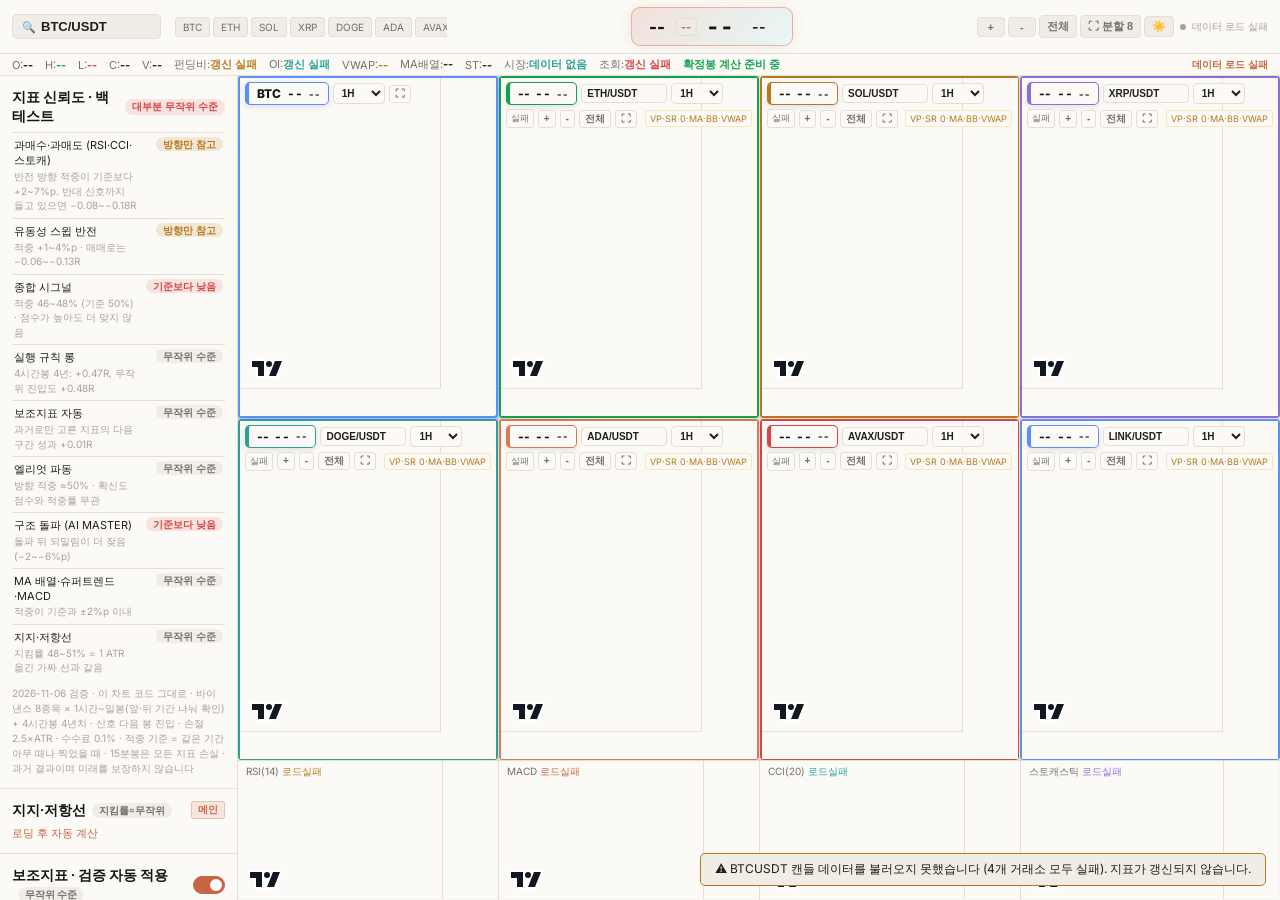
==== index.html @ baa27642 "feat: 메인·분할 차트에 매수·매도·롱·숏 진입/청산 마커 표시 trading-chart 자체 지표 1위(추세 합의)를 같은 규칙(봉 마감 신호 → 다음 봉 시가, 2.5×AT" ====
<!DOCTYPE html>
<html lang="ko">
<head>
<meta charset="UTF-8">
<meta name="viewport" content="width=device-width,initial-scale=1.0">
<link rel="icon" href="data:image/svg+xml,<svg xmlns=%22http://www.w3.org/2000/svg%22 viewBox=%220 0 64 64%22><text y=%2252%22 font-size=%2252%22>📈</text></svg>">
<title>제미나이 차트</title>
<script src="./vendor/lightweight-charts.js"></script>
<script src="./analysis-engine.js?v=20260905"></script>
<script src="./backtest/results/summary.js?v=20260905"></script>
<script src="./v3-analysis.js"></script>
<script src="./v41-analysis.js"></script>
<script src="./indicator_engine.js?v=1"></script>
<script src="./custom.js?v=1"></script>
<link rel="preconnect" href="https://fonts.googleapis.com">
<link href="https://fonts.googleapis.com/css2?family=Inter:wght@400;500;600;700&family=Source+Serif+4:opsz,wght@8..60,500;8..60,600&display=swap" rel="stylesheet">
<style>
*{box-sizing:border-box;margin:0;padding:0;}
:root{--bg:#1f1e1d;--bg2:#262624;--bg3:#30302e;--bd:#3e3d39;--tx:#ece9e1;--tx2:#a29d92;--tx3:#6b675f;--tx-strong:#faf9f5;--g:#3fb87a;--r:#e5675e;--b:#d97757;--y:#d4a24c;--p:#a48be0;--c:#4fb3a9;
  --font-h:'Source Serif 4','Iowan Old Style',Georgia,'Malgun Gothic',serif;--font-b:'Inter','Pretendard','Malgun Gothic',-apple-system,sans-serif;}
body.light-mode{--bg:#f5f4ee;--bg2:#fbfaf6;--bg3:#efede5;--bd:#e3dfd3;--tx:#1f1e1b;--tx2:#74706a;--tx3:#a8a296;--tx-strong:#141413;--g:#12a150;--r:#d64545;--b:#c96442;--y:#b7791f;--p:#8b6fd6;--c:#2aa198;}
html,body{height:100%;background:var(--bg);color:var(--tx);font-family:var(--font-b);font-size:13px;overflow:hidden;transition:background-color .15s,color .15s;}
/* ── 레이아웃 ── */
.app{display:flex;flex-direction:column;height:100vh;}
.topbar{display:flex;align-items:center;gap:6px;padding:7px 12px;background:var(--bg2);border-bottom:1px solid var(--bd);flex-shrink:0;flex-wrap:wrap;box-shadow:0 1px 2px rgba(31,30,27,.06);}
body.light-mode .topbar{box-shadow:0 2px 8px rgba(30,40,90,.08);}
.logo{font-family:var(--font-h);font-size:17px;font-weight:600;color:var(--b);white-space:nowrap;}
.main{display:flex;flex:1;overflow:hidden;}
.main.split-mode{flex-direction:row;overflow:hidden;}
.main.split-mode .sidebar{width:238px;display:flex;flex-direction:column;max-height:none;border-right:1px solid var(--bd);border-bottom:none;}
.main.split-mode .chart-area{min-width:0;}
.sidebar{width:238px;background:var(--bg2);border-right:1px solid var(--bd);display:flex;flex-direction:column;flex-shrink:0;overflow:hidden;}
.sb-scroll{flex:1;overflow-y:auto;display:flex;flex-direction:column;min-height:0;}
.chart-area{flex:1;display:flex;flex-direction:column;overflow:hidden;position:relative;}
.chart-main{flex:1;position:relative;display:grid;gap:1px;background:var(--bd);overflow:hidden;}
.chart-main.split-1{display:block;background:transparent;}
.chart-main.split-2{grid-template-columns:repeat(2,minmax(0,1fr));grid-template-rows:minmax(0,1fr);}
.chart-main.split-3,.chart-main.split-4{grid-template-columns:repeat(2,minmax(0,1fr));grid-template-rows:repeat(2,minmax(0,1fr));}
.chart-main.split-5,.chart-main.split-6{grid-template-columns:repeat(3,minmax(0,1fr));grid-template-rows:repeat(2,minmax(0,1fr));}
.chart-main.split-7,.chart-main.split-8{grid-template-columns:repeat(4,minmax(0,1fr));grid-template-rows:repeat(2,minmax(0,1fr));}
.chart-panel{position:relative;min-width:0;min-height:0;background:var(--bg);border:2px solid var(--accent,transparent);border-radius:4px;}
.chart-main.split-1 .chart-panel{border:none;border-radius:0;}
.chart-main.split-1 .main-panel{width:100%;height:100%;}
.panel-tag{pointer-events:none;display:inline-flex;align-items:center;gap:5px;background:var(--bg2);border:1px solid var(--accent,var(--bd));border-left:4px solid var(--accent,var(--b));border-radius:5px;padding:3px 8px;box-shadow:0 2px 6px rgba(0,0,0,.25);}
body.light-mode .panel-tag{box-shadow:0 2px 6px rgba(30,40,90,.12);}
.pt-sym{font-size:12px;font-weight:800;color:var(--tx-strong);letter-spacing:.02em;}
.pt-price{font-size:12px;font-weight:800;font-variant-numeric:tabular-nums;color:var(--tx-strong);}
.pt-chg{font-size:10px;font-weight:700;font-variant-numeric:tabular-nums;}
.pt-chg.up{color:var(--g);} .pt-chg.dn{color:var(--r);}
#mainChart{width:100%;height:100%;}
.split-chart{width:100%;height:100%;}
.split-head{position:absolute;top:4px;left:5px;right:5px;z-index:8;display:flex;flex-wrap:wrap;align-items:center;gap:4px;pointer-events:none;}
.split-head input{pointer-events:auto;width:86px;background:var(--bg2);border:1px solid var(--bd);border-radius:4px;color:var(--tx);font-size:10px;font-weight:700;padding:3px 5px;outline:none;}
.split-head input:focus{border-color:var(--b);}
.split-badge{font-size:9px;color:var(--tx2);background:var(--bg2);border:1px solid var(--bd);border-radius:3px;padding:2px 4px;}
.split-note{font-size:9px;color:var(--y);background:var(--bg2);border:1px solid rgba(240,165,0,.22);border-radius:3px;padding:2px 4px;margin-left:auto;}
.split-mini{pointer-events:auto;background:var(--bg2);border:1px solid var(--bd);border-radius:3px;color:var(--tx2);font-size:10px;font-weight:800;line-height:1;padding:3px 5px;cursor:pointer;}
.split-mini:hover{background:var(--b);border-color:var(--b);color:#fff;}
.split-mini.max-btn.on{background:var(--y);border-color:var(--y);color:#1a1400;}
.chart-main.split-1 .max-btn{display:none;}
.chart-panel{cursor:pointer;}
.chart-panel.selected{outline:2px solid var(--accent,var(--b));outline-offset:-2px;box-shadow:inset 0 0 0 2px var(--accent,var(--b)),0 0 16px var(--accent,rgba(201,100,66,.4));}
.chart-main.split-1 .chart-panel.selected{outline:none;box-shadow:none;}
@keyframes panelFlash{
  0%{box-shadow:inset 0 0 0 2px var(--b),0 0 0 0 rgba(201,100,66,.75);}
  40%{box-shadow:inset 0 0 0 2px var(--b),0 0 0 10px rgba(201,100,66,.25);}
  100%{box-shadow:inset 0 0 0 2px var(--b),0 0 14px rgba(201,100,66,.35);}
}
.chart-panel.panel-flash{animation:panelFlash .5s ease-out;}
.topbar-price{display:inline-flex;align-items:center;gap:9px;padding:6px 17px;border-radius:9px;background:linear-gradient(135deg,rgba(201,100,66,.16),rgba(0,212,255,.08));border:1px solid rgba(201,100,66,.4);box-shadow:0 0 12px rgba(201,100,66,.15);}
.topbar-price .tp-sym{font-size:17px;font-weight:800;color:var(--tx-strong);letter-spacing:.01em;}
.topbar-price .tp-exch{font-size:11px;font-weight:700;color:var(--b);border:1px solid var(--bd);border-radius:3px;padding:1px 5px;}
.topbar-price .tp-val{font-size:21px;font-weight:800;font-variant-numeric:tabular-nums;color:var(--tx-strong);}
.topbar-price .tp-chg{font-size:14px;font-weight:700;padding:2px 9px;border-radius:9px;}
.tool-btn-lg{font-size:13px;padding:6px 12px;min-width:38px;}
.topbar-price .tp-chg.up{color:#12a150;background:rgba(18,161,80,.15);}
.topbar-price .tp-chg.dn{color:#d64545;background:rgba(214,69,69,.15);}
@keyframes badgePop{
  0%{transform:scale(.88);opacity:.35;}
  55%{transform:scale(1.08);opacity:1;}
  100%{transform:scale(1);opacity:1;}
}
.topbar-price.pop{animation:badgePop .45s ease-out;}
.sb-ttl-row{display:flex;align-items:center;justify-content:space-between;margin-bottom:6px;}
.sb-sel-sym{font-size:10px;font-weight:700;color:var(--b);background:rgba(201,100,66,.12);border:1px solid rgba(201,100,66,.3);border-radius:3px;padding:1px 6px;}
.trust{font-size:10px;font-weight:600;border-radius:999px;padding:1px 7px;white-space:nowrap;cursor:help;margin-left:6px;vertical-align:1px;}
.trust.ok{color:var(--y);background:color-mix(in srgb,var(--y) 15%,transparent);}
.trust.rnd{color:var(--tx2);background:var(--bg3);}
.trust.bad{color:var(--r);background:color-mix(in srgb,var(--r) 13%,transparent);}
.trust-box summary{cursor:pointer;list-style:none;display:flex;align-items:center;justify-content:space-between;gap:6px;}
.trust-box summary::-webkit-details-marker{display:none;}
.trust-tbl{width:100%;border-collapse:collapse;font-size:11px;margin-top:6px;}
.trust-tbl td{padding:5px 2px;border-top:1px solid var(--bd);vertical-align:top;color:var(--tx);}
.trust-tbl td:last-child{text-align:right;white-space:nowrap;}
.trust-tbl small{display:block;color:var(--tx3);font-size:10px;line-height:1.45;margin-top:1px;}
.trust-note{font-size:10px;line-height:1.5;color:var(--tx3);margin-top:6px;}
.chart-main.maximized-active{display:block !important;background:transparent;}
.chart-main.maximized-active .chart-panel{display:none;}
.chart-main.maximized-active .chart-panel.maximized{display:block;width:100%;height:100%;}
.sub-row{display:flex;height:140px;border-top:1px solid var(--bd);flex-shrink:0;}
.sub-pane{flex:1;position:relative;border-right:1px solid var(--bd);}
.sub-pane:last-child{border-right:none;}
.sub-lbl{position:absolute;top:4px;left:8px;font-size:10px;color:var(--tx2);z-index:5;pointer-events:none;}

/* ── 코인 검색 ── */
.search-box{display:flex;align-items:center;gap:5px;background:var(--bg3);border:1px solid var(--bd);border-radius:5px;padding:4px 9px;cursor:pointer;position:relative;}
.search-box input{background:none;border:none;outline:none;color:var(--tx);font-size:13px;font-weight:600;width:110px;cursor:pointer;}
.coin-dropdown{position:absolute;top:100%;left:0;width:320px;background:var(--bg2);border:1px solid var(--bd);border-radius:8px;z-index:999;display:none;flex-direction:column;box-shadow:0 8px 32px rgba(0,0,0,.6);max-height:450px;}
.coin-dropdown.open{display:flex;}
.coin-search-inp{margin:8px;background:var(--bg3);border:1px solid var(--bd);border-radius:5px;padding:7px 10px;color:var(--tx);font-size:12px;outline:none;}
.coin-search-inp:focus{border-color:var(--b);}
.coin-list{overflow-y:auto;flex:1;}
.coin-item{display:flex;align-items:center;justify-content:space-between;padding:8px 12px;cursor:pointer;transition:background .12s;}
.coin-item:hover{background:var(--bg3);}
.ci-name{font-size:12px;font-weight:600;}
.ci-base{font-size:10px;color:var(--tx3);margin-left:4px;}
.ci-right{text-align:right;}
.ci-price{font-size:12px;font-weight:500;}
.ci-chg{font-size:10px;padding:1px 5px;border-radius:3px;margin-top:2px;display:inline-block;}
.ci-chg.up{color:var(--g);background:rgba(18,161,80,.12);}
.ci-chg.dn{color:var(--r);background:rgba(214,69,69,.12);}
.fav-row{display:flex;align-items:center;gap:3px;padding:6px 8px;max-width:280px;overflow-x:auto;flex-shrink:1;}
.fav-row::-webkit-scrollbar{height:3px;}
.fav-btn{font-size:10px;padding:3px 7px;border-radius:3px;background:var(--bg3);border:1px solid var(--bd);color:var(--tx2);cursor:pointer;white-space:nowrap;}
.fav-btn:hover{border-color:var(--b);color:var(--b);}
.star-btn{background:none;border:none;cursor:pointer;font-size:13px;color:var(--tx3);padding:0 4px;flex-shrink:0;}
.star-btn.on{color:var(--y);}
.tab-row{display:flex;border-bottom:1px solid var(--bd);}
.tab{flex:1;padding:5px;text-align:center;font-size:11px;color:var(--tx2);cursor:pointer;border-bottom:2px solid transparent;}
.tab.on{color:var(--b);border-bottom-color:var(--b);}

/* ── 타임프레임 ── */
.tf-row{display:flex;gap:2px;}
.tf{background:var(--bg3);border:1px solid var(--bd);border-radius:4px;color:var(--tx2);padding:3px 7px;cursor:pointer;font-size:11px;}
.tf:hover,.tf.on{background:var(--b);border-color:var(--b);color:#fff;}
.tool-row{display:flex;align-items:center;gap:3px;}
.tool-btn{background:var(--bg3);border:1px solid var(--bd);border-radius:4px;color:var(--tx2);padding:3px 7px;cursor:pointer;font-size:11px;font-weight:700;min-width:28px;text-align:center;}
.tool-btn:hover,.tool-btn.on{background:var(--b);border-color:var(--b);color:#fff;}
.tool-label{font-size:10px;color:var(--tx3);margin-left:2px;}
.split-picker{position:relative;}
.split-toggle{white-space:nowrap;}
.split-pop{position:absolute;top:calc(100% + 6px);right:0;background:var(--bg2);border:1px solid var(--bd);border-radius:8px;padding:8px;display:none;grid-template-columns:repeat(4,36px);gap:6px;z-index:60;box-shadow:0 6px 18px rgba(0,0,0,.4);}
.split-pop.open{display:grid;}
.split-opt{background:var(--bg3);border:1px solid var(--bd);border-radius:5px;color:var(--tx2);padding:8px 0;cursor:pointer;font-size:14px;font-weight:800;text-align:center;}
.split-opt:hover,.split-opt.on{background:var(--b);border-color:var(--b);color:#fff;}
.tf-select{pointer-events:auto;background:var(--bg2);border:1px solid var(--bd);border-radius:4px;color:var(--tx);font-size:10px;font-weight:700;padding:3px 4px;outline:none;cursor:pointer;}
.tf-select:focus{border-color:var(--b);}

/* ── 상단 가격 ── */
.price-el{font-size:18px;font-weight:700;margin-left:4px;}
.chg-el{font-size:11px;font-weight:600;padding:2px 6px;border-radius:3px;}
.chg-el.up{background:rgba(18,161,80,.15);color:var(--g);}
.chg-el.dn{background:rgba(214,69,69,.15);color:var(--r);}
.spacer{flex:1;}
.conn-dot{width:6px;height:6px;border-radius:50%;background:var(--tx3);}
.conn-dot.on{background:var(--g);box-shadow:0 0 5px var(--g);}

/* ── 사이드바 (보조지표 세로 확장) ── */
.sb-sec{padding:12px 12px;border-bottom:1px solid var(--bd);flex-shrink:0;}
.sb-ttl{font-family:var(--font-h);font-size:13.5px;font-weight:600;color:var(--tx-strong);margin-bottom:8px;}
.irow{display:flex;align-items:center;justify-content:space-between;margin-bottom:10px;padding:5px 2px;min-height:26px;}
.irow:last-child{margin-bottom:0;}
.iname{font-size:13px;color:var(--tx-strong);}
.ival{font-size:14px;font-weight:700;color:var(--tx-strong);}
.tog{width:32px;height:18px;border-radius:9px;background:var(--bg3);border:1px solid var(--bd);cursor:pointer;position:relative;flex-shrink:0;}
.tog.on{background:var(--b);border-color:var(--b);}
.tog::after{content:'';position:absolute;width:12px;height:12px;border-radius:50%;background:var(--tx3);top:2px;left:2px;transition:left .15s;}
.tog.on::after{left:16px;background:#fff;}
.stat-grid{display:grid;grid-template-columns:1fr 1fr;gap:8px;}
.stat-box{background:var(--bg3);border-radius:5px;padding:10px 9px;min-height:52px;display:flex;flex-direction:column;justify-content:center;}
.sl{font-size:10px;color:var(--y);margin-bottom:5px;font-weight:600;}
.sv{font-size:15px;font-weight:700;color:var(--tx-strong);}
.sr-list{display:flex;flex-direction:column;gap:6px;}
.sr-item{display:flex;justify-content:space-between;align-items:center;padding:8px 9px;border-radius:5px;background:var(--bg3);border-left:3px solid transparent;margin-bottom:1px;min-height:20px;}

/* ── 매크로 브리핑 ── */
.macro-item{display:flex;align-items:flex-start;gap:6px;padding:6px 2px;border-bottom:1px solid rgba(37,40,64,.5);}
.macro-item:last-child{border-bottom:none;}
.mi-dot{width:7px;height:7px;border-radius:50%;margin-top:4px;flex-shrink:0;}
.mi-date{font-size:10px;color:var(--b);font-weight:700;white-space:nowrap;min-width:62px;}
.mi-title{font-size:11px;color:var(--tx-strong);line-height:1.4;}
.fomc-next{background:rgba(240,165,0,.1);border:1px solid rgba(240,165,0,.3);border-radius:5px;padding:8px 9px;margin-bottom:6px;}
.fomc-next .fn-ttl{font-size:9px;color:var(--y);font-weight:700;margin-bottom:3px;}
.fomc-next .fn-date{font-size:13px;font-weight:800;color:var(--tx);}
.fomc-next .fn-sub{font-size:10px;color:var(--tx-strong);margin-top:2px;}
.fomc-list{font-size:10px;color:var(--b);line-height:1.7;margin-top:4px;font-weight:600;}
.quick-links{display:flex;flex-direction:column;gap:6px;}
.qlink{display:block;font-size:11px;color:var(--tx-strong);background:var(--bg3);border:1px solid var(--bd);border-radius:5px;padding:8px 9px;text-decoration:none;transition:border-color .12s,color .12s;}
.qlink:hover{border-color:var(--y);color:var(--y);}
.sr-item.res1{border-left-color:rgba(214,69,69,1);background:rgba(214,69,69,.08);}
.sr-item.res2{border-left-color:#d97757;background:rgba(217,119,87,.07);}
.sr-item.res3{border-left-color:#b7791f;background:rgba(183,121,31,.06);}
.sr-item.sup1{border-left-color:rgba(18,161,80,1);background:rgba(18,161,80,.08);}
.sr-item.sup2{border-left-color:#2aa198;background:rgba(42,161,152,.07);}
.sr-item.sup3{border-left-color:#8b6fd6;background:rgba(139,111,214,.06);}
.sr-item.poc{border-left-color:#c96442;background:rgba(243,186,47,.08);}
.sr-lbl{font-size:10px;font-weight:600;}
.sr-lbl.res1{color:#d64545;}.sr-lbl.res2{color:#ff8a3d;}.sr-lbl.res3{color:#ffc857;}
.sr-lbl.sup1{color:#12a150;}.sr-lbl.sup2{color:#23a6ff;}.sr-lbl.sup3{color:#7c5cff;}
.sr-lbl.poc{color:#c96442;}
.sr-price{font-size:11px;font-weight:600;}
.sr-pct{font-size:9px;color:var(--y);margin-left:2px;font-weight:600;}
.sr-badge{font-size:9px;padding:1px 4px;border-radius:3px;margin-left:3px;font-weight:700;}
.sr-conf{font-size:8px;padding:0 3px;border-radius:2px;margin-left:4px;font-weight:700;background:rgba(243,186,47,.22);color:#c96442;}
.sr-conf.mid{background:rgba(120,140,170,.2);color:#8fa3bf;}
.sr-badge.r1{background:rgba(214,69,69,.2);color:#d64545;}
.sr-badge.r2{background:rgba(255,138,61,.16);color:#ff8a3d;}
.sr-badge.r3{background:rgba(255,200,87,.14);color:#ffc857;}
.sr-badge.s1{background:rgba(18,161,80,.2);color:#12a150;}
.sr-badge.s2{background:rgba(35,166,255,.16);color:#23a6ff;}
.sr-badge.s3{background:rgba(124,92,255,.15);color:#7c5cff;}
.sr-badge.poc{background:rgba(243,186,47,.2);color:#c96442;}
.sig-row{display:flex;gap:3px;flex-wrap:wrap;margin-top:4px;}
.sig{font-size:10px;padding:2px 5px;border-radius:3px;font-weight:700;}
.sig.long{background:rgba(18,161,80,.18);color:var(--g);}
.sig.short{background:rgba(214,69,69,.18);color:var(--r);}
.sig.neutral{background:rgba(240,165,0,.18);color:var(--y);}
.v31-copy{background:rgba(201,100,66,.14);border:1px solid rgba(201,100,66,.35);border-radius:4px;color:var(--b);font-size:9px;font-weight:800;padding:3px 6px;cursor:pointer;}
.v31-copy:hover{background:var(--b);color:#fff;}
.v31-meta{font-size:9px;line-height:1.5;color:var(--tx3);margin-bottom:7px;word-break:break-word;}
.v31-part{background:var(--bg3);border:1px solid var(--bd);border-radius:6px;padding:7px 8px;margin-bottom:6px;}
.v31-part:last-child{margin-bottom:0;}
.v31-part-title{font-size:10px;font-weight:800;color:var(--c);margin-bottom:4px;}
.v31-line{font-size:10px;line-height:1.55;color:var(--tx2);word-break:break-word;}
.v31-line b{color:var(--tx-strong);}
.v31-long{border-left:3px solid var(--g);}
.v31-short{border-left:3px solid var(--r);}
.v31-wait{border-left:3px solid var(--y);}
.v31-missing{color:var(--b);}
.strategy-card{display:flex;flex-direction:column;gap:7px;background:linear-gradient(180deg,rgba(201,100,66,.12),rgba(26,29,40,.96));border:1px solid rgba(201,100,66,.28);border-radius:8px;padding:9px;}
.strategy-head{display:flex;align-items:center;justify-content:space-between;gap:8px;}
.strategy-score{font-size:22px;font-weight:800;line-height:1;color:var(--tx);}
.strategy-bias{font-size:11px;font-weight:800;padding:3px 7px;border-radius:999px;white-space:nowrap;}
.strategy-bias.long{background:rgba(18,161,80,.18);color:var(--g);}
.strategy-bias.short{background:rgba(214,69,69,.18);color:var(--r);}
.strategy-bias.neutral{background:rgba(240,165,0,.18);color:var(--y);}
.strategy-grid{display:grid;grid-template-columns:1fr 1fr;gap:5px;}
.strategy-mini{background:rgba(13,14,20,.72);border:1px solid rgba(255,255,255,.04);border-radius:6px;padding:6px;}
.strategy-label{font-size:9px;color:var(--tx3);margin-bottom:3px;}
.strategy-value{font-size:11px;font-weight:700;color:var(--tx);}
.strategy-plan{font-size:11px;line-height:1.45;color:var(--tx2);background:rgba(13,14,20,.72);border:1px solid rgba(255,255,255,.04);border-radius:6px;padding:7px;}
.info-bar{display:flex;gap:12px;align-items:center;padding:3px 12px;background:var(--bg2);border-bottom:1px solid var(--bd);font-size:11px;color:var(--tx2);flex-shrink:0;flex-wrap:wrap;}
.info-bar span b{color:var(--tx);}
#vpvrCanvas{position:absolute;top:0;right:0;width:70px;height:100%;pointer-events:none;z-index:3;opacity:.75;}
.toast{position:fixed;bottom:14px;right:14px;background:var(--bg3);border:1px solid var(--y);color:var(--tx);padding:7px 14px;border-radius:5px;font-size:12px;z-index:9999;opacity:0;transition:opacity .3s;pointer-events:none;}
.toast.show{opacity:1;}
@media (max-width:1100px){
  html,body{overflow:auto;}
  .app{min-height:100vh;height:auto;}
  .main{flex-direction:column;overflow:visible;}
  .main.split-mode{flex-direction:row;overflow:hidden;min-height:620px;}
  .main.split-mode .sidebar{width:190px;min-width:190px;}
  .sidebar{width:100%;max-height:none;border-right:none;border-bottom:1px solid var(--bd);display:grid;grid-template-columns:repeat(2,minmax(0,1fr));}
  .chart-area{min-height:620px;}
  .chart-main{min-height:430px;}
  .sub-row{height:170px;display:grid;grid-template-columns:repeat(2,minmax(0,1fr));}
  .sub-pane{border-bottom:1px solid var(--bd);}
}
@media (max-width:640px){
  .topbar{gap:5px;padding:7px;}
  .logo{width:100%;}
  .search-box{flex:1;min-width:160px;}
  .tf-row{width:100%;overflow-x:auto;padding-bottom:2px;}
  .tf{min-width:42px;text-align:center;}
  .price-el{font-size:16px;}
  .coin-dropdown{position:fixed;left:8px;right:8px;top:78px;width:auto;max-height:70vh;}
  .info-bar{gap:8px;padding:6px 8px;}
  .sidebar{grid-template-columns:1fr;}
  .main.split-mode{flex-direction:column;overflow:visible;}
  .main.split-mode .sidebar{width:100%;display:grid;grid-template-columns:1fr;border-right:none;border-bottom:1px solid var(--bd);}
  .chart-area{min-height:560px;}
  .chart-main{min-height:360px;}
  .sub-row{height:320px;grid-template-columns:1fr;}
}
::-webkit-scrollbar{width:4px;}::-webkit-scrollbar-thumb{background:var(--bd);border-radius:2px;}
/* ── 보조지표 카드 ── */
.ind-sel{width:100%;margin:8px 0;background:var(--bg3);border:1px solid var(--bd);border-radius:6px;color:var(--tx);font:inherit;font-size:12px;padding:6px 8px;outline:none;}
.ind-sel:focus{border-color:var(--b);}
.ind-card{display:flex;flex-direction:column;gap:9px;font-size:12px;line-height:1.45;}
.ind-row{display:flex;flex-direction:column;gap:2px;padding-bottom:8px;border-bottom:1px solid var(--bd);}
.ind-row:last-child{border-bottom:0;padding-bottom:0;}
.ind-k{font-size:10.5px;color:var(--tx2);}
.ind-dim{color:var(--tx2);font-size:11px;}
.ind-card .up{color:var(--g);} .ind-card .dn{color:var(--r);} .ind-card .acc{color:var(--b);}
.conf{display:inline-block;font-size:10.5px;font-weight:600;padding:2px 8px;border-radius:999px;border:1px solid var(--bd);}
.conf.c3{color:var(--g);border-color:var(--g);} .conf.c2{color:var(--b);border-color:var(--b);} .conf.c1{color:var(--r);border-color:var(--r);} .conf.c0{color:var(--tx2);}
</style>
</head>
<body>
<div class="app">

<!-- 상단바 -->
<div class="topbar">
  <!-- 코인 검색 (왼쪽 맨앞) -->
  <div class="search-box" id="searchBox">
    <span style="color:var(--tx3);font-size:11px">🔍</span>
    <input id="symDisplay" value="BTC/USDT" readonly onclick="openSearch()" />
    <div class="coin-dropdown" id="coinDrop">
      <input class="coin-search-inp" id="coinSearchInp" placeholder="코인 검색... (예: BTC, ETH, SOL)" oninput="filterCoins()" autocomplete="off"/>
      <div class="tab-row">
        <div class="tab on" id="tabAll" onclick="switchTab('all')">전체</div>
        <div class="tab" id="tabFav" onclick="switchTab('fav')">⭐ 즐겨찾기</div>
      </div>
      <div class="coin-list" id="coinList"><div style="padding:16px;text-align:center;color:var(--tx3)">로딩 중...</div></div>
    </div>
  </div>

  <!-- 즐겨찾기 빠른 전환 -->
  <div class="fav-row" id="favChips"></div>

  <div class="spacer"></div>

  <!-- 코인 가격 (가운데) -->
  <span class="topbar-price" id="topbarPrice">
    <span class="tp-sym" id="tpSym">--</span>
    <span class="tp-exch" id="tpExch">--</span>
    <span class="tp-val" id="tpPrice">--</span>
    <span class="tp-chg" id="tpChg">--</span>
  </span>

  <div class="spacer"></div>

  <div class="tool-row">
    <button class="tool-btn" onclick="zoomChart(0.72)" title="차트 확대">+</button>
    <button class="tool-btn" onclick="zoomChart(1.35)" title="차트 축소">-</button>
    <button class="tool-btn" onclick="resetChartZoom()" title="전체 캔들 보기">전체</button>
    <div class="split-picker" id="splitPicker">
      <button class="tool-btn tool-btn-lg split-toggle" onclick="event.stopPropagation();toggleSplitPicker()" title="화면 분할 개수 선택">⛶ 분할 <b id="splitCountLbl">8</b></button>
      <div class="split-pop" id="splitPop">
        <button class="split-opt on" onclick="setSplitCount(1,this)">1</button>
        <button class="split-opt" onclick="setSplitCount(2,this)">2</button>
        <button class="split-opt" onclick="setSplitCount(3,this)">3</button>
        <button class="split-opt" onclick="setSplitCount(4,this)">4</button>
        <button class="split-opt" onclick="setSplitCount(5,this)">5</button>
        <button class="split-opt" onclick="setSplitCount(6,this)">6</button>
        <button class="split-opt" onclick="setSplitCount(7,this)">7</button>
        <button class="split-opt" onclick="setSplitCount(8,this)">8</button>
      </div>
    </div>
    <button class="tool-btn tool-btn-lg" id="themeToggleBtn" onclick="toggleTheme()" title="라이트/다크 모드 전환">🌙</button>
  </div>

  <div class="price-el" id="priceEl" style="display:none">--</div>
  <div class="chg-el" id="chgEl" style="display:none">--</div>
  <div class="conn-dot" id="connDot"></div>
  <span style="font-size:10px;color:var(--tx3)" id="connLbl">연결 중...</span>
</div>

<!-- OHLCV 바 -->
<div class="info-bar">
  <span>O:<b id="iO">--</b></span>
  <span>H:<b id="iH" style="color:var(--g)">--</b></span>
  <span>L:<b id="iL" style="color:var(--r)">--</b></span>
  <span>C:<b id="iC">--</b></span>
  <span>V:<b id="iV">--</b></span>
  <span>펀딩비:<b id="iFR" style="color:var(--y)">--</b></span>
  <span>OI:<b id="iOI" style="color:var(--c)">--</b></span>
  <span>VWAP:<b id="iVWAP" style="color:var(--y)">--</b></span>
  <span>MA배열:<b id="iMA">--</b></span>
  <span>ST:<b id="iST">--</b></span>
  <span>시장:<b id="marketContext" style="color:var(--c)">--</b></span>
  <span>조회:<b id="dataUpdated" style="color:var(--tx2)">--</b></span>
  <span id="signalBasis" style="color:var(--g);font-weight:700">확정봉 계산 준비 중</span>
  <span style="margin-left:auto;font-size:10px;color:#c96442;font-weight:600" id="apiLbl">연결 중...</span>
</div>

<div class="main" id="mainLayout">

<!-- 사이드바 -->
<div class="sidebar">
<div class="sb-scroll">
  <details class="sb-sec trust-box" open>
    <summary><div class="sb-ttl" style="margin-bottom:0">지표 신뢰도 · 백테스트</div><span class="trust bad" title="이 화면의 지표·신호를 차트 코드 그대로 과거 데이터에 돌린 결과">대부분 무작위 수준</span></summary>
    <table class="trust-tbl"><tr><td>과매수·과매도 (RSI·CCI·스토캐)<small>반전 방향 적중이 기준보다 +2~7%p. 반대 신호까지 들고 있으면 −0.08~−0.18R</small></td><td><span class="trust ok">방향만 참고</span></td></tr><tr><td>유동성 스윕 반전<small>적중 +1~4%p · 매매로는 −0.06~−0.13R</small></td><td><span class="trust ok">방향만 참고</span></td></tr><tr><td>종합 시그널<small>적중 46~48% (기준 50%) · 점수가 높아도 더 맞지 않음</small></td><td><span class="trust bad">기준보다 낮음</span></td></tr><tr><td>실행 규칙 롱<small>4시간봉 4년: +0.47R, 무작위 진입도 +0.48R</small></td><td><span class="trust rnd">무작위 수준</span></td></tr><tr><td>보조지표 자동<small>과거로만 고른 지표의 다음 구간 성과 +0.01R</small></td><td><span class="trust rnd">무작위 수준</span></td></tr><tr><td>엘리엇 파동<small>방향 적중 ≈50% · 확신도 점수와 적중률 무관</small></td><td><span class="trust rnd">무작위 수준</span></td></tr><tr><td>구조 돌파 (AI MASTER)<small>돌파 뒤 되밀림이 더 잦음 (−2~−6%p)</small></td><td><span class="trust bad">기준보다 낮음</span></td></tr><tr><td>MA 배열·슈퍼트렌드·MACD<small>적중이 기준과 ±2%p 이내</small></td><td><span class="trust rnd">무작위 수준</span></td></tr><tr><td>지지·저항선<small>지킴률 48~51% = 1 ATR 옮긴 가짜 선과 같음</small></td><td><span class="trust rnd">무작위 수준</span></td></tr></table>
    <div class="trust-note">2026-11-06 검증 · 이 차트 코드 그대로 · 바이낸스 8종목 × 1시간~일봉(앞·뒤 기간 나눠 확인) + 4시간봉 4년치 · 신호 다음 봉 진입 · 손절 2.5×ATR · 수수료 0.1% · 적중 기준 = 같은 기간 아무 때나 찍었을 때 · 15분봉은 모든 지표 손실 · 과거 결과이며 미래를 보장하지 않습니다</div>
  </details>
  <div class="sb-sec">
    <div class="sb-ttl-row"><div class="sb-ttl" style="margin-bottom:0">지지·저항선<span class="trust rnd" title="1차 지지·저항에 닿은 뒤 지켜진 비율 48~51% — 0.5~1.5 ATR 옮긴 가짜 선(46~52%)과 같음">지킴률≈무작위</span></div><span class="sb-sel-sym" id="sbSelSym">메인</span></div>
    <div class="sr-list" id="srList"><div style="color:var(--b);font-size:11px">로딩 후 자동 계산</div></div>
  </div>
  <div class="sb-sec">
    <div class="sb-ttl-row"><div class="sb-ttl" style="margin-bottom:0">보조지표 · 검증 자동 적용<span class="trust rnd" title="8종목 워크포워드 재검증 +0.01R — 무작위 진입과 차이 없음">무작위 수준</span></div><div class="tog on" id="tADAPT" onclick="togInd('ADAPT')"></div></div>
    <select id="indSel" class="ind-sel" onchange="indView=this.value;adaptiveKey='';renderAll()"><option value="auto">자동 (국면별 최적)</option></select>
    <div id="indCard" class="ind-card"><span class="ind-dim">로딩 후 자동 계산</span></div>
  </div>
  <div class="sb-sec">
    <div class="sb-ttl">이동평균선<span class="trust rnd" title="MA 정배열/역배열·슈퍼트렌드 전환 뒤 방향 적중이 기준과 ±2%p 이내">배열·추세 무작위 수준</span></div>
    <div class="irow"><span class="iname">MA20</span><span class="ival" id="vMA20" style="color:#f0a500">--</span><div class="tog on" id="tMA20" onclick="togInd('MA20')"></div></div>
    <div class="irow"><span class="iname">MA60</span><span class="ival" id="vMA60" style="color:#5b8ff9">--</span><div class="tog on" id="tMA60" onclick="togInd('MA60')"></div></div>
    <div class="irow"><span class="iname">MA120</span><span class="ival" id="vMA120" style="color:#12a150">--</span><div class="tog on" id="tMA120" onclick="togInd('MA120')"></div></div>
    <div class="irow"><span class="iname">MA200</span><span class="ival" id="vMA200" style="color:#a259ff">--</span><div class="tog on" id="tMA200" onclick="togInd('MA200')"></div></div>
    <div class="irow"><span class="iname">볼린저밴드</span><span class="ival" id="vBB" style="color:var(--c)">--</span><div class="tog on" id="tBB" onclick="togInd('BB')"></div></div>
    <div class="irow"><span class="iname" id="vVWAPLabel">VWAP</span><span class="ival" id="vVWAP" style="color:#ff8c42">--</span><div class="tog on" id="tVWAP" onclick="togInd('VWAP')"></div></div>
    <div class="irow"><span class="iname">슈퍼트렌드</span><span class="ival" id="vST">--</span><div class="tog on" id="tST" onclick="togInd('ST')"></div></div>
    <div class="irow"><span class="iname">피보나치</span><span class="ival" style="color:var(--y)">자동</span><div class="tog on" id="tFIB" onclick="togInd('FIB')"></div></div>
    <div class="irow"><span class="iname">VPVR</span><button class="tool-btn" id="vVPVRMode" style="color:#c96442" onclick="toggleVpvrMode()" title="클릭하여 VPVR 계산 범위를 변경합니다">표시구간</button><div class="tog on" id="tVPVR" onclick="togInd('VPVR')"></div></div>
    <div class="irow"><span class="iname">엘리엇 파동</span><span class="ival" style="color:#e1306c">자동 카운팅</span><div class="tog on" id="tWAVE" onclick="togInd('WAVE')"></div></div>
  </div>
  <div class="sb-sec">
    <div class="sb-ttl">오실레이터<span class="trust ok" title="RSI 30↓·CCI −100↓·스토캐 20↓(초록)에서 반등, 반대(빨강)에서 하락할 확률이 기준보다 2~7%p 높음. 단 반대 신호까지 들고 있는 매매는 손실(−0.08~−0.18R) · MACD는 무작위 수준">과매수·과매도 방향 참고</span></div>
    <div class="stat-grid">
      <div class="stat-box"><div class="sl">RSI(14)</div><div class="sv" id="vRSI">--</div></div>
      <div class="stat-box"><div class="sl">CCI(20)</div><div class="sv" id="vCCI">--</div></div>
      <div class="stat-box"><div class="sl">MACD</div><div class="sv" id="vMACD">--</div></div>
      <div class="stat-box"><div class="sl">스토캐스틱</div><div class="sv" id="vStoch">--</div></div>
    </div>
  </div>
  <div class="sb-sec">
    <div class="sb-ttl">선물 데이터</div>
    <div class="stat-grid">
      <div class="stat-box"><div class="sl">펀딩비</div><div class="sv" id="sFR">--</div></div>
      <div class="stat-box"><div class="sl">OI 명목가치</div><div class="sv" id="sOI" style="color:var(--c)">--</div></div>
      <div class="stat-box"><div class="sl">OI 변화(1H)</div><div class="sv" id="sOIChg">--</div></div>
      <div class="stat-box"><div class="sl">24H 고가</div><div class="sv" id="s24H" style="color:var(--g)">--</div></div>
      <div class="stat-box"><div class="sl">24H 저가</div><div class="sv" id="s24L" style="color:var(--r)">--</div></div>
    </div>
    <div id="futuresSource" style="margin-top:5px;font-size:10px;line-height:1.4;color:var(--tx3)">출처 확인 중</div>
  </div>
  <div class="sb-sec">
    <div class="sb-ttl">종합 시그널<span class="trust bad" title="상승/하락 우위가 뜬 뒤 6·24봉 방향 적중 46~48% — 아무 때나 찍었을 때(50%)보다 낮음. 점수 크기와 결과도 무관">적중 46~48%</span></div>
    <div class="sig-row" id="sigRow"><span class="sig neutral">분석 중...</span></div>
  </div>
  <div class="sb-sec">
    <div class="sb-ttl">다중 시간봉 방향</div>
    <div id="mtfSummary" style="font-size:11px;line-height:1.55;color:var(--tx2)">1H·4H·12H·일봉·주봉·월봉 로딩 중</div>
  </div>
  <div class="sb-sec">
    <div class="sb-ttl-row">
      <div class="sb-ttl" style="margin-bottom:0">AI MASTER 분석 V4.1<span class="trust bad" title="구조 돌파(BOS) 뒤 6·24봉 방향 적중이 기준보다 2~6%p 낮음(되밀림이 더 잦음). 유동성 스윕 반전은 +1~4%p">돌파 적중 기준↓</span></div>
      <button class="v31-copy" id="v31Copy" onclick="copyV31Briefing()" disabled>브리핑 복사</button>
    </div>
    <div id="v31Box" data-symbol="" data-timeframe="" data-state="대기">
      <div class="v31-meta">선택 종목의 확정봉과 검증된 원자료를 불러오는 중입니다.</div>
    </div>
  </div>
  <div class="sb-sec">
    <div class="sb-ttl-row">
      <div class="sb-ttl" style="margin-bottom:0">테더 도미넌스 (USDT.D)</div>
      <span class="sb-sel-sym" id="usdtDominanceUpdated">--</span>
    </div>
    <div id="usdtDominanceBox" class="v31-part" data-state="대기">
      <div class="v31-meta">USDT 시가총액과 전체 암호화폐 시가총액을 불러오는 중입니다.</div>
    </div>
  </div>
  <div class="sb-sec">
    <div class="sb-ttl-row"><div class="sb-ttl" style="margin-bottom:0">📐 엘리엇 파동 분석<span class="trust rnd" title="파동 방향 뒤 24봉 적중 ≈50%, 확신도 점수(1~10)와 적중률 사이에 관계 없음">무작위 수준</span></div><span class="sb-sel-sym" id="waveConf">--</span></div>
    <div id="waveBox" style="font-size:11px;line-height:1.6;color:var(--tx2)">캔들 로딩 후 자동 카운팅</div>
  </div>
  <div class="sb-sec">
    <div class="sb-ttl-row"><div class="sb-ttl" style="margin-bottom:0">매크로 브리핑</div><span class="sb-sel-sym" id="macroUpdated" title="마지막 갱신 시각">--</span></div>
    <div class="stat-grid" style="margin-bottom:8px">
      <div class="stat-box"><div class="sl">공포·탐욕지수</div><div class="sv" id="vFG">--</div></div>
      <div class="stat-box"><div class="sl">DXY (달러인덱스)</div><div class="sv" id="vDXY">--</div></div>
      <div class="stat-box" style="grid-column:1/3"><div class="sl">美 국채 10년물 금리</div><div class="sv" id="vUS10Y">--</div></div>
    </div>
    <div id="fomcBox"></div>
    <div id="macroCalBox" style="margin-top:8px"></div>
  </div>
  <div class="sb-sec">
    <div class="sb-ttl">온체인·뉴스·청산맵 바로가기</div>
    <div style="font-size:10px;color:#c3cbe8;margin-bottom:6px;line-height:1.5">MVRV·SOPR·거래소 유출입·청산 히트맵·코인니스 뉴스·ETF 자금흐름은 무료 CORS API가 없어 앱 내 실시간 연동이 불가합니다. 아래 원본 소스에서 바로 확인하세요.</div>
    <div class="quick-links">
      <a class="qlink" href="https://www.coinglass.com/LiquidationData" target="_blank" rel="noopener">📊 청산맵 · Coinglass</a>
      <a class="qlink" href="https://cryptoquant.com/asset/btc/summary" target="_blank" rel="noopener">🔗 온체인(MVRV·SOPR) · CryptoQuant</a>
      <a class="qlink" href="https://coinness.com" target="_blank" rel="noopener">📰 코인니스 뉴스·상장</a>
      <a class="qlink" href="https://farside.co.uk/btc/" target="_blank" rel="noopener">💰 BTC 현물 ETF 자금흐름</a>
      <a class="qlink" href="https://www.sec.gov/newsroom/whats-new" target="_blank" rel="noopener">⚖️ SEC 규제 뉴스</a>
    </div>
  </div>
</div>
</div>

<!-- 차트 영역 -->
<div class="chart-area">
  <div class="chart-main split-1" id="chartMain">
    <div class="chart-panel main-panel selected" id="mainPanel" onclick="selectSplitPanel(1)">
      <div class="split-head">
        <span class="panel-tag"><span class="pt-sym" id="ptSym1">BTC</span><span class="pt-price" id="ptPrice1">--</span><span class="pt-chg" id="ptChg1">--</span></span>
        <select class="tf-select" id="tfSelect1" onchange="event.stopPropagation();changeSplitTf(1,this.value)" onclick="event.stopPropagation()">
          <option value="1m">1분</option>
          <option value="5m">5분</option>
          <option value="15m">15분</option>
          <option value="30m">30분</option>
          <option value="1h" selected>1H</option>
          <option value="4h">4H</option>
          <option value="12h">12H</option>
          <option value="1d">1D</option>
          <option value="1w">주봉</option>
          <option value="1M">월봉</option>
        </select>
        <button class="split-mini max-btn" id="maxBtn1" onclick="event.stopPropagation();toggleMaximizeSplit(1)" title="이 차트 확대/원래대로">⛶</button>
      </div>
      <div id="mainChart"></div>
      <div id="srChartLegend" style="position:absolute;right:8px;top:34px;z-index:5;display:flex;flex-direction:column;gap:3px;align-items:flex-end;pointer-events:none;font-size:10px;font-weight:700;text-shadow:0 1px 2px rgba(0,0,0,.8)"></div>
    </div>
    <canvas id="vpvrCanvas"></canvas>
  </div>
  <div id="usdtdChartView" style="display:none;flex:1;min-height:560px;flex-direction:column;overflow:auto;background:var(--bg);padding:12px">
    <div style="display:flex;align-items:center;gap:8px;margin-bottom:10px;flex-wrap:wrap">
      <b style="font-size:16px">테더 도미넌스 (USDT.D) 차트</b>
      <span class="sb-sel-sym">TradingView · CRYPTOCAP:USDT.D · 일봉</span>
    </div>
    <div style="background:#fff;border-radius:6px;overflow:hidden;min-height:520px;flex:1">
      <iframe title="테더 도미넌스 차트" src="https://www.tradingview.com/widgetembed/?frameElementId=tradingview_usdtd_coinchart&symbol=CRYPTOCAP%3AUSDT.D&interval=D&hidesidetoolbar=0&symboledit=0&saveimage=1&toolbarbg=f1f3f6&studies=%5B%5D&theme=light&style=1&timezone=Asia%2FSeoul&withdateranges=1&hideideas=1&hidelegend=0&hidevolume=1&allow_symbol_change=0" style="width:100%;height:520px;border:0" loading="eager" allowfullscreen></iframe>
    </div>
    <div id="usdtdChartMeta" class="v31-part" style="margin-top:10px">현재 USDT.D 자료를 확인하는 중입니다.</div>
    <div style="font-size:11px;line-height:1.55;color:var(--tx2);margin-top:8px">USDT.D 상승은 위험회피 가능성, 하락은 위험선호 가능성을 시사할 수 있습니다. BTC 가격·BTC 도미넌스·전체 시가총액과 함께 확인하며 이 지표 하나만으로 매매 방향을 확정하지 않습니다.</div>
  </div>
  <div class="sub-row">
    <div class="sub-pane" id="rsiPane"><div class="sub-lbl">RSI(14) <span id="lRSI" style="color:var(--y)"></span></div></div>
    <div class="sub-pane" id="macdPane"><div class="sub-lbl">MACD <span id="lMACD" style="color:var(--b)"></span></div></div>
    <div class="sub-pane" id="cciPane"><div class="sub-lbl">CCI(20) <span id="lCCI" style="color:var(--c)"></span></div></div>
    <div class="sub-pane" id="stochPane"><div class="sub-lbl">스토캐스틱 <span id="lStoch" style="color:var(--p)"></span></div></div>
  </div>
</div>

</div>
</div>
<div class="toast" id="toast"></div>

<script>
// ══════════════════════════════════════════════════════════
//  전역 상태
// ══════════════════════════════════════════════════════════
let sym = 'BTCUSDT', tf = '1h', ws = null, candles = [];
let activeExchange = 'Bybit', mainFetchedAt = null, livePollTimer = null, splitCount = 8, splitCharts = [];
let allCoins = [], filteredCoins = [], favTab = 'all', searchOpen = false;
let favs = loadFavs();
let frVal = 0;
let inds = {MA20:1,MA60:1,MA120:1,MA200:1,BB:1,VWAP:1,ST:1,FIB:1,VPVR:1,WAVE:1,ADAPT:1};
let loadSeq = 0, futuresSeq = 0, mtfSeq = 0, wsReconnectTimer = null, wsManualClose = false, renderTimer = null;
let v31State = null;
let v31FuturesCache = new Map();
let usdtKrwCache = null;
let usdtDominanceState = null;
let vpvrRenderTimer = null;
let vpvrMode = 'visible';
try { if(localStorage.getItem('vpvrMode')==='fixed') vpvrMode='fixed'; } catch(e) {}
const VPVR_FIXED_BARS = 180;
const VPVR_MIN_VISIBLE_BARS = 60;

// 차트 인스턴스
let MC, CS, ma20S, ma60S, ma120S, ma200S, bbUS, bbMS, bbLS, vwapS, stUpS, stDnS;
let RC, rsiS, rsiOB, rsiOS;
let MACC, macdS, sigS, histS;
let CCIC, cciS, cciOB, cciOS;
let SC, skS, sdS, sOB, sOS;
let srLines = [], fibLines = [];
let waveLineS = null, waveFibLines = [];

// ── API ──────────────────────────────────────────────────
const BY  = 'https://api.bybit.com/v5';
const BNF = 'https://fapi.binance.com/fapi/v1';
const OKX = 'https://www.okx.com/api/v5';
const MXC = 'https://api.mexc.com/api/v1'; // ※ 구 도메인 contract.mexc.com은 2026-01-19 UTC부로 MEXC가 공식 폐지, api.mexc.com으로 이전됨

const TF_BY = {
  '1m':'1','5m':'5','15m':'15','30m':'30',
  '1h':'60','4h':'240','12h':'720','1d':'D','1w':'W','1M':'M'
};
const TF_BN = {
  '1m':'1m','5m':'5m','15m':'15m','30m':'30m',
  '1h':'1h','4h':'4h','12h':'12h','1d':'1d','1w':'1w','1M':'1M'
};
const TF_MX = {
  '1m':'Min1','5m':'Min5','15m':'Min15','30m':'Min30',
  '1h':'Min60','4h':'Hour4','12h':'Hour12','1d':'Day1','1w':'Week1','1M':'Month1'
};

// 차트에는 실시간 진행 봉을 보여주되, 판단용 지표에는 종료된 봉만 사용합니다.
function getSignalRows(rows=candles, tfArg=tf) {
  if (!window.CoinAnalysis) return Array.isArray(rows) ? rows.slice(0, -1) : [];
  return CoinAnalysis.closedCandles(rows || [], tfArg);
}

function updateSignalBasis(rows, tfArg=tf, exchange=activeExchange) {
  const el = document.getElementById('signalBasis');
  if (!el) return;
  const last = rows?.at(-1);
  const closeTime = last ? CoinAnalysis.candleCloseTimeSeconds(last, tfArg) : null;
  if (!closeTime) {
    el.textContent = '확정봉 데이터 부족';
    el.style.color = 'var(--y)';
    return;
  }
  const stamp = new Date(closeTime * 1000).toLocaleString('ko-KR', {
    timeZone:'Asia/Seoul', month:'2-digit', day:'2-digit', hour:'2-digit', minute:'2-digit', hour12:false
  });
  el.textContent = `확정봉 · ${exchange || '거래소 확인 중'} USDT 무기한 · ${stamp} KST`;
  el.title = '진행 중인 마지막 봉은 차트에만 표시하고 매매 판단에서는 제외합니다.';
  el.style.color = 'var(--g)';
}

function kstTime(timestampMs=Date.now(), withSeconds=true) {
  return new Date(timestampMs).toLocaleTimeString('ko-KR', {
    timeZone:'Asia/Seoul', hour:'2-digit', minute:'2-digit',
    second:withSeconds?'2-digit':undefined, hour12:false
  });
}

function updateDataContext(symbol, exchange, tfArg, fetchedAt, status='정상') {
  const market=document.getElementById('marketContext');
  const updated=document.getElementById('dataUpdated');
  if(market) market.textContent = exchange ? `${String(symbol||'--').replace('USDT','/USDT')}·${exchange}·USDT무기한·${tfArg}` : '데이터 없음';
  if(updated){
    updated.textContent = status==='정상' ? `${kstTime(fetchedAt)} KST` : status;
    updated.style.color = status==='정상' ? 'var(--tx2)' : 'var(--r)';
    updated.title = `${symbol || '--'} · ${exchange || '거래소 없음'} · ${fetchedAt?new Date(fetchedAt).toISOString():'시각 없음'}`;
  }
}

function clearFuturesDisplay(message='데이터 없음') {
  frVal=0;
  ['iFR','iOI','sFR','sOI','sOIChg','s24H','s24L'].forEach(id=>{
    const el=document.getElementById(id); if(el){el.textContent=message;el.title='';}
  });
  const source=document.getElementById('futuresSource');
  if(source) source.textContent=message;
}

function getVisibleVpvrRows(rows=getSignalRows()) {
  const source = Array.isArray(rows) ? rows : [];
  if (MC) {
    const range = MC.timeScale().getVisibleRange();
    if (range && Number.isFinite(range.from) && Number.isFinite(range.to)) {
      return source.filter(candle => candle.time >= range.from && candle.time <= range.to);
    }
  }
  return [];
}

function getVpvrRows(rows=getSignalRows(), mode=vpvrMode) {
  const source = Array.isArray(rows) ? rows : [];
  if (mode === 'visible') {
    const visible = getVisibleVpvrRows(source);
    if (visible.length >= VPVR_MIN_VISIBLE_BARS) return visible;
  }
  return source.slice(-VPVR_FIXED_BARS);
}

function vpvrModeLabel(rows=getSignalRows()) {
  const used = getVpvrRows(rows);
  if(vpvrMode==='fixed') return `최근 ${used.length}봉`;
  const visibleCount=getVisibleVpvrRows(rows).length;
  return visibleCount>=VPVR_MIN_VISIBLE_BARS
    ? `표시구간 ${used.length}봉`
    : `표시부족→최근 ${used.length}봉`;
}

function updateVpvrModeLabel(rows=getSignalRows()) {
  const el = document.getElementById('vVPVRMode');
  if (el) el.textContent = vpvrModeLabel(rows);
}

function toggleVpvrMode() {
  vpvrMode = vpvrMode === 'visible' ? 'fixed' : 'visible';
  try { localStorage.setItem('vpvrMode',vpvrMode); } catch(e) {}
  const rows = getSignalRows(candles,tf);
  updateVpvrModeLabel(rows);
  drawVPVR();
  doSR(rows,tf);
}

function scheduleVpvrRecalc() {
  clearTimeout(vpvrRenderTimer);
  vpvrRenderTimer = setTimeout(() => {
    const rows = getSignalRows(candles,tf);
    updateVpvrModeLabel(rows);
    drawVPVR();
    doSR(rows,tf);
  },120);
}

// localStorage 값이 깨졌을 때도 앱이 멈추지 않도록 기본 즐겨찾기로 복구합니다.
function loadFavs() {
  const fixedFavs = ['BTCUSDT','ETHUSDT','SOLUSDT','XRPUSDT','DOGEUSDT','ADAUSDT','AVAXUSDT','LINKUSDT'];
  try {
    let saved = JSON.parse(localStorage.getItem('favs') || '[]');
    if (!Array.isArray(saved) || saved.length === 0) {
      saved = fixedFavs;
      localStorage.setItem('favs', JSON.stringify(saved));
    }
    const validFavs = saved.filter(v => typeof v === 'string');
    if (validFavs.length > 0) return validFavs;
  } catch(e) {}
  return fixedFavs;
}

// 화면에 HTML 문자열을 만들 때 코인 심볼 등이 태그로 해석되지 않게 막습니다.
function esc(v) {
  return String(v ?? '').replace(/[&<>"']/g, ch => ({
    '&':'&amp;', '<':'&lt;', '>':'&gt;', '"':'&quot;', "'":'&#39;'
  }[ch]));
}

function fmtVol(v) {
  return v>1e9?(v/1e9).toFixed(1)+'B':v>1e6?(v/1e6).toFixed(1)+'M':v.toFixed(0);
}

function fmtBig(v) {
  return v>1e9?(v/1e9).toFixed(2)+'B':v>1e6?(v/1e6).toFixed(2)+'M':v>1e3?(v/1e3).toFixed(1)+'K':v.toFixed(0);
}

function toMexcSymbol(s) {
  return String(s || '').replace(/USDT$/, '_USDT');
}

function normalizeSymbol(s) {
  return String(s || '').toUpperCase().replace(/[^A-Z0-9]/g, '');
}

function isUsdtDominanceQuery(value) {
  const q=String(value || '').trim().toLowerCase();
  return q==='__USDT_DOMINANCE__' || q==='usdt.d' || q==='usdt dominance'
    || q==='tether dominance' || q==='테더 도미넌스' || q==='테더도미넌스';
}

function mergeCoin(map, coin) {
  if (!coin || !/^[A-Z0-9]+USDT$/.test(coin.symbol)) return;
  const prev = map.get(coin.symbol) || {
    symbol: coin.symbol,
    base: coin.symbol.replace('USDT',''),
    price: 0,
    chg: 0,
    vol: 0,
    markets: []
  };
  prev.price = coin.price || prev.price;
  prev.chg = Number.isFinite(coin.chg) ? coin.chg : prev.chg;
  prev.vol = Math.max(prev.vol || 0, coin.vol || 0);
  coin.markets.forEach(m => { if (!prev.markets.includes(m)) prev.markets.push(m); });
  map.set(prev.symbol, prev);
}

function parseMexcKlines(d) {
  const data = d?.data || {};
  const times = data.time || [];
  return times.map((time, i) => ({
    time:+time,
    open:+data.open[i],
    high:+data.high[i],
    low:+data.low[i],
    close:+data.close[i],
    volume:+(data.vol?.[i] ?? data.volume?.[i] ?? 0)
  })).filter(c => Number.isFinite(c.time) && Number.isFinite(c.close));
}

async function fetchJson(url, timeout=9000) {
  const ctrl = new AbortController();
  const id = setTimeout(() => ctrl.abort(), timeout);
  try {
    const r = await fetch(url, { signal: ctrl.signal, cache: 'no-store' });
    if (!r.ok) throw new Error(`HTTP ${r.status}`);
    return await r.json();
  } finally {
    clearTimeout(id);
  }
}

async function fetchText(url, timeout=9000) {
  const ctrl = new AbortController();
  const id = setTimeout(() => ctrl.abort(), timeout);
  try {
    const r = await fetch(url, { signal: ctrl.signal, cache: 'no-store' });
    if (!r.ok) throw new Error(`HTTP ${r.status}`);
    return await r.text();
  } finally {
    clearTimeout(id);
  }
}

function safeRun(name, fn) {
  try { fn(); }
  catch(e) {
    console.warn(name + ' 계산 실패:', e.message);
  }
}

function scheduleRender(delay=700) {
  clearTimeout(renderTimer);
  renderTimer = setTimeout(renderAll, delay);
}

function dp() {
  return dpFor(candles.at(-1)?.close || 1);
}

// ── 라이트/다크 테마 ──────────────────────────────────────
let currentTheme = (() => { try { return localStorage.getItem('theme') || 'light'; } catch(e) { return 'dark'; } })();

function chartColors() {
  return currentTheme === 'light'
    ? { bg:'#fbfaf6', text:'#74706a', grid:'#eeebe2', border:'#e3dfd3' }
    : { bg:'#262624', text:'#a29d92', grid:'#30302e', border:'#3e3d39' };
}

function applyThemeClass() {
  document.body.classList.toggle('light-mode', currentTheme === 'light');
  const btn = document.getElementById('themeToggleBtn');
  if (btn) btn.textContent = currentTheme === 'light' ? '☀️' : '🌙';
}
applyThemeClass();

function applyChartTheme() {
  const cc = chartColors();
  const opts = {
    layout: { background:{color:cc.bg}, textColor:cc.text },
    grid: { vertLines:{color:cc.grid}, horzLines:{color:cc.grid} },
    rightPriceScale: { borderColor:cc.border },
    timeScale: { borderColor:cc.border }
  };
  [MC, RC, MACC, CCIC, SC, ...splitCharts.map(x => x.chart)].forEach(c => {
    if (c) { try { c.applyOptions(opts); } catch(e) {} }
  });
}

function toggleTheme() {
  currentTheme = currentTheme === 'light' ? 'dark' : 'light';
  try { localStorage.setItem('theme', currentTheme); } catch(e) {}
  applyThemeClass();
  applyChartTheme();
}

// ── 차트 초기화 ──────────────────────────────────────────
function initCharts() {
  const cc = chartColors();
  const base = {
    layout: { background:{color:cc.bg}, textColor:cc.text },
    grid: { vertLines:{color:cc.grid}, horzLines:{color:cc.grid} },
    crosshair: { mode: LightweightCharts.CrosshairMode.Normal },
    rightPriceScale: { borderColor:cc.border },
    timeScale: { borderColor:cc.border, timeVisible:true, secondsVisible:false }
  };
  const mEl = document.getElementById('mainChart');
  MC = LightweightCharts.createChart(mEl, { ...base, width: mEl.clientWidth, height: mEl.clientHeight });
  CS       = MC.addCandlestickSeries({ upColor:'#12a150', downColor:'#d64545', borderUpColor:'#12a150', borderDownColor:'#d64545', wickUpColor:'#12a150', wickDownColor:'#d64545' });
  ma20S    = MC.addLineSeries({ color:'#f0a500', lineWidth:1, priceLineVisible:false, lastValueVisible:false });
  ma60S    = MC.addLineSeries({ color:'#5b8ff9', lineWidth:1, priceLineVisible:false, lastValueVisible:false });
  ma120S   = MC.addLineSeries({ color:'#12a150', lineWidth:1, priceLineVisible:false, lastValueVisible:false });
  ma200S   = MC.addLineSeries({ color:'#a259ff', lineWidth:2, priceLineVisible:false, lastValueVisible:true, title:'MA200' });
  bbUS     = MC.addLineSeries({ color:'rgba(0,212,255,.35)', lineWidth:1, priceLineVisible:false, lastValueVisible:false });
  bbMS     = MC.addLineSeries({ color:'rgba(0,212,255,.18)', lineWidth:1, lineStyle:2, priceLineVisible:false, lastValueVisible:false });
  bbLS     = MC.addLineSeries({ color:'rgba(0,212,255,.35)', lineWidth:1, priceLineVisible:false, lastValueVisible:false });
  vwapS    = MC.addLineSeries({ color:'#ff8c42', lineWidth:1.5, priceLineVisible:false, lastValueVisible:true, title:'VWAP' });
  stUpS    = MC.addLineSeries({ color:'#12a150', lineWidth:2, priceLineVisible:false, lastValueVisible:false });
  stDnS    = MC.addLineSeries({ color:'#d64545', lineWidth:2, priceLineVisible:false, lastValueVisible:false });
  waveLineS= MC.addLineSeries({ color:'#e1306c', lineWidth:2, lineStyle:0, priceLineVisible:false, lastValueVisible:false, crosshairMarkerVisible:false });

  const sub = { ...base, timeScale:{ ...base.timeScale, visible:false } };
  const rEl = document.getElementById('rsiPane');
  RC    = LightweightCharts.createChart(rEl, { ...sub, width:rEl.clientWidth, height:rEl.clientHeight });
  rsiS  = RC.addLineSeries({ color:'#f0a500', lineWidth:1.5, priceLineVisible:false, lastValueVisible:true });
  rsiOB = RC.addLineSeries({ color:'rgba(214,69,69,.3)', lineWidth:1, lineStyle:2, priceLineVisible:false, lastValueVisible:false });
  rsiOS = RC.addLineSeries({ color:'rgba(18,161,80,.3)', lineWidth:1, lineStyle:2, priceLineVisible:false, lastValueVisible:false });

  const mEl2 = document.getElementById('macdPane');
  MACC  = LightweightCharts.createChart(mEl2, { ...sub, width:mEl2.clientWidth, height:mEl2.clientHeight });
  macdS = MACC.addLineSeries({ color:'#5b8ff9', lineWidth:1.5, priceLineVisible:false, lastValueVisible:true });
  sigS  = MACC.addLineSeries({ color:'#f0a500', lineWidth:1.5, priceLineVisible:false, lastValueVisible:true });
  histS = MACC.addHistogramSeries({ priceLineVisible:false, lastValueVisible:false });

  const cEl = document.getElementById('cciPane');
  CCIC  = LightweightCharts.createChart(cEl, { ...sub, width:cEl.clientWidth, height:cEl.clientHeight });
  cciS  = CCIC.addLineSeries({ color:'#00d4ff', lineWidth:1.5, priceLineVisible:false, lastValueVisible:true });
  cciOB = CCIC.addLineSeries({ color:'rgba(214,69,69,.3)', lineWidth:1, lineStyle:2, priceLineVisible:false, lastValueVisible:false });
  cciOS = CCIC.addLineSeries({ color:'rgba(18,161,80,.3)', lineWidth:1, lineStyle:2, priceLineVisible:false, lastValueVisible:false });

  const sEl = document.getElementById('stochPane');
  SC   = LightweightCharts.createChart(sEl, { ...sub, width:sEl.clientWidth, height:sEl.clientHeight });
  skS  = SC.addLineSeries({ color:'#a259ff', lineWidth:1.5, priceLineVisible:false, lastValueVisible:true });
  sdS  = SC.addLineSeries({ color:'#f0a500', lineWidth:1.5, priceLineVisible:false, lastValueVisible:true });
  sOB  = SC.addLineSeries({ color:'rgba(214,69,69,.3)', lineWidth:1, lineStyle:2, priceLineVisible:false, lastValueVisible:false });
  sOS  = SC.addLineSeries({ color:'rgba(18,161,80,.3)', lineWidth:1, lineStyle:2, priceLineVisible:false, lastValueVisible:false });

  MC.subscribeCrosshairMove(p => {
    if (!p.time) return;
    [{ c:RC, s:rsiS },{ c:MACC, s:macdS },{ c:CCIC, s:cciS },{ c:SC, s:skS }]
      .forEach(({ c, s }) => c.setCrosshairPosition(0, p.time, s));
    const i = candles.findIndex(c => c.time === p.time);
    if (i >= 0) updOHLC(candles[i]);
  });
  MC.timeScale().subscribeVisibleTimeRangeChange(() => {
    if (vpvrMode === 'visible') scheduleVpvrRecalc();
  });

  window.addEventListener('resize', resizeCharts);
  resizeCharts();
}

// ══════════════════════════════════════════════════════════
//  지표 계산
// ══════════════════════════════════════════════════════════
function ma(arr, p) {
  return CoinAnalysis.sma(arr, p);
}
function ema(arr, p) {
  return CoinAnalysis.ema(arr, p);
}
function toD(vals, times) {
  return vals.map((v,i) => Number.isFinite(v) ? {time:times[i], value:v} : null).filter(Boolean);
}

function renderAll() {
  if (!candles.length) return;
  const rows = getSignalRows(candles, tf);
  CS.setData(candles.map(c => ({ time:c.time, open:c.open, high:c.high, low:c.low, close:c.close })));
  trendMarks = tradeMarkers(candles);
  if (indView === 'auto') CS.setMarkers(trendMarks);
  updateSignalBasis(rows, tf, activeExchange);
  safeRun('이동평균선', () => doMAs(rows));
  safeRun('볼린저밴드', () => doBB(20, 2, rows));
  safeRun('VWAP', () => doVWAP(rows, tf));
  safeRun('슈퍼트렌드', () => doST(10, 3, rows));
  safeRun('피보나치', () => doFib(rows));
  safeRun('RSI', () => doRSI(14, rows));
  safeRun('MACD', () => doMACD(12, 26, 9, rows));
  safeRun('CCI', () => doCCI(20, rows));
  safeRun('스토캐스틱', () => doStoch(14, 3, 3, rows));
  safeRun('지지/저항선', () => doSR(rows,tf));
  safeRun('사이드바', () => doSidebar(rows));
  safeRun('종합 신호', () => doSignal(rows));
  safeRun('보조지표 검증', () => doAdaptive(candles));
  safeRun('VPVR', drawVPVR);
  safeRun('엘리엇 파동', () => doWave(rows, sym, tf, true));
  if (selectedPanelIdx === 1) safeRun('현재가박스', refreshMainPriceBox);
}

function doMAs(rows=getSignalRows()) {
  const c = rows.map(x=>x.close), t = rows.map(x=>x.time);
  const sh = (s,a,on) => s.setData(on ? toD(a,t) : []);
  sh(ma20S, ma(c,20), inds.MA20); sh(ma60S, ma(c,60), inds.MA60);
  sh(ma120S, ma(c,120), inds.MA120); sh(ma200S, ma(c,200), inds.MA200);
}
function doBB(p=20,k=2,rows=getSignalRows()) {
  const c=rows.map(x=>x.close), t=rows.map(x=>x.time);
  const up=[],mi=[],lo=[];
  for(let i=0;i<c.length;i++){
    if(i<p-1){up.push(null);mi.push(null);lo.push(null);continue;}
    const sl=c.slice(i-p+1,i+1), avg=sl.reduce((s,v)=>s+v,0)/p, std=Math.sqrt(sl.reduce((s,v)=>s+(v-avg)**2,0)/p);
    up.push(avg+k*std); mi.push(avg); lo.push(avg-k*std);
  }
  if(inds.BB){bbUS.setData(toD(up,t));bbMS.setData(toD(mi,t));bbLS.setData(toD(lo,t));}
  else{bbUS.setData([]);bbMS.setData([]);bbLS.setData([]);}
  const l=up.filter(Boolean).at(-1);
  if (selectedPanelIdx === 1) document.getElementById('vBB').textContent = l ? l.toFixed(dp()) : '--';
}
function doVWAP(rows=getSignalRows(), tfArg=tf) {
  const t=rows.map(x=>x.time);
  const v=CoinAnalysis.anchoredVwap(rows, tfArg);
  if(inds.VWAP) vwapS.setData(toD(v,t)); else vwapS.setData([]);
  const l=v.filter(x=>x!=null).at(-1), d2=dp();
  if (selectedPanelIdx === 1) document.getElementById('vVWAP').textContent = l ? l.toFixed(d2) : '--';
  document.getElementById('iVWAP').textContent = l ? l.toFixed(d2) : '--';
  const label = `VWAP(${CoinAnalysis.vwapAnchorLabel(tfArg)})`;
  const sideLabel = document.getElementById('vVWAPLabel');
  if (sideLabel) sideLabel.textContent = label;
  document.getElementById('iVWAP').title = `${label} · 확정봉 기준`;
}
function doST(per=10,mult=3,rows=getSignalRows()) {
  const t=rows.map(x=>x.time);
  const result=CoinAnalysis.supertrend(rows,per,mult);
  const st=result.value.map((v,i)=>Number.isFinite(v)?{v,dir:result.direction[i]}:null);
  if(inds.ST){
    const up=[],dn=[];
    st.forEach((s,i)=>{ if(!s)return; if(s.dir===1)up.push({time:t[i],value:s.v}); else dn.push({time:t[i],value:s.v}); });
    stUpS.setData(up); stDnS.setData(dn);
  } else { stUpS.setData([]); stDnS.setData([]); }
  const ls=st.filter(Boolean).at(-1);
  if(ls){
    const dir=ls.dir===1?'🟢 매수':'🔴 매도', col=ls.dir===1?'#12a150':'#d64545';
    if (selectedPanelIdx === 1) { document.getElementById('vST').textContent=dir; document.getElementById('vST').style.color=col; }
    document.getElementById('iST').textContent=dir; document.getElementById('iST').style.color=col;
  }
}
function doFib(rows=getSignalRows()) {
  fibLines.forEach(l=>{try{CS.removePriceLine(l);}catch(e){}});fibLines=[];
  if(!inds.FIB||rows.length<20||!window.CoinV31)return;
  const pivots=CoinV31.confirmedPivots(rows,5);
  const fib=CoinV31.fibonacci(pivots);
  if(!fib)return;
  const levels=[
    [fib.from.price,'스윙 시작'],
    [fib.levels['0.382'],'38.2%'],
    [fib.levels['0.5'],'50%'],
    [fib.levels['0.618'],'61.8%'],
    [fib.levels['0.786'],'78.6%'],
    [fib.to.price,'스윙 끝']
  ];
  levels.forEach(([price,label])=>{
    if(Number.isFinite(price)) fibLines.push(CS.createPriceLine({price,color:'rgba(240,165,0,.45)',lineWidth:1,lineStyle:2,axisLabelVisible:true,title:`Fib ${label}`}));
  });
}
function doRSI(p=14, rows=getSignalRows()) {
  const c=rows.map(x=>x.close), t=rows.map(x=>x.time);
  const v=CoinAnalysis.rsi(c,p);
  const data=toD(v,t); rsiS.setData(data);
  if(data.length){const ts=data.map(d=>d.time);rsiOB.setData(ts.map(t=>({time:t,value:70})));rsiOS.setData(ts.map(t=>({time:t,value:30})));}
  const lv=v.filter(x=>x!=null).at(-1);
  if (selectedPanelIdx === 1) {
    const el=document.getElementById('vRSI');
    el.textContent=Number.isFinite(lv)?lv.toFixed(1):'--';
    el.style.color=lv>70?'#d64545':lv<30?'#12a150':'var(--tx-strong)';
  }
  document.getElementById('lRSI').textContent = (lv!=null && !isNaN(lv)) ? lv.toFixed(1) : '--';
}
function doMACD(f=12,s=26,sg=9, rows=getSignalRows()) {
  const c=rows.map(x=>x.close), t=rows.map(x=>x.time);
  const result=CoinAnalysis.macd(c,f,s,sg), ml=result.line, sp=result.signal, hist=result.histogram;
  macdS.setData(toD(ml,t)); sigS.setData(toD(sp,t));
  histS.setData(hist.map((v,i)=>v!=null?{time:t[i],value:v,color:v>=0?'rgba(18,161,80,.6)':'rgba(214,69,69,.6)'}:null).filter(Boolean));
  const lm=ml.at(-1);
  if (selectedPanelIdx === 1) {
    const me=document.getElementById('vMACD');
    me.textContent=Number.isFinite(lm)?fmtOsc(lm):'--';
    // 색은 MACD선 위치가 아니라 히스토그램(모멘텀 방향) 기준. 값은 그대로 둔다.
    const lh=hist.filter(v=>v!=null).at(-1), ph=hist.filter(v=>v!=null).at(-2);
    me.style.color=lh!=null?(lh>0?'#12a150':'#d64545'):(lm>0?'#12a150':'#d64545');
    me.dataset.hist=lh!=null?lh:'';
    me.title=lh!=null?('MACD 히스토그램 '+(lh>=0?'+':'')+fmtOsc(lh)+(ph!=null?(lh>=ph?' · 확장 중':' · 축소 중'):'')):'';
  }
  document.getElementById('lMACD').textContent = (lm!=null && !isNaN(lm)) ? fmtOsc(lm) : '--';
}
function doCCI(p=20, rows=getSignalRows()) {
  const t=rows.map(x=>x.time);
  const v=rows.map((_,i)=>{
    if(i<p-1)return null;
    const sl=rows.slice(i-p+1,i+1), tp=sl.map(c=>(c.high+c.low+c.close)/3);
    const avg=tp.reduce((s,x)=>s+x,0)/p, md=tp.reduce((s,x)=>s+Math.abs(x-avg),0)/p;
    return md===0?0:(tp.at(-1)-avg)/(0.015*md);
  });
  const data=toD(v,t); cciS.setData(data);
  if(data.length){const ts=data.map(d=>d.time);cciOB.setData(ts.map(t=>({time:t,value:100})));cciOS.setData(ts.map(t=>({time:t,value:-100})));}
  const lv=v.filter(x=>x!=null).at(-1);
  if (selectedPanelIdx === 1) {
    const el=document.getElementById('vCCI');
    el.textContent=Number.isFinite(lv)?lv.toFixed(1):'--'; el.style.color=lv>100?'#d64545':lv<-100?'#12a150':'var(--tx-strong)';
  }
  document.getElementById('lCCI').textContent = (lv!=null && !isNaN(lv)) ? lv.toFixed(1) : '--';
}
function doStoch(k=14,dv=3,sm=3, rows=getSignalRows()) {
  const t=rows.map(x=>x.time);
  const rK=rows.map((_,i)=>{
    if(i<k-1)return null;
    const sl=rows.slice(i-k+1,i+1), h=Math.max(...sl.map(c=>c.high)), l=Math.min(...sl.map(c=>c.low));
    return h===l?50:(rows[i].close-l)/(h-l)*100;
  });
  const sK=rK.map((_,i)=>{const sl=rK.slice(Math.max(0,i-sm+1),i+1).filter(v=>v!=null);return sl.length?sl.reduce((s,v)=>s+v,0)/sl.length:null;});
  const sD=sK.map((_,i)=>{const sl=sK.slice(Math.max(0,i-dv+1),i+1).filter(v=>v!=null);return sl.length?sl.reduce((s,v)=>s+v,0)/sl.length:null;});
  skS.setData(toD(sK,t)); sdS.setData(toD(sD,t));
  if(sK.filter(v=>v!=null).length){const ts=toD(sK,t).map(d=>d.time);sOB.setData(ts.map(t=>({time:t,value:80})));sOS.setData(ts.map(t=>({time:t,value:20})));}
  const lk=sK.filter(v=>v!=null).at(-1);
  if (selectedPanelIdx === 1) {
    const el=document.getElementById('vStoch');
    el.textContent=Number.isFinite(lk)?lk.toFixed(1):'--'; el.style.color=lk>80?'#d64545':lk<20?'#12a150':'var(--tx-strong)';
  }
  document.getElementById('lStoch').textContent = (lk!=null && !isNaN(lk)) ? lk.toFixed(1) : '--';
}

// ── 지지/저항 ─────────────────────────────────────────────
function doSR(rows=getSignalRows(), tfArg=tf) {
  if(rows.length<20){
    if (selectedPanelIdx === 1) document.getElementById('srList').innerHTML='<div style="color:var(--b);font-size:11px">캔들 데이터가 더 필요합니다</div>';
    return;
  }
  const last=rows.at(-1).close, d2=dp();
  const rec=rows.slice(-150), hs=rec.map(c=>c.high), ls=rec.map(c=>c.low);

  // ── 기준선 계산 ───────────────────────────────────────
  const pivotPeriod=CoinAnalysis.previousPeriodOhlc(rows,tfArg);
  const pivots=CoinAnalysis.classicPivots(pivotPeriod);
  const swH30=Math.max(...hs.slice(-30)), swL30=Math.min(...ls.slice(-30));
  const swH100=Math.max(...hs.slice(-100)), swL100=Math.min(...ls.slice(-100));

  // VPVR은 현재 모드의 표시구간 또는 최근 180개 확정봉을 사용합니다.
  const profileRows=getVpvrRows(rows);
  const vp=calcVPVR(60,profileRows);
  const sorted_vp=[...vp].sort((a,b)=>b.vol-a.vol);
  const poc=sorted_vp[0];
  if(!poc){
    if (selectedPanelIdx === 1) document.getElementById('srList').innerHTML='<div style="color:var(--b);font-size:11px">매물대 계산 대기 중</div>';
    return;
  }
  // Value Area / HVN — 매물대 경계가 POC 다음으로 강한 벽
  const zones=calcVpvrZones(60,profileRows);
  // 마지노선: 현재 조회구간 최저·최고. 이탈하면 다음 구조까지 공백이 생길 수 있습니다.
  const allH=rows.map(c=>c.high), allL=rows.map(c=>c.low);
  const periodHigh=Math.max(...allH), periodLow=Math.min(...allL);

  // 스윙 포인트 (3봉, 5봉)
  const sw3=detectSwings(3,rows), sw5=detectSwings(5,rows);

  // MA 레벨
  const closes=rows.map(x=>x.close);
  const [ma20v,ma60v,ma120v,ma200v]=[20,60,120,200].map(p=>ma(closes,p).at(-1));

  // 볼린저밴드
  const bbSlice=closes.slice(-20), bbAvg=bbSlice.reduce((s,v)=>s+v,0)/20;
  const bbStd=Math.sqrt(bbSlice.reduce((s,v)=>s+(v-bbAvg)**2,0)/20);
  const bbUp=bbAvg+2*bbStd, bbDn=bbAvg-2*bbStd;

  // ── 레벨 수집 및 중복 제거 ────────────────────────────
  const rawLevels=[];
  const atrValue=calcATR(rows,14);
  const mergeTolerance=Math.min(0.008,Math.max(0.0025,(atrValue/last)*0.35));
  const add=(price,lbl,type,score=1)=>{
    if(!price||price<=0||isNaN(price))return;
    if(type==='res'&&price<=last)return;
    if(type==='sup'&&price>last)return;
    const ex=rawLevels.find(l=>l.type===type&&Math.abs(l.price-price)/price<mergeTolerance);
    if(ex){
      const previousScore=ex.score;
      ex.price=(ex.price*previousScore+price*score)/(previousScore+score);
      ex.score+=score;
      ex.hits+=1;
      if(!ex.reasons.includes(lbl))ex.reasons.push(lbl);
      if(score>ex.primaryScore){ex.lbl=lbl;ex.primaryScore=score;}
      return;
    }
    rawLevels.push({price,lbl,type,score,hits:1,reasons:[lbl],primaryScore:score});
  };

  // 저항선 후보
  add(swH100, '최근 100봉 고점', 'res', 5);
  add(swH30,  '최근 30봉 고점', 'res', 4);
  if(pivots){
    add(pivots.r1,`${pivots.label} R1`,'res',4);
    add(pivots.r2,`${pivots.label} R2`,'res',3);
    add(pivots.r3,`${pivots.label} R3`,'res',2);
  }
  add(bbUp,   'BB 상단',   'res', 2);
  sw3.highs.slice(-5).forEach(h=>add(h.price,'스윙H','res',2));
  sw5.highs.slice(-3).forEach(h=>add(h.price,'주요 고점','res',3));
  if(ma20v&&ma20v>last) add(ma20v,'MA20','res',3);
  if(ma60v&&ma60v>last) add(ma60v,'MA60','res',3);
  if(ma120v&&ma120v>last)add(ma120v,'MA120','res',4);
  if(ma200v&&ma200v>last)add(ma200v,'MA200','res',5);
  // VPVR 매물대 경계 — POC 다음으로 두꺼운 벽
  if(zones){
    if(zones.vah>last) add(zones.vah,'VA상단','res',5);
    if(zones.val>last) add(zones.val,'VA하단','res',5);  // 이탈한 지지는 저항으로 전환
    if(zones.poc>last) add(zones.poc,'POC','res',6);
    zones.hvn.filter(p=>p>last).forEach(p=>add(p,'HVN 매물대','res',4));
  }
  if(periodHigh>last) add(periodHigh,'조회구간 최고','res',6);

  // 지지선 후보
  add(swL100,'최근 100봉 저점','sup',5);
  add(swL30, '최근 30봉 저점','sup',4);
  if(pivots){
    add(pivots.s1,`${pivots.label} S1`,'sup',4);
    add(pivots.s2,`${pivots.label} S2`,'sup',3);
    add(pivots.s3,`${pivots.label} S3`,'sup',2);
  }
  add(bbDn,  'BB 하단',  'sup',2);
  sw3.lows.slice(-5).forEach(l=>add(l.price,'스윙L','sup',2));
  sw5.lows.slice(-3).forEach(l=>add(l.price,'주요 저점','sup',3));
  if(ma20v&&ma20v<=last) add(ma20v,'MA20','sup',3);
  if(ma60v&&ma60v<=last) add(ma60v,'MA60','sup',3);
  if(ma120v&&ma120v<=last)add(ma120v,'MA120','sup',4);
  if(ma200v&&ma200v<=last)add(ma200v,'MA200','sup',5);
  // VPVR 매물대 경계
  if(zones){
    if(zones.val<=last) add(zones.val,'VA하단','sup',5);
    if(zones.vah<=last) add(zones.vah,'VA상단','sup',5);  // 돌파한 저항은 지지로 전환
    if(zones.poc<=last) add(zones.poc,'POC','sup',6);
    zones.hvn.filter(p=>p<=last).forEach(p=>add(p,'HVN 매물대','sup',4));
  }
  if(periodLow<=last) add(periodLow,'마지노선(조회구간 최저)','sup',6);

  // ── 1차/2차/3차 분류 ─────────────────────────────────
  const above = rawLevels
    .filter(l=>l.type==='res'&&l.price>last&&Math.abs(l.price-poc.price)/poc.price>=mergeTolerance)
    .sort((a,b)=>a.price-b.price);       // 가까운 순
  const below = rawLevels
    .filter(l=>l.type==='sup'&&l.price<=last&&Math.abs(l.price-poc.price)/poc.price>=mergeTolerance)
    .sort((a,b)=>b.price-a.price);       // 가까운 순

  // 1차/2차/3차 태그 부여
  const resRank=['1차 저항선','2차 저항선','3차 저항선'];
  const supRank=['1차 지지선','2차 지지선','3차 지지선'];
  const res3 = above.slice(0,3).map((l,i)=>({...l, rank:resRank[i], cls:'res'+(i+1)}));
  const sup3 = below.slice(0,3).map((l,i)=>({...l, rank:supRank[i], cls:'sup'+(i+1)}));
  const pocItem = {price:poc.price, lbl:`VPVR POC · ${vpvrModeLabel(rows)}`, type:'poc', rank:'매물대', cls:'poc', score:9, hits:1, reasons:['거래량 최대 구간']};

  // ── 사이드바 렌더 ────────────────────────────────────
  const allItems=[...res3, pocItem, ...sup3];
  if(!res3.length && !sup3.length){
    if (selectedPanelIdx === 1) document.getElementById('srList').innerHTML='<div style="color:var(--b);font-size:11px">근처 지지/저항선을 계산 중입니다</div>';
    return;
  }
  if (selectedPanelIdx === 1) document.getElementById('srList').innerHTML = allItems.map(l=>{
    const dist=((l.price-last)/last*100).toFixed(2);
    const pct=(l.price>last?'+':'')+dist+'%';
    const badge_cls = l.cls==='poc'?'poc':
                      l.cls==='res1'?'r1':l.cls==='res2'?'r2':l.cls==='res3'?'r3':
                      l.cls==='sup1'?'s1':l.cls==='sup2'?'s2':'s3';
    // 점수만으로 강도를 부풀리지 않고 실제로 겹친 독립 근거 수를 표시합니다.
    const strong = (l.hits||1)>=3 ? `<span class="sr-conf">근거 ${l.hits}</span>`
                 : (l.hits||1)>=2 ? `<span class="sr-conf mid">근거 ${l.hits}</span>` : '';
    const reasons=esc((l.reasons||[l.lbl]).join(' · '));
    return`<div class="sr-item ${l.cls}">
      <span class="sr-lbl ${l.cls}" title="${reasons}">
        <span class="sr-badge ${badge_cls}">${l.rank}</span> ${l.lbl}${strong}
      </span>
      <span>
        <span class="sr-price">${l.price.toFixed(d2)}</span>
        <span class="sr-pct">${pct}</span>
      </span>
    </div>`;
  }).join('');

  // ── 차트 수평선 ──────────────────────────────────────
  srLines.forEach(l=>{try{CS.removePriceLine(l);}catch(e){}});
  srLines=[];

  // 저항선 1차/2차/3차
  const resColors=['#d64545','#ff8a3d','#ffc857'];
  const resWidths=[3,2,2];
  const resStyles=[0,0,2]; // 실선, 실선, 점선
  res3.forEach((l,i)=>{
    srLines.push(CS.createPriceLine({
      price:l.price,
      color:resColors[i],
      lineWidth:resWidths[i],
      lineStyle:resStyles[i],
      axisLabelVisible:true,
      lineVisible:true,
      title:`${l.rank} · ${l.lbl}`
    }));
  });

  // 지지선 1차/2차/3차
  const supColors=['#12a150','#23a6ff','#7c5cff'];
  const supWidths=[3,2,2];
  const supStyles=[0,0,2];
  sup3.forEach((l,i)=>{
    srLines.push(CS.createPriceLine({
      price:l.price,
      color:supColors[i],
      lineWidth:supWidths[i],
      lineStyle:supStyles[i],
      axisLabelVisible:true,
      lineVisible:true,
      title:`${l.rank} · ${l.lbl}`
    }));
  });

  // VPVR POC (금색 굵은 점선)
  srLines.push(CS.createPriceLine({
    price:poc.price,
    color:'rgba(243,186,47,0.9)',
    lineWidth:2,
    lineStyle:1,
    axisLabelVisible:true,
    lineVisible:true,
    title:`VPVR POC · ${vpvrModeLabel(rows)}`
  }));

  // 차트 안에서도 어떤 색이 지지·저항인지 바로 확인할 수 있도록 범례를 갱신합니다.
  const legend=document.getElementById('srChartLegend');
  if(legend){
    const chips=[];
    res3.forEach((l,i)=>chips.push(`<span style="color:${resColors[i]};background:rgba(10,15,28,.78);padding:2px 5px;border-radius:3px">━ ${l.rank} ${l.price.toFixed(d2)}</span>`));
    sup3.forEach((l,i)=>chips.push(`<span style="color:${supColors[i]};background:rgba(10,15,28,.78);padding:2px 5px;border-radius:3px">━ ${l.rank} ${l.price.toFixed(d2)}</span>`));
    chips.push(`<span style="color:#c96442;background:rgba(10,15,28,.78);padding:2px 5px;border-radius:3px">┅ POC ${poc.price.toFixed(d2)}</span>`);
    legend.innerHTML=chips.join('');
  }
}

function detectSwings(n=3,rows=getSignalRows()){
  const highs=[],lows=[];
  for(let i=n;i<rows.length-n;i++){
    if(rows.slice(i-n,i+n+1).every((_,j)=>j===n||rows[i].high>=rows[i-n+j].high))
      highs.push({price:rows[i].high,idx:i});
    if(rows.slice(i-n,i+n+1).every((_,j)=>j===n||rows[i].low<=rows[i-n+j].low))
      lows.push({price:rows[i].low,idx:i});
  }
  return{highs:highs.slice(-8),lows:lows.slice(-8)};
}

function calcVPVR(bins=40, rows=null){
  const source=rows||getVpvrRows(getSignalRows(candles,tf));
  return CoinAnalysis.volumeProfile(source,bins);
}

// VPVR 프로파일 → POC / Value Area(거래량 70%) / HVN 노드
// 지지·저항의 1차 근거. 매물이 두꺼운 가격대일수록 벽이 강하다.
function calcVpvrZones(bins=40, rows=null){
  const vp=calcVPVR(bins, rows);
  return CoinAnalysis.volumeProfileZones(vp,0.7);
}

function drawVPVR(){
  const cv=document.getElementById('vpvrCanvas'), ctx=cv.getContext('2d'), el=document.getElementById('mainChart');
  cv.width=70; cv.height=el.clientHeight; ctx.clearRect(0,0,cv.width,cv.height);
  const rows=getVpvrRows(getSignalRows(candles,tf));
  updateVpvrModeLabel(getSignalRows(candles,tf));
  if(!inds.VPVR||rows.length<10)return;
  const vp=calcVPVR(40,rows), maxV=Math.max(...vp.map(b=>b.vol));
  if(!vp.length||!(maxV>0))return;
  const zones=CoinAnalysis.volumeProfileZones(vp,0.7);
  if(!zones)return;
  const poc=vp[zones.pocIndex];
  vp.forEach(b=>{
    const yTop=CS.priceToCoordinate(b.high), yBottom=CS.priceToCoordinate(b.low);
    if(!Number.isFinite(yTop)||!Number.isFinite(yBottom))return;
    const y=Math.min(yTop,yBottom), h=Math.max(2,Math.abs(yBottom-yTop));
    const bW=(b.vol/maxV)*62;
    const inValueArea=b.price>=zones.val&&b.price<=zones.vah;
    ctx.fillStyle=b===poc?'rgba(243,186,47,.85)':inValueArea?'rgba(201,100,66,.42)':'rgba(201,100,66,.20)';
    ctx.fillRect(cv.width-bW,y,bW,h);
  });
  const pocY=CS.priceToCoordinate(poc.price);
  if(!Number.isFinite(pocY))return;
  ctx.strokeStyle='rgba(243,186,47,.85)';ctx.lineWidth=1.5;ctx.setLineDash([4,4]);
  ctx.beginPath();ctx.moveTo(0,pocY);ctx.lineTo(cv.width,pocY);ctx.stroke();ctx.setLineDash([]);
}

// ══════════════════════════════════════════════════════════
//  엘리엇 파동 + 피보나치 정밀 분석 (coin-wave-analysis 스킬 이식)
//  절대법칙: ①2파는 1파 시작점 이탈 불가 ②3파는 최단 파동 불가 ③4파는 1파 고점 침범 불가
// ══════════════════════════════════════════════════════════
function zigzagPivots(rows){
  rows=rows||candles; if(rows.length<40) return [];
  const rngs=rows.slice(-150).map(c=>(c.high-c.low)/c.close);
  // 하한 0.012(1.2%)는 저타임프레임에서 과대했다. 1분봉 평균 변동폭이 0.055%라
  // 임계가 실제 변동의 20배로 잡혀 피봇이 2개까지 무너졌고(카운팅 최소 6개) 파동이 뜨지 않았다.
  // 실측 피봇 수 (BTCUSDT 300봉) 1m/5m/15m/1h/4h/1d:
  //   하한 1.2%  -> 2 / 2 / 4 / 16 / 29 / 34   (1m~15m 카운팅 불가)
  //   하한 0.2%  -> 10 / 15 / 34 / 16 / 29 / 34 (1h 이상은 하한 미적용이라 값 불변)
  const th=Math.max(.002, Math.min(.09, rngs.reduce((s,v)=>s+v,0)/rngs.length*3.5));
  const piv=[]; let dir=0;
  let hi={p:rows[0].high,i:0}, lo={p:rows[0].low,i:0};
  for(let i=1;i<rows.length;i++){
    const h=rows[i].high, l=rows[i].low;
    if(h>hi.p) hi={p:h,i};
    if(l<lo.p) lo={p:l,i};
    if(dir>=0 && (hi.p-l)/hi.p>=th){           // 고점 확정 -> 하락 전환
      if(dir!==0||hi.i>0) piv.push({price:hi.p, idx:hi.i, t:'H'});
      dir=-1; lo={p:l,i};
    } else if(dir<=0 && (h-lo.p)/lo.p>=th){    // 저점 확정 -> 상승 전환
      piv.push({price:lo.p, idx:lo.i, t:'L'});
      dir=1; hi={p:h,i};
    }
  }
  piv.push(dir>=0?{price:hi.p,idx:hi.i,t:'H',live:1}:{price:lo.p,idx:lo.i,t:'L',live:1});
  return piv.filter((p,i,a)=>i===0||p.t!==a[i-1].t); // 교대 보장
}

function tryImpulse(piv, bull, barCount){
  // bull: L0-H1-L2-H3-L4-H5 / bear: 미러. 최근에서 과거로 시작점 이동하며 규칙 만족 최장 카운팅 탐색
  const want = bull ? ['L','H','L','H','L','H'] : ['H','L','H','L','H','L'];
  // 탐색 범위를 피봇 9개로 자르면 피봇이 30개 넘는 구간에서 유효 파동을 통째로 놓쳤다
  // (실측 15m/1d - depth9에선 검출 실패, 전체 탐색 시 검출). 전체를 훑되
  // "최근성"으로 거른다: 파동 끝이 한참 과거면 현재가와 무관한 옛 파동이라 매매 가이드로 쓸 수 없다.
  // (무제한 탐색만 하면 15m에서 256캔들 전, 1d에서 170캔들 전 파동을 집어온다)
  const maxStale = barCount ? Math.max(20, Math.round(barCount * 0.25)) : Infinity;
  for(let s=Math.max(0,piv.length-6); s>=0; s--){
    const seg=piv.slice(s, s+6);
    if(seg.length<3) continue;
    if(!seg.every((p,i)=>p.t===want[i])) continue;
    if(barCount){
      const endIdx = seg.at(-1).idx;
      if((barCount - 1 - endIdx) > maxStale) continue;  // 너무 오래된 파동은 채택하지 않음
    }
    const P=seg.map(p=>p.price);
    const sgn = bull?1:-1;
    // 규칙1: 2파(P[2])가 시작점(P[0]) 이탈 불가
    if(seg.length>=3 && sgn*(P[2]-P[0])<=0) continue;
    // 규칙3: 4파(P[4])가 1파 고점(P[1]) 침범 불가
    if(seg.length>=5 && sgn*(P[4]-P[1])<=0) continue;
    // 규칙2: 3파 최단 불가 (완성된 파동만 비교)
    const w1=Math.abs(P[1]-P[0]);
    const w3=seg.length>=4?Math.abs(P[3]-P[2]):null;
    const w5=seg.length>=6?Math.abs(P[5]-P[4]):null;
    if(w3!=null && w5!=null && w3<w1 && w3<w5) continue;
    if(w3!=null && w5==null && seg.length>=4 && !seg[3].live && w3<w1*0.618) continue;
    return {seg, bull, waves:seg.length-1};
  }
  return null;
}

function waveAnalyze(rows){
  rows=rows||candles;
  const piv=zigzagPivots(rows);
  if(piv.length<3) return null;
  const imp = tryImpulse(piv,true,rows.length) || tryImpulse(piv,false,rows.length);
  const last=rows.at(-1).close;
  if(imp){
    const P=imp.seg.map(p=>p.price), b=imp.bull, sgn=b?1:-1, n=imp.waves;
    const w1=Math.abs(P[1]-P[0]);
    const r={type:'impulse', bull:b, seg:imp.seg, n, last};
    r.fib={};
    if(n>=1){ r.fib.w2_050=P[1]-sgn*w1*.5; r.fib.w2_618=P[1]-sgn*w1*.618; }
    if(n>=2){ r.fib.w3_1618=P[2]+sgn*w1*1.618; r.fib.w3_2618=P[2]+sgn*w1*2.618; }
    if(n>=3){ const w3=Math.abs(P[3]-P[2]); r.fib.w4_382=P[3]-sgn*w3*.382; r.fib.w4_236=P[3]-sgn*w3*.236; }
    if(n>=4){ r.fib.w5_100=P[4]+sgn*w1; r.fib.w5_618=P[4]+sgn*Math.abs(P[3]-P[0])*.618; }
    r.invalid = n>=4 ? P[1] : P[0];  // 4파 진행 중엔 1파 고점, 그 전엔 시작점
    return r;
  }
  // 임펄스 실패 -> 조정 A-B-C 관점 (최근 4피벗)
  const seg=piv.slice(-4);
  if(seg.length<3) return null;
  const P=seg.map(p=>p.price);
  const down = seg.at(-1).t==='L' || P.at(-1)<P[0];
  const wA=Math.abs(P[1]-P[0]), sgn=down?-1:1;
  return {type:'abc', bull:!down, seg, last,
    fib:{ c_100:P[2]+sgn*wA, c_1618:P[2]+sgn*wA*1.618 },
    invalid:P[0]};
}

// RSI 다이버전스 실검출: 마지막 두 고점(저점)의 가격 vs 그 시점 RSI를 직접 비교한다.
// v31 패널의 다이버전스와 같은 규칙(가격 극값 + RSI 역행)이며, 파동 박스용 축약 표기다.
// 경고 문구만 남기고 점수는 건드리지 않는다 (RSI 고점 추종이 실측에 유리했으므로 역행 매매 근거로 쓰지 않음).
function detectWaveRsiDivergence(rows, piv){
  try{
    if(!Array.isArray(rows) || rows.length<15 || !Array.isArray(piv)) return [];
    const CA=(typeof globalThis!=='undefined' && globalThis.CoinAnalysis) || null;
    if(!CA) return [];
    const rs=CA.rsi(rows.map(c=>c.close),14);
    const H=piv.filter(p=>p.t==='H').slice(-2), L=piv.filter(p=>p.t==='L').slice(-2);
    const out=[];
    if(H.length===2 && H[1].price>H[0].price){
      const r0=rs[H[0].idx], r1=rs[H[1].idx];
      if(r0!=null&&r1!=null&&r1<r0) out.push('약세 다이버전스: 고점은 높이고 RSI는 낮아짐 — 추격 매수 주의');
    }
    if(L.length===2 && L[1].price<L[0].price){
      const r0=rs[L[0].idx], r1=rs[L[1].idx];
      if(r0!=null&&r1!=null&&r1>r0) out.push('강세 다이버전스: 저점은 낮추고 RSI는 올라옴 — 반등 여지');
    }
    return out;
  }catch(e){ return []; }
}
function waveConfidence(r, rows){
  rows=rows||candles;
  let sc=5, why=[];
  const P=r.seg.map(p=>p.price), b=r.bull, sgn=b?1:-1;
  if(r.type==='impulse'){
    if(r.n>=2){
      const ret=Math.abs(P[1]-P[2])/Math.abs(P[1]-P[0]);
      if(ret>=.382&&ret<=.786){sc++; why.push('2파 되돌림 '+(ret*100).toFixed(0)+'% 정상 범위');}
      else {sc--; why.push('2파 되돌림 '+(ret*100).toFixed(0)+'% 비정형');}
    }
    if(r.n>=3){
      const w1=Math.abs(P[1]-P[0]), w3=Math.abs(P[3]-P[2]);
      if(w3>=w1*1.4){sc++; why.push('3파 연장('+(w3/w1).toFixed(2)+'배) 전형적');}
    }
    // RSI 다이버전스는 실검출로 표시한다. 없으면 5파에서만 RSI 값을 참고로 적는다.
    try{
      detectWaveRsiDivergence(rows, zigzagPivots(rows)).forEach(t=>why.push(t));
      if(r.n>=5 && !why.some(w=>w.indexOf('다이버전스')>=0)){
        const rv=calcRSILast(rows.map(c=>c.close));
        if(rv!=null) why.push('5파 구간 — RSI '+rv.toFixed(1)+', 다이버전스 없음');
      }
    }catch(e){}
    try{ // VPVR POC와 파동 매듭 겹침
      const vp=calcVPVR(40, rows); if(vp.length){
        const poc=vp.reduce((a,x)=>x.vol>a.vol?x:a);
        if(r.seg.some(p=>Math.abs(p.price-poc.price)/poc.price<.01)){sc++; why.push('파동 매듭이 VPVR POC 매물대와 일치');}
      }
    }catch(e){}
  } else { why.push('임펄스 규칙 위반으로 조정(A-B-C) 관점 적용'); }
  return {score:Math.max(1,Math.min(10,sc)), why};
}

// ══════════════════════════════════════════════════════════
//  비활성 레거시 v4 기대값 표 (coin-wave-analysis-v3 스킬에서 가져온 기록)
//
//  현재 사이트의 파동 탐지기는 해당 스킬의 백테스트 엔진과 구현이 다르므로,
//  같은 성능이 재현되었다고 볼 수 없습니다. 3단계부터 매매 신호에는 사용하지 않고
//  코드 대조와 향후 별도 재검증을 위한 기록으로만 남깁니다.
//
//  기존 waveConfidence()의 1~10점은 구조 설명용으로만 유지합니다.
//  등급은 패턴 x 확증대 x 손절폭 x MA정렬 x RSI 5축 조합의 실측 기대값(R)이며
//  15개 심볼·일봉 8,778건 백테스트에서 나온 값이다.
//
//  아웃샘플 성능: 워크포워드 69.6% / +0.831R, 심볼 홀드아웃 76.5% / +0.917R
//  (무필터 전량은 48.4% / +0.26R)
//
//  실측에서 뒤집힌 통념:
//   - 다중 타임프레임 합의는 판별력이 없었다(일치 48.7% vs 역행 48.4%)
//   - 임펄스 3파는 승률 63%지만 목표가가 가까워 기대값 +0.28R에 그친다
//   - 손절폭이 ATR 1배 미만이면 승률 31.9%, 2배 이상이면 72% — 최강 변수
//   - RSI는 높을수록 유리하다(LONG 58+ 승률 72.7% vs 42미만 31.7%).
//     과매도 저점 잡기가 아니라 강세 유지 중 되돌림 매수가 먹힌다.
// ══════════════════════════════════════════════════════════
const WAVE_EV_REPRODUCIBLE = false;
const WAVE_CELL_EV = {
  'WAVE_2 c6-7 a1-2 m- r中':1.1943,'WAVE_2 c8+ a2+ m+ r高':1.1427,
  'WAVE_2 c8+ a1-2 m+ r高':1.1171,'WAVE_2 c6-7 a1-2 m+ r高':0.9705,
  'WAVE_2 c8+ a<1 m+ r中':0.9240,'WAVE_2 c8+ a2+ m+ r中':0.8776,
  'WAVE_2 c6-7 a<1 m+ r高':0.8607,'WAVE_2 c8+ a1-2 m+ r中':0.8393,
  'WAVE_2 c6-7 a2+ m- r低':0.7041,'WAVE_2 c<6 a1-2 m- r中':0.6370,
  'IMPULSE_3 c6-7 a2+ m- r中':0.5421,'WAVE_2 c6-7 a1-2 m- r低':0.4457,
  'WAVE_2 c<6 a<1 m- r中':0.4079,'WAVE_2 c6-7 a<1 m+ r中':0.4028,
  'IMPULSE_5 c<6 a<1 m- r低':0.3587,'IMPULSE_5 c6-7 a<1 m- r低':0.3338,
  'WAVE_2 c6-7 a1-2 m+ r中':0.3302,'IMPULSE_3 c8+ a1-2 m+ r中':0.2623,
  'IMPULSE_3 c8+ a2+ m+ r高':0.2586,'WAVE_2 c8+ a1-2 m+ r低':0.2462,
  'IMPULSE_5 c8+ a1-2 m+ r低':0.2393,'IMPULSE_5 c<6 a1-2 m- r低':0.2347,
  'IMPULSE_5 c8+ a1-2 m+ r高':0.2139,'IMPULSE_3 c8+ a2+ m+ r中':0.2089,
  'IMPULSE_5 c6-7 a2+ m+ r高':0.2059,'WAVE_2 c8+ a<1 m+ r低':0.2011,
  'WAVE_2 c6-7 a<1 m- r低':0.1905,'IMPULSE_5 c8+ a2+ m+ r高':0.1801,
  'IMPULSE_5 c6-7 a1-2 m- r低':0.1261,'IMPULSE_5 c6-7 a1-2 m+ r低':0.1184,
  'IMPULSE_5 c<6 a2+ m- r高':0.1164,'WAVE_2 c8+ a2+ m+ r低':0.0815,
  'IMPULSE_3 c8+ a1-2 m+ r高':0.0197,'IMPULSE_5 c8+ a<1 m+ r低':-0.1084,
  'IMPULSE_5 c6-7 a<1 m+ r低':-0.1309,'WAVE_2 c<6 a1-2 m- r低':-0.4230,
  'WAVE_2 c6-7 a1-2 m+ r低':-0.5771,'WAVE_2 c6-7 a<1 m+ r低':-0.5961,
  'WAVE_2 c<6 a<1 m- r低':-0.6578
};
const WAVE_TRADE_CUT = 0.5;      // 이 미만은 전부 관망
const WAVE_ATR_MULT = 2;         // 트레일링 폭. 청산 10종 비교에서 채택된 값

/** ATR(14) — 손절폭 정규화용. 앱에 없던 지표라 여기서 계산한다. */
function calcATR(rows, period){
  period = period||14;
  if(!rows || rows.length < period) return 0;
  return CoinAnalysis.lastFinite(CoinAnalysis.atr(rows, period)) || 0;
}

/**
 * 파동 결과를 v4 조합 키로 환원.
 * 주의: 앱의 파동 카운팅(zigzag)은 스킬 엔진과 구현이 다릅니다.
 * 이 함수는 레거시 비교용이며 WAVE_EV_REPRODUCIBLE=false인 동안 화면 신호에 쓰지 않습니다.
 */
function waveGradeV4(r, conf, rows){
  rows = rows||candles;
  const px = rows.at(-1).close;

  // 패턴: 조정이면 파동 번호가 아니라 ABC이므로 임펄스만 번호로 가른다
  let pattern;
  if(r.type==='impulse'){
    pattern = r.n>=4 ? 'IMPULSE_5' : r.n>=3 ? 'IMPULSE_3' : 'WAVE_2';
  } else {
    pattern = 'ZIGZAG_C';
  }

  // 방향: 파동 구조가 상승이면 LONG, 하락이면 SHORT
  const isLong = !!r.bull;

  // 손절폭 = 무효화선까지의 거리. 스킬에서 최강 변수였다.
  const atr = calcATR(rows);
  const slDist = Math.abs(px - r.invalid);
  if(!(atr>0) || !(slDist>0)) return null;
  // 무효화선이 진입가의 반대쪽에 있으면(상승 파동인데 손절이 위) 방향이 모순이다.
  // 이 상태로 R을 계산하면 부호가 뒤집혀 손실이 이익으로 표시된다(실측 버그).
  // 스킬 CLI는 analyze 단계에서 걸러내지만 앱 엔진은 그대로 내보내므로 여기서 막는다.
  if(isLong ? (r.invalid >= px) : (r.invalid <= px)) return null;
  const slMult = slDist/atr;
  const aBand = slMult>=2 ? 'a2+' : slMult>=1 ? 'a1-2' : 'a<1';

  // MA 정렬: EMA20 vs SMA60이 파동 방향과 일치하는가
  // ema()/ma() 둘 다 종가 배열을 받아 숫자 배열을 돌려준다(ma는 워밍업 구간이 null).
  const closes = rows.map(c=>c.close);
  const e20v = ema(closes,20).at(-1);
  const s60v = ma(closes,60).at(-1);
  if(!(e20v>0) || !(s60v>0)) return null;
  const mBand = (isLong === (e20v>s60v)) ? 'm+' : 'm-';

  // RSI 방향 보정: SHORT는 100에서 빼 "내 방향의 추세가 살아있나"로 통일
  const rsiRaw = calcRSILast(closes);
  if(rsiRaw==null || !isFinite(rsiRaw)) return null;
  const rsiAdj = isLong ? rsiRaw : 100-rsiRaw;
  const rBand = rsiAdj>=58 ? 'r高' : rsiAdj>=52 ? 'r中' : 'r低';

  const cBand = conf>=8 ? 'c8+' : conf>=6 ? 'c6-7' : 'c<6';
  const cell = pattern+' '+cBand+' '+aBand+' '+mBand+' '+rBand;

  const known = Object.prototype.hasOwnProperty.call(WAVE_CELL_EV, cell);
  const ev = known ? WAVE_CELL_EV[cell] : 0;
  const grade = ev>=0.9 ? 'A' : ev>=WAVE_TRADE_CUT ? 'B' : ev>=0.2 ? 'C' : 'D';

  const notes=[];
  if(aBand==='a<1') notes.push('손절폭 ATR 1배 미만 — 잡음 피격 위험');
  if(mBand==='m-') notes.push('MA20/60 역행');
  if(cBand==='c<6') notes.push('확증 6점 미만');
  if(rBand==='r低') notes.push('RSI 추세 약화 — 실측 승률 최하 구간');
  if(!known) notes.push('백테스트 표본 부족 조합 — 미검증');

  return {
    cell, ev, grade, known,
    tradable: known && ev>=WAVE_TRADE_CUT,
    isLong, atr, slMult:+slMult.toFixed(2), rsiAdj:+rsiAdj.toFixed(1),
    entry:px, sl:r.invalid,
    trailDistance: atr*WAVE_ATR_MULT,
    breakeven: isLong ? px+atr*WAVE_ATR_MULT : px-atr*WAVE_ATR_MULT,
    // 매도 표: 가격이 각 R 지점에 닿았을 때 손절이 어디로 오는지 미리 계산한다.
    // 트레일링은 "따라 올린다"는 말만으론 운용이 안 되고, 숫자로 봐야 쓸 수 있다.
    // 손절은 유리한 방향으로만 움직이므로 최초 손절보다 불리해지지 않게 막는다.
    ladder: [1,2,3,4].map(function(k){
      const price = isLong ? px + slDist*k : px - slDist*k;
      const raw   = isLong ? price - atr*WAVE_ATR_MULT : price + atr*WAVE_ATR_MULT;
      const stop  = isLong ? Math.max(r.invalid, raw) : Math.min(r.invalid, raw);
      const locked = (isLong ? stop - px : px - stop) / slDist;
      return { atR:k, price:price, stop:stop, lockedR:+locked.toFixed(2) };
    }),
    notes
  };
}

function clearMainWaveOverlay(){
  waveFibLines.forEach(l=>{try{CS.removePriceLine(l);}catch(e){}});
  waveFibLines=[];
  if(waveLineS){ waveLineS.setData([]); try{waveLineS.setMarkers([]);}catch(e){} }
}

function setWavePanelState(symbolArg, tfArg, message, state='대기', clearOverlay=false){
  const symbol=normalizeSymbol(symbolArg||sym);
  const timeframe=tfArg||tf;
  if(clearOverlay) clearMainWaveOverlay();
  const box=document.getElementById('waveBox'), confEl=document.getElementById('waveConf');
  if(box){
    box.textContent=message;
    box.dataset.symbol=symbol;
    box.dataset.timeframe=timeframe;
    box.dataset.state=state;
  }
  if(confEl) confEl.textContent=`${symbol.replace('USDT','')} · ${timeframe} · ${state}`;
}

function doWave(rows, symLabel=sym, tfLabel=tf, isMain=true){
  const analysisSymbol=normalizeSymbol(symLabel||sym);
  const analysisTf=tfLabel||tf;
  rows=rows||(isMain?getSignalRows(candles,analysisTf):[]);

  // 비동기 갱신이 늦게 끝나도 이전 종목 결과가 현재 종목 사이드바를 덮지 못하게 막습니다.
  if(isMain && (analysisSymbol!==sym || analysisTf!==tf)) return;
  if(!isMain){
    const selected=splitCharts.find(x=>x.idx===selectedPanelIdx);
    if(!selected || normalizeSymbol(selected.symbol)!==analysisSymbol || selected.tf!==analysisTf) return;
  }
  // 차트 오버레이 정리 (메인 차트 분석일 때만 그림)
  if(isMain) clearMainWaveOverlay();
  // 메인 차트발 호출인데 다른 분할 패널이 선택돼 있으면 사이드바는 그 패널 것 유지 (라이브 틱 덮어쓰기 방지)
  const canWriteBox = isMain ? selectedPanelIdx===1 : selectedPanelIdx!==1;
  const box=document.getElementById('waveBox'), confEl=document.getElementById('waveConf');
  if(!inds.WAVE||rows.length<40){
    if(canWriteBox) setWavePanelState(analysisSymbol,analysisTf,'캔들 부족 또는 파동 표시 꺼짐','데이터 부족',false);
    return;
  }
  const r=waveAnalyze(rows);
  if(!r){
    if(canWriteBox) setWavePanelState(analysisSymbol,analysisTf,'유효한 파동 구조 미검출 (횡보/데이터 부족)','미검출',false);
    return;
  }
  const conf=waveConfidence(r, rows), d2=isMain?dp():dpFor(rows.at(-1).close), f=v=>v!=null?v.toFixed(d2):'--';
  const t=rows.map(c=>c.time);
  // v2가 쓰던 상위 TF(MTF) 합의 조회는 제거했다. 백테스트 8,778건에서
  // 일치 48.7% vs 역행 48.4%로 판별력이 없었고, v2는 역행에 -30점을 때려
  // 오히려 좋은 신호를 강등시키고 있었다. 비동기 재조회도 함께 사라진다.

  // 1) 차트: 파동 경로 + 라벨
  if(isMain) waveLineS.setData(r.seg.map(p=>({time:t[p.idx], value:p.price})));
  const lbl = r.type==='impulse' ? ['0','1','2','3','4','5'] : ['0','A','B','C'];
  if(isMain) try{
    waveLineS.setMarkers(r.seg.map((p,i)=>({
      time:t[p.idx], position:p.t==='H'?'aboveBar':'belowBar',
      color:'#e1306c', shape:p.t==='H'?'arrowDown':'arrowUp',
      text:lbl[i]||''
    })));
  }catch(e){}

  // 2) 차트: 핵심 피보 타겟/무효화 라인
  const addLine=(price,title,color)=>{ if(!isMain||price==null||!isFinite(price))return;
    waveFibLines.push(CS.createPriceLine({price,color,lineWidth:1,lineStyle:2,axisLabelVisible:true,title})); };
  if(r.type==='impulse'){
    if(r.n<=2){ addLine(r.fib.w2_050,'2파 0.5','#f0a500'); addLine(r.fib.w2_618,'2파 0.618','#f0a500'); }
    if(r.n>=2){ addLine(r.fib.w3_1618,'3파 1.618 목표','#12a150'); }
    if(r.n>=3){ addLine(r.fib.w4_382,'4파 0.382','#f0a500'); }
    if(r.n>=4){ addLine(r.fib.w5_100,'5파 1.0 목표','#12a150'); }
  } else {
    addLine(r.fib.c_100,'C파 1:1 목표','#00d4ff'); addLine(r.fib.c_1618,'C파 1.618','#00d4ff');
  }
  addLine(r.invalid,'무효화선','#d64545');

  // 3) 사이드바 브리핑 (스킬 출력 양식 축약판)
  if(!canWriteBox) return;
  const symTxt=analysisSymbol.replace('USDT','');
  const isVerifiedDailyTf = analysisTf === '1d';
  // v4 실측 등급. 입력(ATR/MA/RSI)이 하나라도 없으면 null이 오고, 그때는
  // 임의값으로 채우지 않고 등급 표시를 생략한다.
  // 조합표는 일봉으로만 검증됐으므로 다른 시간봉에는 기대값을 적용하지 않습니다.
  const gv4 = WAVE_EV_REPRODUCIBLE && isVerifiedDailyTf
    ? (function(){ try{ return waveGradeV4(r, conf.score, rows); }catch(e){ return null; } })()
    : null;
  confEl.textContent = gv4
    ? `${symTxt} · ${analysisTf} · ${gv4.grade}등급 ${gv4.ev>=0?'+':''}${gv4.ev.toFixed(2)}R`
    : `${symTxt} · ${analysisTf} · ${isVerifiedDailyTf?'파동 기대값 재검증 필요':'기대값 미검증'}`;
  const dirTxt=r.bull?'상승':'하락', col=r.bull?'var(--g)':'var(--r)';
  let phase;
  if(r.type==='impulse'){
    const names=['1파 초입','1파 진행','2파 조정','3파 진행','4파 조정','5파 진행/마무리'];
    phase=(r.bull?'상승':'하락')+' 임펄스 — '+names[Math.min(r.n,5)];
  } else phase=(r.bull?'반등':'하락')+' 조정 A-B-C — C파 관점';
  // 결론을 맨 위로. 등급·조합키·R 배수는 내부 언어라 앞에 두면
  // 정작 "지금 뭘 하라는 건지"가 묻힌다.
  let html='';

  if(gv4 && gv4.tradable){
    const buy = gv4.isLong;
    const pctSl = ((gv4.sl - gv4.entry) / gv4.entry * 100).toFixed(1);
    const actCol = buy ? 'var(--g)' : 'var(--r)';
    html += `<div style="padding:8px;border-radius:6px;background:${buy?'rgba(18,161,80,.10)':'rgba(214,69,69,.10)'};border:1px solid ${actCol}55">`
         +  `<div style="font-size:15px;font-weight:800;color:${actCol}">${buy?'매수':'매도(숏)'} ${f(gv4.entry)}</div>`
         +  `<div style="margin-top:3px">손절 <b style="color:var(--r)">${f(gv4.sl)}</b>`
         +  `<span style="color:var(--tx3)"> (${pctSl}%) — 여기 깨지면 무조건 정리</span></div>`;
    if(gv4.ladder){
      html += `<div style="margin-top:7px;font-size:11px;color:var(--tx3)">`
           +  `${buy?'오르면':'내려가면'} 손절을 따라 ${buy?'올린다':'내린다'} (고정 목표가 없음)</div>`
           +  `<table style="width:100%;margin-top:3px;font-size:11px;border-collapse:collapse">`;
      for(const st of gv4.ladder){
        // 추적폭이 1R보다 넓으면 1R 도달로도 아직 손실이다. 그걸 숨기면
        // 1R에서 안심하게 되므로 상태를 그대로 적는다.
        const good = st.lockedR > 0.05;
        const even = !good && st.lockedR >= -0.05;
        const stCol = good ? 'var(--g)' : even ? 'var(--y)' : 'var(--tx3)';
        const label = good ? '이익 확정' : even ? '본전' : '아직 손실';
        html += `<tr><td style="padding:1px 0">${f(st.price)} ${buy?'오면':'가면'}</td>`
             +  `<td style="padding:1px 0">→ 손절 <b>${f(st.stop)}</b></td>`
             +  `<td style="padding:1px 0;text-align:right;color:${stCol}">${label} ${st.lockedR>=0?'+':''}${st.lockedR}R</td></tr>`;
      }
      html += `</table>`;
      const be = gv4.ladder.find(x=>x.lockedR>=0);
      html += `<div style="margin-top:4px;font-size:11px;color:var(--y)">`
           +  (be ? `${f(be.price)} ${buy?'넘기':'밑으로 가기'} 전까진 손실 구간이다.`
                  : `추적폭이 넓어 표 구간에서는 아직 본전에 못 온다.`)
           +  `</div>`;
    }
    html += `<div style="margin-top:5px;font-size:11px;color:var(--tx3)">`
         +  `기대값 +${gv4.ev.toFixed(2)}R · ${gv4.grade}등급 (백테스트 실측)</div></div>`;
  } else {
    // 관망일 때는 진입가·목표가를 적지 않는다. 적는 순간 근거 없는 신호가 되고,
    // 백테스트에서 이 구간 실측 승률은 14~23%였다.
    const why = !WAVE_EV_REPRODUCIBLE ? '현재 파동 엔진과 기존 백테스트 엔진이 달라 기대값·매매안을 표시하지 않음'
      : !isVerifiedDailyTf ? `${analysisTf}은 백테스트 미검증 — 기대값과 매매안은 일봉에서만 제공`
      : !gv4 ? '등급 판정 보류 (ATR·MA·RSI 중 일부 미산출)'
      : `기대값 ${gv4.ev>=0?'+':''}${gv4.ev.toFixed(2)}R — 매매 기준선 +${WAVE_TRADE_CUT}R 미달`;
    html += `<div style="padding:8px;border-radius:6px;background:rgba(240,165,0,.08);border:1px solid rgba(240,165,0,.35)">`
         +  `<div style="font-size:15px;font-weight:800;color:var(--y)">관망</div>`
         +  `<div style="margin-top:3px;font-size:11px">${why}</div>`;
    if(gv4 && gv4.notes.length){
      // 조합키 대신 사람 말로 이유를 적는다.
      const plain = {
        '손절폭 ATR 1배 미만 — 잡음 피격 위험':'손절 자리가 너무 가까워 잡음에 털린다',
        'MA20/60 역행':'이동평균이 파동 방향과 반대다',
        '확증 6점 미만':'보조지표 확증이 약하다',
        'RSI 추세 약화 — 실측 승률 최하 구간':'RSI가 실측 승률 최하 구간이다',
        '백테스트 표본 부족 조합 — 미검증':'백테스트에 없는 조합이라 검증되지 않았다'
      };
      html += `<div style="margin-top:4px;font-size:11px;color:var(--tx3)">`
           +  gv4.notes.map(n=>'· '+(plain[n]||n)).join('<br>') + `</div>`;
    }
    html += `</div>`;
  }

  // --- 파동 상세 (근거) ---
  html += `<div style="margin-top:8px"><b style="color:${col}">📐 ${phase}</b></div>`;
  html += `<div style="color:var(--tx3);margin:3px 0 4px">${conf.why.map(w=>'· '+w).join('<br>')}</div>`;
  if(r.type==='impulse'){
    const P=r.seg.map(p=>p.price);
    html+=`<div>1파: ${f(P[0])} → ${f(P[1])}</div>`;
    if(r.n>=2) html+=`<div>2파 저점: ${f(P[2])}</div>`;
    if(r.fib.w3_1618!=null) html+=`<div>3파 목표(1.618): <b style="color:var(--g)">${f(r.fib.w3_1618)}</b>${r.fib.w3_2618?' / 연장 '+f(r.fib.w3_2618):''}</div>`;
    if(r.n>=3) html+=`<div>4파 눌림 예상: ${f(r.fib.w4_382)} ~ ${f(r.fib.w4_236)}</div>`;
    if(r.n>=4) html+=`<div>5파 목표: ${f(r.fib.w5_100)} / ${f(r.fib.w5_618)}</div>`;
  } else {
    html+=`<div>C파 목표: <b style="color:var(--c)">${f(r.fib.c_100)}</b> (1:1) / ${f(r.fib.c_1618)} (1.618)</div>`;
  }
  html+=`<div style="margin-top:3px">⚠️ 무효화선: <b style="color:var(--r)">${f(r.invalid)}</b></div>`;
  if(gv4){
    html+=`<div style="margin-top:5px;font-size:10px;color:var(--tx3)">`
       +  `[진단] ${gv4.cell} · 손절폭 ATR ${gv4.slMult}배 · RSI보정 ${gv4.rsiAdj}</div>`;
  }
  html+=`<div style="margin-top:4px;color:var(--tx3);font-size:10px">파동 구조만 표시 · 기대값 재현 검증 전 매매 신호 비활성<br>기술적 분석 참고용 · 투자 권유 아님</div>`;
  box.innerHTML=html;
  box.dataset.symbol=analysisSymbol;
  box.dataset.timeframe=analysisTf;
  box.dataset.state='완료';
}

function doSidebar(rows=getSignalRows()) {
  const c=rows.map(x=>x.close), d2=dp();
  const [m20,m60,m120,m200]=[20,60,120,200].map(p=>ma(c,p).at(-1));
  if (selectedPanelIdx === 1) {
    ['MA20','MA60','MA120','MA200'].forEach((k,i)=>{
      const v=[m20,m60,m120,m200][i];
      document.getElementById('v'+k).textContent=v?v.toFixed(d2):'--';
    });
  }
  const up=m20>m60&&m60>m120&&m120>m200, dn=m20<m60&&m60<m120&&m120<m200;
  const txt=up?'🟢정배열':dn?'🔴역배열':'⚪혼조', col=up?'#12a150':dn?'#d64545':'#f0a500';
  document.getElementById('iMA').textContent=txt; document.getElementById('iMA').style.color=col;
}

function renderCompositeSignal(signal, fundingRate=0){
  if(!signal || !signal.ready){
    const detail=signal ? ` (${signal.availableBars}/${signal.requiredBars}봉)` : '';
    return `<span class="sig neutral">⚪ 확정봉 데이터 부족${detail}</span>`;
  }
  const cls=signal.direction==='LONG_BIAS'?'long':signal.direction==='SHORT_BIAS'?'short':'neutral';
  const icon=signal.direction==='LONG_BIAS'?'🟢':signal.direction==='SHORT_BIAS'?'🔴':'⚪';
  const signed=value=>(value>=0?'+':'')+value.toFixed(2);
  const a=signal.axes;
  const audit=window.COINCHART_BACKTEST;
  const auditNumber=(value,digits=3)=>Number.isFinite(value)?value.toFixed(digits):'산출 불가';
  // 이 전략은 Bybit 일봉만 평가했다. 차트 시간봉과 무관하게 검증 대상을 명시한다.
  const auditTitle=audit
    ? `Bybit USDT 무기한 일봉 · 최근 ${audit.window}확정봉 · ${audit.endExclusiveUtc.slice(0,10)} UTC 미만 · 홀드아웃 ${audit.sample}건 · 승률 ${auditNumber(audit.winRate===null?null:audit.winRate*100,1)}% · PF ${auditNumber(audit.profitFactor)} · 평균 ${auditNumber(audit.averageR)}R · 최대낙폭 ${auditNumber(audit.maxDrawdownR)}R · 진입 임계값 ${audit.threshold} · 펀딩 미포함`
    : '백테스트 요약을 불러오지 못했습니다';
  const auditText=audit ? `일봉 검증 ${audit.sample}건 · PF ${auditNumber(audit.profitFactor)} · ${audit.verdict}` : '검증 결과 확인 불가';
  let html=`<span class="sig ${cls}">${icon} ${signal.label}</span>`
    +` <span class="sig neutral" title="각 축은 -1~+1, 네 축은 동일 비중입니다">`
    +`추세 ${signed(a.trend)} · 모멘텀 ${signed(a.momentum)} · 변동성 ${signed(a.volatility)} · 거래량 ${signed(a.volume)}</span>`
    +` <a class="sig neutral" href="./backtest/results/signal-report.md" target="_blank" rel="noopener" title="${auditTitle}">${auditText}</a>`;
  // 펀딩비는 방향 점수에 넣지 않고 과열 문맥으로만 보여줍니다.
  if(fundingRate>0.05) html+=' <span class="sig neutral">펀딩비 과열↑(참고)</span>';
  if(fundingRate<-0.05) html+=' <span class="sig neutral">펀딩비 과열↓(참고)</span>';
  return html+renderTradePlan(signal,fundingRate);
}

// 2026-10-30 백테스트에서 +0.25R로 보였던 실행 규칙. 2026-11-06 재검증 결과 같은 기간 무작위 진입(+0.48R)과 차이가 없어
// (상승장 수익이 대부분) 화면에는 참고용으로만 표시한다.
// 강한 우위(+0.35) + ADX14 ≥ 25 + 펀딩비 < 0.03%일 때 롱, 강한 숏 우위(−0.35)가 나올 때까지 보유, 손절 2.5×ATR, 최대 100봉.
// 숏은 어떤 조합에서도 기대값이 0 근처라 참고로만 보여준다. 단순 추세 추종보다 낫다는 증거는 아직 없다.
function attachTradePlan(signal, rows){
  if(!signal?.ready || !window.Engine || !rows?.length) return signal;
  const li=rows.length-1;
  signal.plan={ adx:Engine.adx(rows,14).adx[li], atr:Engine.atr(rows,14)[li], close:rows[li].close };
  return signal;
}
function renderTradePlan(signal, fundingRate=0){
  const p=signal.plan;
  if(!p) return '';
  const s=signal.score, tip='title="2026-11-06 재검증(바이낸스 8종목 4시간봉 4년): 강한 우위 +0.35 · ADX 25 이상 롱은 무작위 진입과 같은 성과(상승기 +0.47R vs +0.48R, 하락기 −0.01R vs −0.03R) · 펀딩비 조건 제외 · 참고용"';
  if(s<=-0.35) return ` <span class="sig neutral" ${tip}>실행 규칙: 롱 보유 중이면 청산 · 숏은 참고만</span>`;
  if(s<0.35) return ` <span class="sig neutral" ${tip}>실행 규칙: 대기 (점수 ${s.toFixed(2)}, 롱은 +0.35부터)</span>`;
  const why=[];
  if(!(p.adx>=25)) why.push(`ADX ${Number.isFinite(p.adx)?p.adx.toFixed(1):'—'} &lt; 25`);
  if(fundingRate>=0.03) why.push(`펀딩비 ${fundingRate.toFixed(3)}% ≥ 0.03%`);
  if(why.length) return ` <span class="sig neutral" ${tip}>실행 규칙: 롱 보류 (${why.join(' · ')})</span>`;
  return ` <span class="sig neutral" ${tip}>실행 규칙: 롱 조건 충족 · 손절 약 ${(p.close-2.5*p.atr).toFixed(dp())} · 검증상 무작위 수준</span>`;
}

// ── 보조지표 (trading-chart engine.js 이식) ────────────────────────────
// 11개 지표 전략을 워크포워드로 백테스트해 국면별로 검증 성과가 가장 좋은 지표를 고르고,
// 그 지표의 선·매매 타점·진입/손절/목표선을 그린다. 선물이라 롱·숏 모두.
// 봉 마감 신호 → 다음 봉 시가 체결 · 수수료 0.1% · 2.5×ATR 손절 (engine.js 규칙 그대로)
const INDC = { buy:'#12a150', sell:'#d64545', accent:'#c96442', blue:'#5b8ff9', violet:'#8b6fd6', teal:'#2aa198', gray:'#8a857c' };
// 매수·매도·롱·숏 진입 마커: trading-chart 자체 지표 1위 '추세 합의'(백테스트 검증 상위)를
// 같은 규칙(봉 마감 신호 → 다음 봉 시가, 2.5×ATR 손절, 수수료 0.1%, 롱·숏)으로 돌린 거래 기록.
// 메인 차트는 보조지표에서 특정 지표를 고르면 그 지표 마커로 바뀌고, 분할 차트는 항상 이 마커.
let trendMarks = [];
function tradeMarkers(rows) {
  if (!window.Engine || !window.Custom || !rows || rows.length < 260) return [];
  const n = rows.length, d = Custom.LIST[0], atr = Engine.atr(rows, 14);
  const r = Custom.run(rows, atr, d.build(rows), 60, n, { mode:'both', signalEnd:n-1 }, d.id);
  const px = v => v.toLocaleString('en-US', { maximumSignificantDigits:6 }), pct = v => (v>=0?'+':'')+(v*100).toFixed(1)+'%', ms = [];
  const entry = (i, dir, p, txt) => ms.push({ time:rows[i].time, position:dir===1?'belowBar':'aboveBar', shape:dir===1?'arrowUp':'arrowDown', color:dir===1?INDC.buy:INDC.sell, text:txt+' '+px(p) });
  r.trades.forEach(t => {
    entry(t.entryIdx, t.dir, t.entry, t.dir===1?'매수·롱':'매도·숏');
    const stop = t.reason === 'stop';
    ms.push({ time:rows[t.exitIdx].time, position:t.dir===1?'aboveBar':'belowBar', shape:t.dir===1?'arrowDown':'arrowUp', color:stop?INDC.gray:(t.dir===1?INDC.sell:INDC.buy), text:(stop?'손절 ':t.dir===1?'롱 청산 ':'숏 청산 ')+px(t.exit)+' '+pct(t.pnl) });
  });
  if (r.open) entry(r.open.idx, r.open.dir, r.open.entry, r.open.dir===1?'롱 보유':'숏 보유');
  if (r.pending) ms.push({ time:rows[n-1].time, position:r.pending.dir===1?'belowBar':'aboveBar', shape:'circle', color:INDC.accent, text:r.pending.type==='exit'?'청산 신호':r.pending.dir===1?'롱 진입 신호':'숏 진입 신호' });
  return ms.sort((a, b) => a.time - b.time);
}
let indView = 'auto', adaptiveKey = '', adaptiveCache = null, adaptiveSeries = [], adaptiveLines = [];

function indConfidence(st) {
  if (!st || st.trades < 5) return { label:'표본 부족', cls:'c0' };
  if (st.pf >= 1.5 && st.lb >= 0.4 && st.ret > 0) return { label:'신뢰도 높음', cls:'c3' };
  if (st.pf >= 1.1 && st.ret > 0) return { label:'신뢰도 보통', cls:'c2' };
  return { label:'신뢰도 낮음', cls:'c1' };
}
function indStatsText(st) {
  if (!st || !st.trades) return '검증 거래 없음';
  return `승률 ${(st.winRate*100).toFixed(0)}% · PF ${st.pf.toFixed(2)} · 수익 ${st.ret>=0?'+':''}${(st.ret*100).toFixed(1)}% · ${st.trades}회`;
}
function clearAdaptive() {
  adaptiveSeries.forEach(x => { try { MC.removeSeries(x); } catch(e) {} });
  adaptiveLines.forEach(l => { try { CS.removePriceLine(l); } catch(e) {} });
  adaptiveSeries = []; adaptiveLines = [];
  try { CS.setMarkers(trendMarks); } catch(e) {}
}
function doAdaptive(rows) {
  const card = document.getElementById('indCard'), sel = document.getElementById('indSel');
  if (!window.Engine || !card) return;
  if (!inds.ADAPT) { clearAdaptive(); adaptiveKey = ''; card.innerHTML = '<span class="ind-dim">꺼짐</span>'; return; }
  const bars = (rows || []).filter(b => Number.isFinite(b.close));
  if (bars.length < 120) { clearAdaptive(); card.innerHTML = `<span class="ind-dim">검증에 120봉 이상 필요 — 현재 ${bars.length}봉</span>`; return; }
  // 실시간 틱마다 재계산하면 무겁다. 마감봉이 바뀔 때만 다시 돈다.
  const key = [sym, tf, indView, bars.length, bars.at(-2)?.time, currentTheme].join('|');
  if (key === adaptiveKey) return;
  adaptiveKey = key;
  let a;
  try { a = Engine.analyze(bars, { mode:'both' }); }
  catch(e) { clearAdaptive(); card.innerHTML = '<span class="ind-dim">보조지표 계산 실패</span>'; return; }
  adaptiveCache = a;
  if (sel && sel.options.length < 2) {
    sel.innerHTML = '<option value="auto">자동 (국면별 최적)</option>' + Engine.STRATEGIES.map(x => `<option value="${x.id}">${esc(x.name)}</option>`).join('');
  }
  const row = indView !== 'auto' ? a.rows.find(r => r.id === indView) : null;
  if (sel) sel.value = row ? indView : 'auto';
  const v = row
    ? { auto:false, id:row.id, trades:row.trades, open:row.open, pending:row.pending, stats:row.oos }
    : { auto:true, id:a.chosen || a.rows[0].id, trades:a.adaptive.trades, open:a.adaptive.open, pending:a.adaptive.pending, stats:a.adaptive.stats };
  const strat = Engine.STRAT_BY_ID[v.id], built = a.prep.built[v.id];

  clearAdaptive();
  const data = arr => bars.map((b,i) => { const x = arr[i]; return x == null || !isFinite(x) ? { time:b.time } : { time:b.time, value:x }; });
  const line = (arr, color, opts) => {
    const x = MC.addLineSeries(Object.assign({ color, lineWidth:2, priceLineVisible:false, lastValueVisible:false, crosshairMarkerVisible:false }, opts || {}));
    x.setData(data(arr)); adaptiveSeries.push(x);
  };
  built.overlay.forEach(o => {
    if (o.type === 'line') line(o.data, INDC[o.color] || o.color);
    else if (o.type === 'st') {
      line(o.data.line.map((x,i) => o.data.dir[i] === 1 ? x : null), INDC.buy);
      line(o.data.line.map((x,i) => o.data.dir[i] === -1 ? x : null), INDC.sell);
    } else if (o.type === 'bb') {
      line(o.data.upper, INDC.violet, { lineWidth:1 }); line(o.data.mid, INDC.accent, { lineWidth:1, lineStyle:2 }); line(o.data.lower, INDC.violet, { lineWidth:1 });
    } else if (o.type === 'band') {
      line(o.upper, INDC.teal, { lineWidth:1 }); line(o.lower, INDC.teal, { lineWidth:1 });
    } else if (o.type === 'dots') {
      line(o.data, INDC.accent, { lineVisible:false, pointMarkersVisible:true, pointMarkersRadius:1.6 });
    }
  });

  const L = d => d === 1, ms = [];
  v.trades.forEach(t => {
    const eb = bars[t.entryIdx], xb = bars[t.exitIdx];
    if (!eb || !xb) return;
    ms.push({ time:eb.time, position:L(t.dir)?'belowBar':'aboveBar', shape:L(t.dir)?'arrowUp':'arrowDown', color:L(t.dir)?INDC.buy:INDC.sell, text:L(t.dir)?'롱':'숏' });
    const lab = t.reason === 'stop' ? '손절 ' : '청산 ';
    ms.push({ time:xb.time, position:L(t.dir)?'aboveBar':'belowBar', shape:L(t.dir)?'arrowDown':'arrowUp', color:t.reason==='stop'?INDC.gray:(L(t.dir)?INDC.sell:INDC.buy), text:lab+(t.pnl>=0?'+':'')+(t.pnl*100).toFixed(1)+'%' });
  });
  if (v.open && bars[v.open.idx]) ms.push({ time:bars[v.open.idx].time, position:L(v.open.dir)?'belowBar':'aboveBar', shape:L(v.open.dir)?'arrowUp':'arrowDown', color:L(v.open.dir)?INDC.buy:INDC.sell, text:L(v.open.dir)?'롱 보유':'숏 보유' });
  if (v.pending) ms.push({ time:bars.at(-1).time, position:v.pending.dir===1?'belowBar':'aboveBar', shape:'circle', color:INDC.accent, text:v.pending.type==='exit'?'청산 대기':v.pending.dir===1?'롱 대기':'숏 대기' });
  ms.sort((x,y) => x.time - y.time);
  CS.setMarkers(indView === 'auto' ? trendMarks : ms);

  // 진입·손절·목표선: 보유 중이거나 다음 봉 진입 대기일 때만
  const atrNow = a.context.atr || 0;
  let lv = null;
  if (v.open) {
    const d = v.open.dir, risk = Math.abs(v.open.entry - v.open.stop);
    lv = { dir:d, entry:v.open.entry, stop:v.open.stop, tp1:v.open.entry + d*risk*1.5, tp2:v.open.entry + d*risk*3 };
  } else if (v.pending && v.pending.type === 'enter' && atrNow > 0) {
    const d = v.pending.dir, e = bars.at(-1).close, risk = 2.5 * atrNow;
    lv = { dir:d, entry:e, stop:e - d*risk, tp1:e + d*risk*1.5, tp2:e + d*risk*3 };
  }
  const pl = (price, color, title, style, width) => {
    if (Number.isFinite(price)) adaptiveLines.push(CS.createPriceLine({ price, color, lineWidth:width||1, lineStyle:style, axisLabelVisible:true, title }));
  };
  if (lv) {
    pl(lv.entry, lv.dir===1?INDC.buy:INDC.sell, lv.dir===1?'롱 진입':'숏 진입', 0, 2);
    pl(lv.stop, INDC.sell, '손절', 1); pl(lv.tp1, INDC.buy, '1차 목표', 1); pl(lv.tp2, INDC.buy, '2차 목표', 1);
  }

  const conf = indConfidence(v.stats), c = a.context, d2 = dp();
  const pos = v.open
    ? `<b class="${L(v.open.dir)?'up':'dn'}">${L(v.open.dir)?'롱':'숏'} 보유</b> · 진입 ${v.open.entry.toFixed(d2)} · 평가 ${v.open.unreal>=0?'+':''}${(v.open.unreal*100).toFixed(2)}%`
    : v.pending ? `<b class="acc">${v.pending.type==='exit'?'청산 신호':v.pending.dir===1?'롱 신호':'숏 신호'}</b> · 다음 봉 시가 체결 가정`
    : '<b class="ind-dim">관망</b>';
  card.innerHTML =
    `<div class="ind-row"><span class="ind-k">현재 국면</span><b>${esc(Engine.REGIME_NAME[a.regime] || '—')}</b><span class="ind-dim">ADX ${c.adx==null?'—':c.adx.toFixed(1)} · +DI ${c.pdi==null?'—':c.pdi.toFixed(1)} / −DI ${c.mdi==null?'—':c.mdi.toFixed(1)}</span></div>`
    + `<div class="ind-row"><span class="ind-k">${v.auto?'자동 적용 지표':'선택 지표'}</span><b>${esc(strat.name)}</b><span class="ind-dim">${esc(strat.kind+' · '+strat.desc)}</span></div>`
    + `<div class="ind-row"><span class="ind-k">워크포워드 검증 (미래 참조 없음)</span><b>${indStatsText(v.stats)}</b><span><span class="conf ${conf.cls}">${conf.label}</span></span></div>`
    + `<div class="ind-row"><span class="ind-k">8종목 재검증 (2026-11-06)</span><b>워크포워드 +0.01R</b><span><span class="conf c1">무작위 수준</span></span></div>`
    + `<div class="ind-row"><span class="ind-k">지표 상태</span><span>${pos}</span><span class="ind-dim">봉 마감 신호 · 다음 봉 시가 체결 · 수수료 0.1% · 2.5×ATR 손절</span></div>`;
}

function doSignal(rows=getSignalRows()){
  if (selectedPanelIdx !== 1) return;
  document.getElementById('sigRow').innerHTML=renderCompositeSignal(attachTradePlan(CoinAnalysis.compositeSignal(rows),rows),frVal);
}

function updOHLC(c){
  const d2=dp();
  document.getElementById('iO').textContent=c.open.toFixed(d2);
  document.getElementById('iH').textContent=c.high.toFixed(d2);
  document.getElementById('iL').textContent=c.low.toFixed(d2);
  document.getElementById('iC').textContent=c.close.toFixed(d2);
  document.getElementById('iV').textContent=c.volume>1e6?(c.volume/1e6).toFixed(2)+'M':c.volume.toFixed(0);
}

// ══════════════════════════════════════════════════════════
//  코인 검색 UI
// ══════════════════════════════════════════════════════════
function openSearch(){
  searchOpen=true;
  document.getElementById('coinDrop').classList.add('open');
  setTimeout(()=>document.getElementById('coinSearchInp').focus(),50);
}
function closeSearch(){
  searchOpen=false;
  document.getElementById('coinDrop').classList.remove('open');
  document.getElementById('coinSearchInp').value='';
  filteredCoins=[...allCoins]; renderCoinList();
}
document.addEventListener('click',e=>{
  if(searchOpen&&!document.getElementById('searchBox').contains(e.target)) closeSearch();
});
function switchTab(tab){
  favTab=tab;
  document.getElementById('tabAll').className='tab'+(tab==='all'?' on':'');
  document.getElementById('tabFav').className='tab'+(tab==='fav'?' on':'');
  filterCoins();
}
function toggleFav(s){
  if(!/^[A-Z0-9]+USDT$/.test(s)) return;
  const i=favs.indexOf(s);
  if(i>=0)favs.splice(i,1); else favs.unshift(s);
  try { localStorage.setItem('favs',JSON.stringify(favs)); } catch(e) {}
  filterCoins(); renderFavChips();
  showToast(i>=0?`⭐ ${s} 즐겨찾기 제거`:`⭐ ${s} 즐겨찾기 추가`);
}
function renderFavChips(){
  document.getElementById('favChips').innerHTML=favs.map(s=>
    `<div class="fav-btn" onclick="selectCoin('${esc(s)}')">${esc(s.replace('USDT',''))}</div>`
  ).join('');
}

// ══════════════════════════════════════════════════════════
//  유틸
// ══════════════════════════════════════════════════════════
function setTf(t,btn){
  if(!TF_BY[t]) return;
  tf=t; document.querySelectorAll('.tf').forEach(b=>b.classList.remove('on'));
  btn.classList.add('on');
  setWavePanelState(sym,tf,`${sym.replace('USDT','')} ${tf} 캔들 로딩 중`,'로딩',true);
  closeWS(true);
  loadCandles().then(ok=>{ if(ok) connectWS(); });
}
function togInd(n){
  inds[n]=!inds[n]; document.getElementById('t'+n).classList.toggle('on',inds[n]);
  if(n==='VPVR') drawVPVR(); else renderAll();
}
function setConn(msg,live){
  document.getElementById('connLbl').textContent=msg;
  document.getElementById('connDot').className='conn-dot'+(live?' on':'');
}
function showToast(msg){
  const t=document.getElementById('toast');t.textContent=msg;t.classList.add('show');
  setTimeout(()=>t.classList.remove('show'),3000);
}

window.addEventListener('beforeunload', () => closeWS(true));

// ─────────────────────────────────────────────────────────────
//  Codex 업그레이드: 통합 검색, Binance/MEXC 데이터, 확대/축소, 2-8분할
// ─────────────────────────────────────────────────────────────
function closeWS(manual=true) {
  wsManualClose = manual;
  clearTimeout(wsReconnectTimer);
  clearInterval(livePollTimer);
  livePollTimer = null;
  if (ws) { try { ws.close(); } catch(e) {} ws = null; }
}

async function fetchCandlesFromBybit(s, tfArg) {
  const interval = TF_BY[tfArg || tf] || '60';
  const d = await fetchJson(`${BY}/market/kline?category=linear&symbol=${s}&interval=${interval}&limit=500`);
  if (d.retCode !== 0) throw new Error(d.retMsg || 'Bybit 캔들 오류');
  return d.result.list.map(k => ({
    time: Math.floor(+k[0]/1000), open:+k[1], high:+k[2], low:+k[3], close:+k[4], volume:+k[5]
  })).reverse();
}

async function fetchCandlesFromBinance(s, tfArg) {
  const interval = TF_BN[tfArg || tf] || '1h';
  const d = await fetchJson(`${BNF}/klines?symbol=${s}&interval=${interval}&limit=500`);
  if (!Array.isArray(d)) throw new Error('Binance 캔들 응답 오류');
  return d.map(k => ({
    time: Math.floor(+k[0]/1000), open:+k[1], high:+k[2], low:+k[3], close:+k[4], volume:+k[5]
  }));
}

async function fetchCandlesFromMexc(s, tfArg) {
  const interval = TF_MX[tfArg || tf] || 'Min60';
  const d = await fetchJson(`${MXC}/contract/kline/${toMexcSymbol(s)}?interval=${interval}&limit=500`);
  if (d.success === false || d.code) throw new Error(d.message || 'MEXC 캔들 오류');
  return parseMexcKlines(d);
}

async function fetchCandlesFromOkx(s, tfArg) {
  const TF_OKX = {'1m':'1m','5m':'5m','15m':'15m','30m':'30m','1h':'1H','4h':'4H','12h':'12H','1d':'1D','1w':'1W','1M':'1M'};
  const d = await fetchJson(`${OKX}/market/candles?instId=${s.replace('USDT','-USDT-SWAP')}&bar=${TF_OKX[tfArg || tf] || '1H'}&limit=300`);
  if (d.code !== '0') throw new Error(d.msg || 'OKX 캔들 오류');
  return d.data.map(k => ({
    time:Math.floor(+k[0]/1000), open:+k[1], high:+k[2], low:+k[3], close:+k[4], volume:+k[5]
  })).reverse();
}

async function fetchCandlesFromExchange(s, exchange, tfArg) {
  if(exchange==='Bybit') return fetchCandlesFromBybit(s,tfArg);
  if(exchange==='Binance') return fetchCandlesFromBinance(s,tfArg);
  if(exchange==='MEXC') return fetchCandlesFromMexc(s,tfArg);
  if(exchange==='OKX') return fetchCandlesFromOkx(s,tfArg);
  throw new Error(`지원하지 않는 거래소: ${exchange}`);
}

async function fetchCandlesForSymbol(s, preferred=null, tfArg=null) {
  const order = preferred ? [preferred] : [];
  // 브라우저 CORS가 안정적인 순서입니다. 실제 선택된 거래소는 반환값과 화면에 표시합니다.
  ['Bybit','Binance','OKX','MEXC'].forEach(ex => { if (!order.includes(ex)) order.push(ex); });
  for (const ex of order) {
    try {
      let rows = await fetchCandlesFromExchange(s,ex,tfArg);
      rows = rows
        .filter(c => Number.isFinite(c.time) && Number.isFinite(c.close))
        .map(c => ({
          time: c.time,
          open: Number.isFinite(c.open) ? c.open : c.close,
          high: Number.isFinite(c.high) ? c.high : c.close,
          low: Number.isFinite(c.low) ? c.low : c.close,
          close: c.close,
          volume: Number.isFinite(c.volume) ? c.volume : 0
        }));
      if (rows.length >= 5) return { exchange:ex, candles:rows, marketType:'USDT 무기한', fetchedAt:Date.now() };
    } catch(e) {
      console.warn(`${ex} 캔들 실패:`, e.message);
    }
  }
  throw new Error('모든 거래소 캔들 로드 실패');
}

async function loadCandles() {
  const seq = ++loadSeq;
  setConn('데이터 로드 중...', false);
  try {
    const result = await fetchCandlesForSymbol(sym, activeExchange);
    if (seq !== loadSeq) return false;
    candles = result.candles;
    activeExchange = result.exchange;
    mainFetchedAt = result.fetchedAt;
    setConn(`${activeExchange} 연결됨`, true);
    document.getElementById('apiLbl').textContent = `${activeExchange} ✅`;
    updateDataContext(sym,activeExchange,tf,result.fetchedAt);
    renderAll();
    refreshSplitCharts();
    loadMultiTimeframeSummary(sym,activeExchange);
    return true;
  } catch(e) {
    if (seq !== loadSeq) return false;
    setConn('데이터 로드 실패', false);
    document.getElementById('apiLbl').textContent = '데이터 로드 실패';
    candles=[];
    mainFetchedAt=null;
    try{CS.setData([]);}catch(err){}
    updateDataContext(sym,null,tf,Date.now(),'갱신 실패');
    setWavePanelState(sym,tf,`${sym.replace('USDT','')} 캔들 로드 실패 · 엘리엇 분석 데이터 없음`,'데이터 없음',true);
    setV31PanelState(sym,tf,`${sym.replace('USDT','')} 캔들 로드 실패 · V3.1 분석 데이터 없음`,'데이터 없음');
    clearFuturesDisplay('갱신 실패');
    const mtf=document.getElementById('mtfSummary'); if(mtf) mtf.textContent='갱신 실패 · 이전 결과를 지웠습니다';
    ['lRSI','lMACD','lCCI','lStoch','vRSI','vMACD','vCCI','vStoch'].forEach(id=>{
      const el=document.getElementById(id); if(el) el.textContent='로드실패';
    });
    showToast(`⚠️ ${sym} 캔들 데이터를 불러오지 못했습니다 (4개 거래소 모두 실패). 지표가 갱신되지 않습니다.`);
    return false;
  }
}

async function loadFutures() {
  // 상단·사이드바가 선택된 분할 패널을 표시 중이면 메인 선물값으로 덮어쓰지 않습니다.
  if(selectedPanelIdx!==1) return;
  const seq=++futuresSeq;
  const requestSymbol=sym, requestExchange=activeExchange;
  if(selectedPanelIdx===1) clearFuturesDisplay('갱신 중');
  else ['iFR','iOI'].forEach(id=>{const el=document.getElementById(id);if(el)el.textContent='갱신 중';});
  const data=await fetchFuturesRaw(requestSymbol,requestExchange);
  if(seq!==futuresSeq || requestSymbol!==sym || requestExchange!==activeExchange) return;
  renderMainFutures(data,dp());
  cacheV31Futures(data,requestSymbol,requestExchange);
  refreshMainPriceBox();
}

async function loadCoinList() {
  const list = document.getElementById('coinList');
  list.innerHTML = '<div style="padding:16px;text-align:center;color:var(--tx3)">Bybit/Binance 코인 목록 로딩 중...</div>';
  const map = new Map();
  // MEXC 전체 티커는 정적 웹 출처의 CORS를 차단하므로 반복 오류를 만들지 않습니다.
  // 종목 목록은 브라우저 공개 호출이 안정적인 Bybit와 Binance 원자료로 구성합니다.
  const [by, bn] = await Promise.allSettled([
    fetchJson(`${BY}/market/tickers?category=linear`),
    fetchJson(`${BNF}/ticker/24hr`)
  ]);
  if (by.value?.result?.list) {
    by.value.result.list.filter(t => t.symbol.endsWith('USDT')).forEach(t => mergeCoin(map, {
      symbol:t.symbol, price:+t.lastPrice || 0, chg:(+t.price24hPcnt * 100) || 0, vol:+t.turnover24h || 0, markets:['Bybit']
    }));
  }
  if (Array.isArray(bn.value)) {
    bn.value.filter(t => t.symbol?.endsWith('USDT')).forEach(t => mergeCoin(map, {
      symbol:t.symbol, price:+t.lastPrice || 0, chg:+t.priceChangePercent || 0, vol:+t.quoteVolume || 0, markets:['Binance']
    }));
  }
  allCoins = [...map.values()].sort((a,b) => (b.vol || 0) - (a.vol || 0));
  filteredCoins = [...allCoins];
  renderCoinList();
}

function filterCoins() {
  const raw = document.getElementById('coinSearchInp').value.trim();
  const q = normalizeSymbol(raw);
  const src = favTab === 'fav' ? allCoins.filter(c => favs.includes(c.symbol)) : allCoins;
  filteredCoins = q ? src.filter(c => c.symbol.includes(q) || c.base.includes(q)) : src;
  renderCoinList();
  if (isUsdtDominanceQuery(raw)) showUsdtDominanceChart();
}

function renderCoinList() {
  const list = document.getElementById('coinList');
  const coins = filteredCoins.slice(0,160);
  const raw = document.getElementById('coinSearchInp')?.value || '';
  const showDominance = isUsdtDominanceQuery(raw)
    || raw.toLowerCase().includes('테더')
    || raw.toLowerCase().includes('usdt.d')
    || raw.toLowerCase().includes('tether dominance');
  const dominanceItem = showDominance ? `<div class="coin-item" data-symbol="__USDT_DOMINANCE__">
      <div style="display:flex;align-items:center;gap:7px"><span style="font-size:16px">📊</span>
        <div><div class="ci-name">테더 도미넌스 <span style="color:var(--tx3);font-size:10px">USDT.D</span></div>
        <div style="font-size:9px;color:var(--tx3);margin-top:2px">TradingView 시계열 차트</div></div>
      </div><div class="ci-right"><div class="ci-price">차트</div></div>
    </div>` : '';
  if (!coins.length) {
    list.innerHTML = dominanceItem || '<div style="padding:14px;text-align:center;color:var(--tx3);font-size:12px;">검색 결과 없음</div>';
    return;
  }
  list.innerHTML = dominanceItem + coins.map(c => {
    const isFav = favs.includes(c.symbol), d2 = c.price>100?2:dpFor(c.price), isUp = c.chg>=0;
    const safeSymbol = esc(c.symbol), safeBase = esc(c.base);
    const badges = c.markets.map(m => `<span style="font-size:9px;color:var(--tx2);border:1px solid var(--bd);border-radius:3px;padding:1px 3px;margin-right:2px">${m}</span>`).join('');
    return `<div class="coin-item" data-symbol="${safeSymbol}">
      <div style="display:flex;align-items:center;gap:7px">
        <button type="button" class="star-btn ${isFav?'on':''}" data-star="${safeSymbol}">★</button>
        <div><div class="ci-name">${safeBase}<span style="color:var(--tx3);font-size:10px">/USDT</span></div>
        <div style="font-size:9px;color:var(--tx3);margin-top:2px">${badges || '검색 전용'} ${fmtVol(c.vol || 0)}</div></div>
      </div>
      <div class="ci-right">
        <div class="ci-price">${c.price>0?c.price.toFixed(d2):'--'}</div>
        <div class="ci-chg ${isUp?'up':'dn'}">${isUp?'+':''}${(c.chg || 0).toFixed(2)}%</div>
      </div>
    </div>`;
  }).join('');
}

// 코인 목록은 검색/즐겨찾기 토글마다 통째로 다시 그려지므로, innerHTML 교체와
// 무관하게 항상 동작하는 이벤트 위임 방식을 사용한다. 별표 클릭이 코인 선택으로
// 잘못 번지거나(별표 눌렀는데 코인이 바뀜), 반대로 코인 선택이 별표를 건드리는
// 문제를 원천적으로 막는다.
document.getElementById('coinList').addEventListener('click', e => {
  const starBtn = e.target.closest('[data-star]');
  if (starBtn) {
    e.preventDefault();
    e.stopPropagation();
    toggleFav(starBtn.getAttribute('data-star'));
    return;
  }
  const item = e.target.closest('[data-symbol]');
  if (item) selectCoin(item.getAttribute('data-symbol'));
});

function selectCoin(s) {
  if (isUsdtDominanceQuery(s)) {
    showUsdtDominanceChart();
    return;
  }
  s = normalizeSymbol(s);
  if (!/^[A-Z0-9]+USDT$/.test(s)) return;
  restoreCoinChartView();
  closeSearch();

  // 분할 모드에서 1번(메인)이 아닌 다른 차트가 선택된 상태라면
  // 그 선택된 차트의 심볼만 변경한다 (메인은 건드리지 않음)
  if (splitCount > 1 && selectedPanelIdx !== 1) {
    const item = splitCharts.find(x => x.idx === selectedPanelIdx);
    if (item) {
      item.symbol = s;
      splitSymbols[item.idx] = s;
      saveSplitSymbols();
      const panel = document.getElementById(`splitPanel${item.idx}`);
      const inp = panel?.querySelector('.split-head input');
      if (inp) inp.value = s.replace('USDT','/USDT');
      selectSplitPanel(item.idx);
      setWavePanelState(item.symbol,item.tf,`${item.symbol.replace('USDT','')} ${item.tf} 캔들 로딩 중`,'로딩',false);
      setV31PanelState(item.symbol,item.tf,`${item.symbol.replace('USDT','')} ${item.tf} 분석 데이터 로딩 중`,'로딩');
      refreshOneSplitChart(item);
      showToast(`${item.idx}번 차트 → ${s.replace('USDT','/USDT')} 변경`);
      return;
    }
  }

  sym = s;
  const info = allCoins.find(c => c.symbol === s);
  activeExchange = info?.markets?.[0] || 'Bybit';
  document.getElementById('symDisplay').value = s.replace('USDT','/USDT');
  setWavePanelState(s,tf,`${s.replace('USDT','')} ${tf} 캔들 로딩 중`,'로딩',true);
  setV31PanelState(s,tf,`${s.replace('USDT','')} ${tf} 분석 데이터 로딩 중`,'로딩');
  closeWS(true);
  loadCandles().then(ok => { if (ok) { connectWS(); loadFutures(); } });
}

function showUsdtDominanceChart() {
  closeWS(true);
  const chartMain=document.getElementById('chartMain');
  const subRow=document.querySelector('.sub-row');
  const view=document.getElementById('usdtdChartView');
  if(!view) return;
  chartMain.style.display='none';
  if(subRow) subRow.style.display='none';
  view.style.display='flex';
  document.getElementById('symDisplay').value='USDT.D';
  document.getElementById('tpSym').textContent='USDT.D';
  document.getElementById('tpExch').textContent='TradingView';
  document.getElementById('tpPrice').textContent=usdtDominanceState ? `${usdtDominanceState.value.toFixed(3)}%` : '--';
  document.getElementById('tpChg').textContent='도미넌스';
  document.getElementById('marketContext').textContent='TradingView·CRYPTOCAP:USDT.D·일봉';
  document.getElementById('dataUpdated').textContent=usdtDominanceState ? kstTime(usdtDominanceState.fetchedAt,false)+' KST' : '조회 중';
  const meta=document.getElementById('usdtdChartMeta');
  if(usdtDominanceState){
    const d=usdtDominanceState;
    const money=n=>n>=1e12?`$${(n/1e12).toFixed(2)}T`:n>=1e9?`$${(n/1e9).toFixed(2)}B`:`$${(n/1e6).toFixed(1)}M`;
    meta.innerHTML=`<b style="color:#9b7bff;font-size:16px">${d.value.toFixed(3)}%</b> 현재 USDT.D · USDT 시가총액 ${money(d.usdtMarketCap)} · 전체 시장 ${money(d.totalMarketCap)}<br><span style="color:var(--tx3)">현재값 출처: ${esc(d.source)} · 차트 출처: TradingView CRYPTOCAP:USDT.D</span>`;
  } else {
    meta.textContent='현재 USDT.D 자료 확인 불가 · 차트는 TradingView에서 표시됩니다.';
  }
}

function restoreCoinChartView() {
  const chartMain=document.getElementById('chartMain');
  const subRow=document.querySelector('.sub-row');
  const view=document.getElementById('usdtdChartView');
  if(chartMain) chartMain.style.display='';
  if(subRow) subRow.style.display='';
  if(view) view.style.display='none';
}

function connectWS() {
  closeWS(true);
  wsManualClose = false;
  const wsSym = sym, wsTf = tf;
  if (activeExchange === 'Binance') {
    const interval = TF_BN[tf] || '1h';
    ws = new WebSocket(`wss://fstream.binance.com/ws/${sym.toLowerCase()}@kline_${interval}`);
    ws.onopen = () => setConn('Binance 실시간', true);
    ws.onmessage = e => {
      if (wsSym !== sym || wsTf !== tf) return;
      let d; try { d = JSON.parse(e.data); } catch(err) { return; }
      const k = d.k; if (!k) return;
      applyLiveCandle({time:Math.floor(k.t/1000), open:+k.o, high:+k.h, low:+k.l, close:+k.c, volume:+k.v}, k.x);
    };
  } else if (activeExchange === 'Bybit') {
    const interval = TF_BY[tf] || '60';
    ws = new WebSocket('wss://stream.bybit.com/v5/public/linear');
    ws.onopen = () => {
      ws.send(JSON.stringify({ op:'subscribe', args:[`kline.${interval}.${sym}`] }));
      setConn('Bybit 실시간', true);
    };
    ws.onmessage = e => {
      if (wsSym !== sym || wsTf !== tf) return;
      let d; try { d = JSON.parse(e.data); } catch(err) { return; }
      if (!d.topic?.startsWith('kline') || !d.data) return;
      const k = d.data[0];
      applyLiveCandle({time:Math.floor(+k.start/1000), open:+k.open, high:+k.high, low:+k.low, close:+k.close, volume:+k.volume}, k.confirm);
    };
  } else {
    setConn(`${activeExchange} 10초 갱신`, true);
    livePollTimer = setInterval(() => loadCandles(), 10000);
    return;
  }
  ws.onclose = () => {
    if (wsManualClose || wsSym !== sym || wsTf !== tf) return;
    setConn('실시간 재연결 대기...', false);
    clearTimeout(wsReconnectTimer);
    wsReconnectTimer = setTimeout(connectWS, 4000);
  };
  ws.onerror = () => { try { ws.close(); } catch(e) {} };
}

function applyLiveCandle(c, confirmed) {
  if (!Number.isFinite(c.close) || !Number.isFinite(c.time)) return;
  if (!Number.isFinite(c.open)) c.open = c.close;
  if (!Number.isFinite(c.high)) c.high = c.close;
  if (!Number.isFinite(c.low)) c.low = c.close;
  if (!Number.isFinite(c.volume)) c.volume = 0;
  const price = c.close, d2 = dp();
  const chg = chg24For(sym);
  document.getElementById('priceEl').textContent = price.toFixed(d2);
  document.getElementById('priceEl').style.color = chg == null ? '' : chg >= 0 ? '#12a150' : '#d64545';
  const cEl = document.getElementById('chgEl');
  cEl.textContent = chg == null ? '--' : (chg>=0?'+':'') + chg.toFixed(2) + '% (24h)';
  cEl.className = 'chg-el ' + (chg == null ? '' : chg>=0?'up':'dn');
  if (selectedPanelIdx === 1) refreshMainPriceBox();
  if (!candles.length) return;
  const lc = candles.at(-1);
  if (c.time === lc.time) {
    Object.assign(lc, c);
    CS.update({ time:c.time, open:c.open, high:c.high, low:c.low, close:c.close });
    scheduleRender();
  } else if (confirmed || c.time > lc.time) {
    candles.push(c);
    if (candles.length > 700) candles.shift();
    CS.update({ time:c.time, open:c.open, high:c.high, low:c.low, close:c.close });
    scheduleRender(100);
  }
}

function zoomOneChart(chart, mult) {
  if (!chart) return;
  const scale = chart.timeScale();
  const range = scale.getVisibleLogicalRange();
  if (!range) return;
  const center = (range.from + range.to) / 2;
  const half = Math.max(8, (range.to - range.from) * mult / 2);
  scale.setVisibleLogicalRange({ from:center-half, to:center+half });
}

function zoomChart(mult) {
  zoomOneChart(MC, mult);
  splitCharts.forEach(item => zoomOneChart(item.chart, mult));
}

function zoomSplitChart(idx, mult) {
  const item = splitCharts.find(x => x.idx === idx);
  zoomOneChart(item?.chart, mult);
}

function fitSplitChart(idx) {
  const item = splitCharts.find(x => x.idx === idx);
  item?.chart.timeScale().fitContent();
}

let maximizedIdx = null;

function toggleMaximizeSplit(idx) {
  const main = document.getElementById('chartMain');
  if (!main || splitCount <= 1) return;
  document.querySelectorAll('.max-btn').forEach(b => b.classList.remove('on'));
  document.querySelectorAll('.chart-panel').forEach(p => p.classList.remove('maximized'));

  if (maximizedIdx === idx) {
    maximizedIdx = null;
    main.classList.remove('maximized-active');
  } else {
    const panel = idx === 1 ? document.getElementById('mainPanel') : document.getElementById(`splitPanel${idx}`);
    if (!panel) return;
    maximizedIdx = idx;
    main.classList.add('maximized-active');
    panel.classList.add('maximized');
    document.getElementById(`maxBtn${idx}`)?.classList.add('on');
  }
  requestAnimationFrame(resizeCharts);
}

function resetChartZoom() {
  MC?.timeScale().fitContent();
  splitCharts.forEach(item => item.chart.timeScale().fitContent());
}

function calcSplitPoc(rows, bins=36) {
  if (!rows?.length) return null;
  const recent = rows.slice(-180);
  const profile=CoinAnalysis.volumeProfile(recent,bins);
  return CoinAnalysis.volumeProfileZones(profile,0.7)?.poc || null;
}

function calcSplitLevels(rows, tfArg=tf) {
  if (!rows?.length) return { levels:[], ma20:[], ma60:[], ma120:[], ma200:[], bbUp:[], bbLo:[], vwap:[] };
  const closes = rows.map(c => c.close);
  const times = rows.map(c => c.time);
  const last = rows.at(-1).close;
  const d2 = last >= 10000 ? 1 : last >= 100 ? 2 : last >= 1 ? 4 : 6;
  const recent = rows.slice(-180);
  const h30 = Math.max(...recent.slice(-30).map(c => c.high));
  const l30 = Math.min(...recent.slice(-30).map(c => c.low));
  const h100 = Math.max(...recent.slice(-100).map(c => c.high));
  const l100 = Math.min(...recent.slice(-100).map(c => c.low));
  const profile=CoinAnalysis.volumeProfile(recent,48);
  const zones=CoinAnalysis.volumeProfileZones(profile,0.7);
  const pivots=CoinAnalysis.classicPivots(CoinAnalysis.previousPeriodOhlc(rows,tfArg));
  const atrValue=calcATR(rows,14);
  const tolerance=Math.min(0.008,Math.max(0.0025,(atrValue/last)*0.35));

  // 볼린저밴드(20, 2σ)
  const bbUp = [], bbLo = [];
  for (let i = 19; i < closes.length; i++) {
    const sl = closes.slice(i-19, i+1);
    const avg = sl.reduce((s,v)=>s+v,0)/20;
    const std = Math.sqrt(sl.reduce((s,v)=>s+(v-avg)**2,0)/20);
    if (Number.isFinite(avg) && Number.isFinite(std)) {
      bbUp.push({time:times[i], value:avg+2*std});
      bbLo.push({time:times[i], value:avg-2*std});
    }
  }
  const maValues=[20,60,120,200].map(period=>({period,value:ma(closes,period).at(-1)}));
  const resistance=[], support=[];
  const add=(list,price,source,weight=1)=>{
    if(!Number.isFinite(price)||price<=0)return;
    if(list===resistance&&price<=last)return;
    if(list===support&&price>last)return;
    const existing=list.find(item=>Math.abs(item.price-price)/price<tolerance);
    if(existing){
      const total=existing.weight+weight;
      existing.price=(existing.price*existing.weight+price*weight)/total;
      existing.weight=total;
      if(!existing.sources.includes(source))existing.sources.push(source);
      return;
    }
    list.push({price,source,sources:[source],weight});
  };

  add(resistance,h30,'최근 30봉 고점',4); add(resistance,h100,'최근 100봉 고점',5);
  add(support,l30,'최근 30봉 저점',4); add(support,l100,'최근 100봉 저점',5);
  if(pivots){
    add(resistance,pivots.r1,`${pivots.label} R1`,4); add(resistance,pivots.r2,`${pivots.label} R2`,3); add(resistance,pivots.r3,`${pivots.label} R3`,2);
    add(support,pivots.s1,`${pivots.label} S1`,4); add(support,pivots.s2,`${pivots.label} S2`,3); add(support,pivots.s3,`${pivots.label} S3`,2);
  }
  if(zones){
    add(resistance,zones.vah,'VPVR VAH',5); add(resistance,zones.val,'VPVR VAL',5);
    add(support,zones.val,'VPVR VAL',5); add(support,zones.vah,'VPVR VAH',5);
    zones.hvn.forEach(price=>{add(resistance,price,'VPVR HVN',4);add(support,price,'VPVR HVN',4);});
  }
  const bbUpLast=bbUp.at(-1)?.value, bbLoLast=bbLo.at(-1)?.value;
  add(resistance,bbUpLast,'BB 상단',2); add(support,bbLoLast,'BB 하단',2);
  maValues.forEach(item=>{add(resistance,item.value,`MA${item.period}`,item.period>=120?4:3);add(support,item.value,`MA${item.period}`,item.period>=120?4:3);});

  const poc=zones?.poc;
  const resColors=['#d64545','#ff8a3d','#ffc857'];
  const supColors=['#12a150','#23a6ff','#7c5cff'];
  const res3=resistance.filter(item=>!poc||Math.abs(item.price-poc)/poc>=tolerance).sort((a,b)=>a.price-b.price).slice(0,3)
    .map((item,index)=>({...item,title:`${index+1}차 저항`,color:resColors[index],label:`${index+1}차 저항 · ${item.sources.join('+')} ${item.price.toFixed(d2)}`}));
  const sup3=support.filter(item=>!poc||Math.abs(item.price-poc)/poc>=tolerance).sort((a,b)=>b.price-a.price).slice(0,3)
    .map((item,index)=>({...item,title:`${index+1}차 지지`,color:supColors[index],label:`${index+1}차 지지 · ${item.sources.join('+')} ${item.price.toFixed(d2)}`}));
  const pocLevel=Number.isFinite(poc)?[{price:poc,title:'매물대 POC',color:'#c96442',style:2,label:`매물대 POC · 최근 ${recent.length}봉 ${poc.toFixed(d2)}`}]:[];
  const levels=[...res3,...pocLevel,...sup3];
  // 시간봉별 기준을 명시한 앵커 VWAP
  const vwap = toD(CoinAnalysis.anchoredVwap(rows,tfArg), times);
  return {
    levels,
    ma20: toD(ma(closes,20), times),
    ma60: toD(ma(closes,60), times),
    ma120: toD(ma(closes,120), times),
    ma200: toD(ma(closes,200), times),
    bbUp, bbLo, vwap, profileLabel:`VP 최근 ${recent.length}봉`
  };
}

function applySplitAnalysis(item, rows) {
  item.srLines?.forEach(line => { try { item.series.removePriceLine(line); } catch(e) {} });
  item.srLines = [];
  const analysis = calcSplitLevels(rows,item.tf);
  item.ma20.setData(analysis.ma20);
  item.ma60.setData(analysis.ma60);
  item.ma120?.setData(analysis.ma120);
  item.ma200.setData(analysis.ma200);
  item.bbUp?.setData(analysis.bbUp);
  item.bbLo?.setData(analysis.bbLo);
  item.vwap?.setData(analysis.vwap);
  analysis.levels.forEach(level => {
    const evidenceCount=level.sources?.length||1;
    const shortTitle=level.title==='매물대 POC'
      ? '매물대 POC'
      : `${level.title}${evidenceCount>1?` · 근거 ${evidenceCount}`:''}`;
    item.srLines.push(item.series.createPriceLine({
      price:level.price,
      color:level.color,
      lineWidth:1,
      lineStyle:level.style || 0,
      axisLabelVisible:true,
      lineVisible:true,
      title:shortTitle
    }));
  });
  const note = document.getElementById(`splitNote${item.idx}`);
  if (note) note.textContent = `${analysis.profileLabel||'VP'}·SR ${item.srLines.length}·MA·BB·VWAP`;
}

// ══════════════════════════════════════════════════════════
//  분할 차트 선택 → 좌측 사이드바 연동
// ══════════════════════════════════════════════════════════
let selectedPanelIdx = 1;

// MACD처럼 가격 단위 값은 4자리 고정이면 저가 코인에서 0.0000이 된다.
function fmtOsc(v) { return v.toFixed(dpFor(Math.abs(v) || 1)); }
function dpFor(price) {
  const a = Math.abs(price);
  if (a >= 10000) return 1;
  if (a >= 100) return 2;
  if (a >= 1) return 4;
  return a > 0 ? Math.min(12, Math.max(6, Math.ceil(-Math.log10(a)) + 3)) : 6;
}

function calcRSILast(closes, p=14) {
  if (closes.length < p+1) return null;
  return CoinAnalysis.lastFinite(CoinAnalysis.rsi(closes,p));
}
function calcMACDLast(closes, f=12, s=26) {
  if (closes.length < s) return null;
  return CoinAnalysis.lastFinite(CoinAnalysis.macd(closes,f,s,9).line);
}
function calcCCILast(rows, p=20) {
  if (rows.length < p) return null;
  const sl=rows.slice(-p), tp=sl.map(c=>(c.high+c.low+c.close)/3);
  const avg=tp.reduce((s,x)=>s+x,0)/p, md=tp.reduce((s,x)=>s+Math.abs(x-avg),0)/p;
  return md===0?0:(tp.at(-1)-avg)/(0.015*md);
}
function calcStochLast(rows, k=14, sm=3) {
  if (rows.length < k) return null;
  const rK=[];
  for (let i=0;i<rows.length;i++) {
    if (i<k-1) { rK.push(null); continue; }
    const sl=rows.slice(i-k+1,i+1), h=Math.max(...sl.map(c=>c.high)), l=Math.min(...sl.map(c=>c.low));
    rK.push(h===l?50:(rows[i].close-l)/(h-l)*100);
  }
  const sK=rK.map((_,i)=>{ const sl=rK.slice(Math.max(0,i-sm+1),i+1).filter(v=>v!=null); return sl.length?sl.reduce((s,v)=>s+v,0)/sl.length:null; });
  return sK.at(-1);
}
function calcSTLast(rows, per=10, mult=3) {
  if (rows.length < per+2) return null;
  return CoinAnalysis.lastFinite(CoinAnalysis.supertrend(rows,per,mult).direction);
}

function calcSnapshot(rows, tfArg=tf) {
  if (!rows || rows.length < 20) return null;
  const closes = rows.map(c=>c.close);
  const last = closes.at(-1);
  const d2 = dpFor(last);
  const [m20,m60,m120,m200] = [20,60,120,200].map(p => ma(closes,p).at(-1));
  const bp = Math.min(20, closes.length);
  const bbSlice = closes.slice(-bp);
  const bbAvg = bbSlice.reduce((s,v)=>s+v,0)/bp;
  const bbStd = Math.sqrt(bbSlice.reduce((s,v)=>s+(v-bbAvg)**2,0)/bp);
  const bbUp = closes.length>=20 ? bbAvg+2*bbStd : null;
  const vwap = CoinAnalysis.lastFinite(CoinAnalysis.anchoredVwap(rows,tfArg));
  const macdResult = CoinAnalysis.macd(closes,12,26,9);
  return {
    m20, m60, m120, m200, bbUp, vwap, last, d2,
    signal: attachTradePlan(CoinAnalysis.compositeSignal(rows),rows),
    stDir: calcSTLast(rows),
    rsi: calcRSILast(closes),
    macd: CoinAnalysis.lastFinite(macdResult.line),
    macdSignal: CoinAnalysis.lastFinite(macdResult.signal),
    macdHist: CoinAnalysis.lastFinite(macdResult.histogram),
    cci: calcCCILast(rows),
    stoch: calcStochLast(rows)
  };
}

function setV31PanelState(symbol, tfArg, message, state='대기') {
  const box=document.getElementById('v31Box');
  const button=document.getElementById('v31Copy');
  if(!box) return;
  box.dataset.symbol=normalizeSymbol(symbol||'');
  box.dataset.timeframe=tfArg||'';
  box.dataset.state=state;
  box.innerHTML=`<div class="v31-meta">${esc(message)}</div>`;
  if(button) button.disabled=true;
  v31State=null;
}

async function fetchUsdtKrw() {
  const now=Date.now();
  if(usdtKrwCache && now-usdtKrwCache.fetchedAt<5*60*1000) return usdtKrwCache;
  try{
    const data=await fetchJson('https://api.upbit.com/v1/ticker?markets=KRW-USDT');
    const ticker=Array.isArray(data)?data[0]:null;
    const rate=Number(ticker?.trade_price);
    if(!(rate>0)) throw new Error('KRW-USDT 환율 데이터 없음');
    usdtKrwCache={rate,source:'Upbit KRW-USDT',sourceAt:Number(ticker.timestamp)||now,fetchedAt:now};
    return usdtKrwCache;
  }catch(error){
    console.warn('USDT/KRW 환산 실패:',error.message);
    return null;
  }
}

function renderUsdtDominance(d) {
  const box=document.getElementById('usdtDominanceBox');
  const updated=document.getElementById('usdtDominanceUpdated');
  if(!box) return;
  if(!d){
    box.dataset.state='데이터 없음';
    box.innerHTML='<div class="v31-meta">USDT 도미넌스 수치 확인 불가</div>'
      +'<div class="v31-line v31-missing">정적 페이지에서 검증 가능한 CORS 원자료가 없어 값을 추정하지 않습니다. TradingView USDT.D 시계열 차트로 확인하세요.</div>';
    if(updated) updated.textContent='확인 불가';
    return;
  }
  const value=Number(d.value);
  const money=n=>n>=1e12?`$${(n/1e12).toFixed(2)}T`:n>=1e9?`$${(n/1e9).toFixed(2)}B`:`$${(n/1e6).toFixed(1)}M`;
  box.dataset.state='정상';
  box.innerHTML=`<div class="v31-meta">기준 ${kstTime(d.fetchedAt)} KST · ${esc(d.source)} · 근거 품질 B</div>
    <div class="v31-line"><b style="color:#9b7bff;font-size:16px">${value.toFixed(3)}%</b> 현재 USDT.D<br>
      USDT 시가총액 ${money(d.usdtMarketCap)} · 전체 시장 ${money(d.totalMarketCap)}<br>
      <span class="v31-missing">현재값만 확인됨 · 시계열 없이 상승·하락을 확정하지 않음</span></div>
    <div class="v31-line" style="margin-top:5px">USDT.D 상승은 위험회피 가능성, 하락은 위험선호 가능성을 뜻할 수 있습니다. BTC·BTC 도미넌스·전체 시가총액과 교차 확인합니다.</div>`;
  if(updated) updated.textContent=`${value.toFixed(3)}% · ${kstTime(d.fetchedAt,false)}`;
}

async function loadUsdtDominance() {
  // CoinGecko /global(USDT 비중 직접 제공) → 429 등 실패 시 CoinPaprika 시가총액으로 계산. 둘 다 실패하면 값을 비운다.
  let d=null;
  try{
    const g=(await fetchJson('https://api.coingecko.com/api/v3/global')).data;
    const value=Number(g?.market_cap_percentage?.usdt), total=Number(g?.total_market_cap?.usd);
    if(value>0&&total>0) d={value,totalMarketCap:total,usdtMarketCap:total*value/100,source:'CoinGecko /global',fetchedAt:Date.now()};
  }catch(e){}
  if(!d){
    try{
      const [g,u]=await Promise.all([fetchJson('https://api.coinpaprika.com/v1/global'),fetchJson('https://api.coinpaprika.com/v1/tickers/usdt-tether')]);
      const total=Number(g?.market_cap_usd), usdt=Number(u?.quotes?.USD?.market_cap);
      if(total>0&&usdt>0) d={value:usdt/total*100,totalMarketCap:total,usdtMarketCap:usdt,source:'CoinPaprika 시가총액',fetchedAt:Date.now()};
    }catch(e){}
  }
  if(!d && usdtDominanceState && Date.now()-usdtDominanceState.fetchedAt<10*60*1000) return; // 일시 실패면 직전 값 유지
  usdtDominanceState=d;
  renderUsdtDominance(d);
  if(v31State) renderV31Analysis(v31State.symbol,v31State.exchange,v31State.entries,v31State.fx,v31State.futures);
}

// PART 2~4 보조 원자료(키 없음·브라우저 CORS 허용 소스만). 심볼별 캐시, 실패한 항목은 null로 남기고 추정하지 않는다.
const v31ExtrasCache=new Map();
function v31Extras(symbol) {
  const hit=v31ExtrasCache.get(symbol);
  if(hit && (hit.loading || Date.now()-hit.fetchedAt<60*1000)) return hit.data;
  v31ExtrasCache.set(symbol,{loading:true,fetchedAt:hit?.fetchedAt||0,data:hit?.data||null});
  loadV31Extras(symbol).then(data=>{
    v31ExtrasCache.set(symbol,{loading:false,fetchedAt:Date.now(),data});
    if(v31State?.symbol===symbol) renderV31Analysis(v31State.symbol,v31State.exchange,v31State.entries,v31State.fx,v31State.futures);
  });
  return hit?.data||null;
}

async function loadV31Extras(symbol) {
  const base=symbol.replace(/USDT$/,'');
  const asset=base.toLowerCase();
  const [kl,ls,liq,cm,sopr,pap]=await Promise.allSettled([
    fetchJson(`${BNF}/klines?symbol=${symbol}&interval=1h&limit=25`),
    fetchJson(`https://fapi.binance.com/futures/data/globalLongShortAccountRatio?symbol=${symbol}&period=1h&limit=1`),
    Promise.all([
      fetchJson(`${OKX}/public/liquidation-orders?instType=SWAP&uly=${base}-USDT&state=filled`),
      fetchJson(`${OKX}/public/instruments?instType=SWAP&instId=${base}-USDT-SWAP`)
    ]),
    fetchJson(`https://community-api.coinmetrics.io/v4/timeseries/asset-metrics?assets=${asset}&metrics=CapMVRVCur,FlowInExNtv,FlowOutExNtv&page_size=1&paging_from=end&ignore_unsupported_errors=true`),
    base==='BTC' ? fetchJson('https://bitcoin-data.com/v1/sopr/last') : Promise.reject(new Error('BTC 전용')),
    fetchJson(`https://api.coinpaprika.com/v1/search?q=${encodeURIComponent(base)}&c=currencies&limit=10`)
      .then(r=>{
        const coin=(r.currencies||[]).filter(c=>c.symbol?.toUpperCase()===base&&c.is_active).sort((a,b)=>(a.rank||1e9)-(b.rank||1e9))[0];
        if(!coin) throw new Error('코인 없음');
        return fetchJson(`https://api.coinpaprika.com/v1/tickers/${coin.id}`);
      })
  ]);
  const out={fetchedAt:Date.now(),cvd:null,longShort:null,liq:null,chain:null,sopr:null,supply:null};
  if(kl.status==='fulfilled' && Array.isArray(kl.value) && kl.value.length>1){
    // 마지막(진행 중) 봉 제외. 테이커 매수량 - 테이커 매도량 = 2*takerBuy - volume (기준 통화 수량)
    const rows=kl.value.slice(0,-1).map(k=>({px:+k[4],d:2*(+k[9])-(+k[5])}));
    const sum=arr=>arr.reduce((s,r)=>s+r.d,0);
    out.cvd={d24:sum(rows),d1:rows.at(-1).d,px:rows.at(-1).px};
  }
  if(ls.status==='fulfilled' && ls.value?.[0]) out.longShort={long:+ls.value[0].longAccount,short:+ls.value[0].shortAccount,ratio:+ls.value[0].longShortRatio,ts:+ls.value[0].timestamp};
  if(liq.status==='fulfilled'){
    const [orders,inst]=liq.value;
    const ctVal=Number(inst?.data?.[0]?.ctVal);
    const since=Date.now()-60*60*1000;
    const details=(orders?.data||[]).flatMap(o=>o.details||[]);
    if(ctVal>0){
      let longUsd=0,shortUsd=0,count=0,oldest=Infinity;
      details.forEach(x=>{
        const ts=+x.ts; oldest=Math.min(oldest,ts);
        if(ts<since) return;
        const usd=(+x.sz)*ctVal*(+x.bkPx);
        if(x.posSide==='long') longUsd+=usd; else shortUsd+=usd;
        count++;
      });
      out.liq={longUsd,shortUsd,count,windowMin:Math.round((Date.now()-Math.max(oldest,since))/60000)};
    }
  }
  if(cm.status==='fulfilled'){
    const r=cm.value?.data?.[0];
    if(r) out.chain={time:r.time?.slice(0,10),mvrv:r.CapMVRVCur!=null?+r.CapMVRVCur:null,inflow:r.FlowInExNtv!=null?+r.FlowInExNtv:null,outflow:r.FlowOutExNtv!=null?+r.FlowOutExNtv:null};
  }
  if(sopr.status==='fulfilled' && Number.isFinite(+sopr.value?.sopr)) out.sopr={value:+sopr.value.sopr,date:sopr.value.d,delayed:!!sopr.value.delayed};
  if(pap.status==='fulfilled'){
    const t=pap.value;
    // 티커 응답엔 유통량 필드가 없다 → 시총÷가격으로 역산
    const mcap=+t.quotes?.USD?.market_cap||null, price=+t.quotes?.USD?.price||null;
    out.supply={name:t.name,circ:mcap&&price?mcap/price:null,total:+t.total_supply||null,max:+t.max_supply||null,mcap};
  }
  return out;
}

function v31Usd(n){ return n>=1e12?`$${(n/1e12).toFixed(2)}T`:n>=1e9?`$${(n/1e9).toFixed(2)}B`:n>=1e6?`$${(n/1e6).toFixed(2)}M`:n>=1e3?`$${(n/1e3).toFixed(1)}K`:`$${n.toFixed(0)}`; }
function v31Qty(n){ const a=Math.abs(n); return (n<0?'-':'')+(a>=1e9?`${(a/1e9).toFixed(2)}B`:a>=1e6?`${(a/1e6).toFixed(2)}M`:a>=1e3?`${(a/1e3).toFixed(1)}K`:a.toFixed(a>=10?0:2)); }

function v31Price(price, fx, digits=null) {
  if(!Number.isFinite(price)) return '계산 불가';
  const d2=digits==null?dpFor(price):digits;
  const usdt=`${price.toFixed(d2)} USDT`;
  return fx?.rate>0 ? `${usdt} (${Math.round(price*fx.rate).toLocaleString('ko-KR')} KRW)` : `${usdt} (KRW 환산 확인 불가)`;
}

function v31Time(seconds) {
  if(!Number.isFinite(seconds)) return '시각 없음';
  return new Date(seconds*1000).toLocaleString('ko-KR',{
    timeZone:'Asia/Seoul',month:'2-digit',day:'2-digit',hour:'2-digit',minute:'2-digit',hour12:false
  })+' KST';
}

function v31Zone(price, rows, fx) {
  if(!Number.isFinite(price)) return '계산 불가';
  const atrValue=calcATR(rows,14);
  const width=Number.isFinite(atrValue)&&atrValue>0
    ? Math.min(price*0.005,Math.max(price*0.001,atrValue*0.15))
    : price*0.002;
  return `${v31Price(price-width,fx)} ~ ${v31Price(price+width,fx)}`;
}

function latestValid(items, predicate=()=>true) {
  return (Array.isArray(items)?items:[]).slice().reverse().find(predicate)||null;
}

function currentV31Context() {
  if(selectedPanelIdx===1) return {symbol:sym,exchange:activeExchange,tf};
  const item=splitCharts.find(chart=>chart.idx===selectedPanelIdx);
  return item?{symbol:item.symbol,exchange:item.exchange,tf:item.tf}:null;
}

function currentV31Price(symbol) {
  if(selectedPanelIdx===1 && sym===symbol) return candles.at(-1)?.close??null;
  const item=splitCharts.find(chart=>chart.idx===selectedPanelIdx&&chart.symbol===symbol);
  return item?.candles?.at(-1)?.close??null;
}

function v31ContextKey(symbol, exchange) {
  return `${normalizeSymbol(symbol||'')}|${exchange||''}`;
}

function cacheV31Futures(data, symbol, exchange) {
  if(!data || !symbol || !exchange) return;
  v31FuturesCache.set(v31ContextKey(symbol,exchange),data);
  updateV31Futures(data,symbol,exchange);
}

function updateV31Futures(data, symbol, exchange) {
  if(!v31State || v31State.symbol!==symbol || v31State.exchange!==exchange) return;
  v31State.futures=data;
  renderV31Analysis(v31State.symbol,v31State.exchange,v31State.entries,v31State.fx,data);
}

function renderV31Analysis(symbol, exchange, entries, fx, futuresData=null) {
  const context=currentV31Context();
  if(!context || context.symbol!==symbol || context.exchange!==exchange) return;
  const box=document.getElementById('v31Box');
  const button=document.getElementById('v31Copy');
  if(!box || !window.CoinV41) return;

  const timeframes={};
  entries.forEach(entry=>{ if(entry.rows?.length) timeframes[entry.timeframe]=entry.rows; });
  const analysis=CoinV41.analyze(timeframes,CoinAnalysis);
  const primaryTf=analysis.primaryTimeframe;
  const primaryEntry=entries.find(entry=>entry.timeframe===primaryTf);
  const rows=primaryEntry?.rows||[];
  if(analysis.error || !rows.length){
    setV31PanelState(symbol,context.tf,analysis.error||'구조 분석 데이터 없음','데이터 없음');
    return;
  }

  const frame=analysis.frames[primaryTf];
  const last=rows.at(-1);
  const currentPrice=Number.isFinite(futuresData?.price)?futuresData.price:currentV31Price(symbol);
  const levels=calcSplitLevels(rows,primaryTf).levels;
  const resistances=levels.filter(level=>level.title.includes('저항')).sort((a,b)=>a.price-b.price);
  const supports=levels.filter(level=>level.title.includes('지지')).sort((a,b)=>b.price-a.price);
  const resistance=resistances[0]||null;
  const resistance2=resistances[1]||null;
  const support=supports[0]||null;
  const support2=supports[1]||null;
  const fvg=latestValid(analysis.fvg,gap=>gap.status!=='완전 메움');
  const orderBlock=latestValid(analysis.orderBlocks,block=>block.status==='유효');
  const structureBreak=latestValid(analysis.breaks);
  const sweep=latestValid(analysis.sweeps);
  const divergence=latestValid(analysis.divergences);
  const fib=analysis.fibonacci;
  const maValues=[frame.ma20,frame.ma60,frame.ma120,frame.ma200];
  const maText=maValues.every(Number.isFinite)
    ? (frame.ma20>frame.ma60&&frame.ma60>frame.ma120&&frame.ma120>frame.ma200?'정배열':frame.ma20<frame.ma60&&frame.ma60<frame.ma120&&frame.ma120<frame.ma200?'역배열':'혼조')
    : 'SMA 장기 표본 부족';
  const stText=frame.supertrendDirection===1?'상승':frame.supertrendDirection===-1?'하락':'표본 부족';
  const closeTime=CoinAnalysis.candleCloseTimeSeconds(last,primaryTf);
  const adxText=Number.isFinite(frame.adx.adx)
    ? `ADX ${frame.adx.adx.toFixed(1)} · +DI ${frame.adx.plusDi.toFixed(1)} / -DI ${frame.adx.minusDi.toFixed(1)} · ${frame.regime}`
    : 'ADX 표본 부족';
  const breakText=structureBreak
    ? `${structureBreak.kind} ${structureBreak.direction==='bullish'?'상방':'하방'} · ${v31Price(structureBreak.pivotPrice,fx)}`
    : '확인된 BOS/CHoCH 없음';
  const sweepText=sweep
    ? `${sweep.type==='buy-side'?'상단':'하단'} 유동성 스윕 · ${v31Price(sweep.pivotPrice,fx)}`
    : '확인된 유동성 스윕 없음';
  const fvgText=fvg
    ? `${fvg.type==='bullish'?'상승':'하락'} ${v31Price(fvg.lower,fx)} ~ ${v31Price(fvg.upper,fx)} · ${fvg.status} · 재방문 ${fvg.revisits}회`
    : '유효 미체결 FVG 없음';
  const obText=orderBlock
    ? `${orderBlock.type==='bullish'?'상승':'하락'} ${orderBlock.quality} · ${v31Price(orderBlock.lower,fx)} ~ ${v31Price(orderBlock.upper,fx)} · 재방문 ${orderBlock.revisits}회`
    : '유효 오더블록 없음';
  const fibText=fib
    ? `${fib.direction} · 0.382 ${v31Price(fib.levels['0.382'],fx)} / 0.618 ${v31Price(fib.levels['0.618'],fx)} / 0.786 ${v31Price(fib.levels['0.786'],fx)}`
    : '확인 스윙 한 쌍 부족';
  const divergenceText=divergence
    ? `${divergence.label} · ${v31Price(divergence.first.price,fx)}(RSI ${divergence.first.rsi.toFixed(1)}) → ${v31Price(divergence.second.price,fx)}(RSI ${divergence.second.rsi.toFixed(1)})`
    : '최근 확인 피벗 다이버전스 없음';
  const cciValue=calcCCILast(rows);
  const stochValue=calcStochLast(rows);
  const momentumText=Number.isFinite(frame.rsi)&&Number.isFinite(frame.macdHistogram)
    ? `RSI(14) ${frame.rsi.toFixed(1)} · CCI(20) ${Number.isFinite(cciValue)?cciValue.toFixed(1):'표본 부족'} · MACD 히스토그램 ${frame.macdHistogram>=0?'+':''}${frame.macdHistogram.toFixed(dpFor(Math.abs(frame.macdHistogram)||1))} · Stochastic(14,3,3) ${Number.isFinite(stochValue)?stochValue.toFixed(1):'표본 부족'} · 거래량 ${Number.isFinite(frame.volumeRatio)?`20봉 평균의 ${frame.volumeRatio.toFixed(2)}배`:'비교 불가'}`
    : '모멘텀 표본 부족';
  const vpvrZones=calcVpvrZones(40,rows.slice(-180));
  const vpvrText=vpvrZones
    ? `POC ${v31Price(vpvrZones.poc,fx)} · VAH ${v31Price(vpvrZones.vah,fx)} · VAL ${v31Price(vpvrZones.val,fx)} · ${primaryTf} 최근 ${Math.min(rows.length,180)}개 확정봉 OHLCV 분배 근사`
    : '현재 실시간 데이터 확인 불가';
  const vwapText=Number.isFinite(frame.anchoredVwap)
    ? `${v31Price(frame.anchoredVwap,fx)} · ${CoinAnalysis.vwapAnchorLabel(primaryTf)}`
    : '현재 실시간 데이터 확인 불가';
  const dominanceText=usdtDominanceState&&Number.isFinite(usdtDominanceState.value)
    ? `USDT.D ${usdtDominanceState.value.toFixed(3)}% · 현재값 기준 · ${usdtDominanceState.source}`
    : 'USDT 도미넌스 현재 데이터 확인 불가';
  const ex=v31Extras(symbol);
  const baseSym=symbol.replace(/USDT$/,'');
  const pending=ex?'조회 실패 · 해당 종목 원자료 없음':'조회 중';
  const cvdText=ex?.cvd
    ? `Binance 선물 테이커 순매수 24H ${v31Qty(ex.cvd.d24)} ${baseSym}(${v31Usd(Math.abs(ex.cvd.d24*ex.cvd.px))} ${ex.cvd.d24>=0?'매수 우위':'매도 우위'}) · 직전 1H ${v31Qty(ex.cvd.d1)} ${baseSym}`
    : pending;
  const lsText=ex?.longShort
    ? `Binance 전체 계정 롱 ${(ex.longShort.long*100).toFixed(1)}% / 숏 ${(ex.longShort.short*100).toFixed(1)}% · 비율 ${ex.longShort.ratio.toFixed(2)}${ex.longShort.ratio>=2?' · 롱 쏠림(역방향 경계)':ex.longShort.ratio<=0.7?' · 숏 쏠림(역방향 경계)':''}`
    : pending;
  const liqText=ex?.liq
    ? (ex.liq.count
      ? `OKX 체결 청산 최근 ${ex.liq.windowMin}분 ${ex.liq.count}건 · 롱 청산 ${v31Usd(ex.liq.longUsd)} / 숏 청산 ${v31Usd(ex.liq.shortUsd)}`
      : `OKX 체결 청산 최근 ${ex.liq.windowMin}분 없음`)
    : pending;
  const chain=ex?.chain;
  const netflow=chain&&Number.isFinite(chain.inflow)&&Number.isFinite(chain.outflow)?chain.inflow-chain.outflow:null;
  const flowText=Number.isFinite(netflow)
    ? `거래소 순유입 ${v31Qty(netflow)} ${baseSym}(유입 ${v31Qty(chain.inflow)} / 유출 ${v31Qty(chain.outflow)}) · ${netflow>0?'매도 대기 물량 증가 가능성':'거래소 이탈 · 보유 성향'} · ${chain.time} 일간 · CoinMetrics`
    : ex?'거래소 순유입: CoinMetrics 무료 범위 밖 종목(BTC·ETH만 제공)':'거래소 순유입 조회 중';
  const mvrvText=chain&&Number.isFinite(chain.mvrv)
    ? `MVRV ${chain.mvrv.toFixed(2)}${chain.mvrv>=3.5?' · 과열권':chain.mvrv<1?' · 실현가 아래(저평가권)':''} · ${chain.time}`
    : ex?'MVRV: 무료 원자료에 없는 종목':'MVRV 조회 중';
  const soprText=ex?.sopr
    ? `SOPR ${ex.sopr.value.toFixed(4)}${ex.sopr.value>=1?' · 이익 실현 우세':' · 손실 실현 우세'} · ${ex.sopr.date}${ex.sopr.delayed?' (무료 공개분 7일 지연)':''}`
    : baseSym==='BTC'?(ex?'SOPR 조회 실패':'SOPR 조회 중'):'SOPR: BTC만 무료 제공';
  const sp=ex?.supply;
  const supplyText=sp&&sp.circ
    ? `${sp.name} 유통 ${v31Qty(sp.circ)}${sp.max?` / 최대 ${v31Qty(sp.max)} · 유통률 ${Math.min(100,sp.circ/sp.max*100).toFixed(1)}%`:' · 최대 공급 상한 없음'}${sp.mcap?` · 시총 ${v31Usd(sp.mcap)}`:''} · CoinPaprika`
    : pending;

  const fundingText=Number.isFinite(futuresData?.fr)
    ? `${futuresData.exchange} ${futuresData.marketType} · ${(futuresData.fr*100).toFixed(4)}% · ${kstTime(futuresData.fetchedAt)} KST`
    : '현재 실시간 데이터 확인 불가';
  const oiText=Number.isFinite(futuresData?.oiNotional)||Number.isFinite(futuresData?.oiRaw)
    ? `${futuresOiText(futuresData)}${Number.isFinite(futuresData.oiChangePct)?` · 1H ${futuresData.oiChangePct>=0?'+':''}${futuresData.oiChangePct.toFixed(2)}%`:''}`
    : '현재 실시간 데이터 확인 불가';
  const hourRows=entries.find(entry=>entry.timeframe==='1h')?.rows||[];
  const hourPriceChange=hourRows.length>=2
    ? (hourRows.at(-1).close-hourRows.at(-2).close)/hourRows.at(-2).close*100
    : null;
  let derivativesInterpretation='가격·OI 동시 변화 원자료 부족';
  if(Number.isFinite(hourPriceChange)&&Number.isFinite(futuresData?.oiChangePct)){
    if(hourPriceChange>=0&&futuresData.oiChangePct>=0) derivativesInterpretation='가격 상승+OI 상승 · 신규 포지션 유입 가능성(방향 확정 아님)';
    else if(hourPriceChange>=0) derivativesInterpretation='가격 상승+OI 하락 · 숏 청산 또는 포지션 축소 가능성';
    else if(futuresData.oiChangePct>=0) derivativesInterpretation='가격 하락+OI 상승 · 신규 숏 또는 헤지 유입 가능성';
    else derivativesInterpretation='가격 하락+OI 하락 · 롱 청산 또는 위험 축소 가능성';
  }
  const fxText=fx?.rate>0
    ? `${fx.source} · 1 USDT=${fx.rate.toLocaleString('ko-KR')} KRW · ${kstTime(fx.sourceAt)} KST`
    : 'KRW 환산 확인 불가';
  const resistanceText=resistance?v31Price(resistance.price,fx):'계산 가능한 상단 구조 없음';
  const supportText=support?v31Price(support.price,fx):'계산 가능한 하단 구조 없음';

  const longReady=resistance&&support;
  const shortReady=support&&resistance;
  const longText=longReady
    ? `발동: ${v31Price(resistance.price,fx)} 위 확정봉 종가 돌파 후 재테스트 유지 · 진입관찰: ${v31Zone(resistance.price,rows,fx)} · 무효화: ${v31Price(support.price,fx)} 아래 확정봉 종가 · 목표: ${resistance2?v31Price(resistance2.price,fx):'상위 구조 데이터 부족'} · 수수료/슬리피지 미반영`
    : '구조 레벨이 부족해 정밀 진입가를 제시하지 않음';
  const shortText=shortReady
    ? `발동: ${v31Price(support.price,fx)} 아래 확정봉 종가 이탈 후 되돌림 실패 · 진입관찰: ${v31Zone(support.price,rows,fx)} · 무효화: ${v31Price(resistance.price,fx)} 위 확정봉 종가 · 목표: ${support2?v31Price(support2.price,fx):'하위 구조 데이터 부족'} · 수수료/슬리피지 미반영`
    : '구조 레벨이 부족해 관망';
  const bias=frame.adx.adx>=25
    ? (frame.adx.plusDi>=frame.adx.minusDi?'조건부 롱 우위':'조건부 숏 우위')
    : '관망 우선';
  const riskText='포지션 위험액 = 계좌 평가액 × 0.5~1% · 포지션 크기 = 위험액 ÷ |진입가-손절가| · 레버리지는 손절폭과 청산가를 확인해 역산(고정 배수 권장 안 함)';

  box.dataset.symbol=symbol;
  box.dataset.timeframe=primaryTf;
  box.dataset.state='정상';
  box.innerHTML=`
    <div class="v31-meta">${esc(symbol.replace('USDT','/USDT'))} · ${esc(exchange)} USDT 무기한 · 현재가 ${esc(v31Price(currentPrice,fx))} · 기준 ${kstTime(Date.now())} KST<br>마지막 확정봉 ${v31Time(closeTime)} · ${esc(fxText)} · V4.1 · 근거 품질 A(공식 거래소 OHLCV+재현 계산)</div>
    <div class="v31-part"><div class="v31-part-title">PART 0 · 데이터 기준 및 USDT.D</div><div class="v31-line">확정봉만 계산 · OHLCV ${esc(exchange)} 공식 공개 API · 환율 ${esc(fxText)}<br><b>USDT.D</b> ${esc(dominanceText)} · 단독 매매 신호가 아닌 위험선호 보조 필터</div></div>
    <div class="v31-part"><div class="v31-part-title">PART 1 · 기술적 분석</div>
      <div class="v31-line"><b>${esc(primaryTf.toUpperCase())}</b> ${esc(adxText)}<br>SMA20/60/120/200 ${esc(maText)} · SuperTrend ${esc(stText)}<br>${esc(momentumText)}<br>RSI 다이버전스 ${esc(divergenceText)}<br>${esc(breakText)} · ${esc(sweepText)}<br><b>저항</b> ${esc(resistanceText)}<br><b>지지</b> ${esc(supportText)}<br>FVG ${esc(fvgText)}<br>오더블록 ${esc(obText)}<br>근사 VPVR ${esc(vpvrText)}<br>앵커 VWAP ${esc(vwapText)}<br>피보나치 ${esc(fibText)}</div>
    </div>
    <div class="v31-part"><div class="v31-part-title">PART 2 · 선물 및 군중 심리</div>
      <div class="v31-line">펀딩비 ${esc(fundingText)}<br>OI ${esc(oiText)}<br>${esc(derivativesInterpretation)}<br><b>CVD</b> ${esc(cvdText)}<br><b>롱숏비</b> ${esc(lsText)}<br><b>청산</b> ${esc(liqText)}<br><span class="v31-missing">청산 히트맵(예상 청산가 분포)은 유료 데이터라 미제공</span></div>
    </div>
    <div class="v31-part"><div class="v31-part-title">PART 3 · 온체인 및 고래</div><div class="v31-line">${esc(flowText)}<br>${esc(mvrvText)}<br>${esc(soprText)}<br><span class="v31-missing">개별 고래 지갑 추적: 키 없는 원자료 없음</span></div></div>
    <div class="v31-part"><div class="v31-part-title">PART 4 · 토큰노믹스 및 뉴스</div><div class="v31-line"><b>공급</b> ${esc(supplyText)}<br><span class="v31-missing">언락 일정·기관 동향·개별 뉴스: 브라우저에서 키 없이 받을 원자료 없음 · <a href="https://www.coindesk.com/search?s=${encodeURIComponent(baseSym)}" target="_blank" rel="noopener">CoinDesk</a> · <a href="https://tokenomist.ai/" target="_blank" rel="noopener">Tokenomist</a>에서 확인</span></div></div>
    <div class="v31-part ${longReady?'v31-long':'v31-wait'}"><div class="v31-part-title">PART 5 · 실행 전략 및 위험관리</div><div class="v31-line"><b>롱</b> ${esc(longText)}<br><b>숏/관망</b> ${esc(shortText)}<br><b>최종 판단</b> ${esc(bias)}<br>${esc(riskText)}<br>확정봉 조건 전 선진입 보류 · 수수료/슬리피지 반영 필요 · 투자 조언이나 수익 보장이 아닙니다.</div></div>`;

  const briefing=[
    `AI MASTER CRYPTO TRADING ANALYST V4.1`,
    `■ 분석 기준`,
    `- 종목/시장: ${symbol.replace('USDT','/USDT')} · ${exchange} USDT 무기한`,
    `- 현재가: ${v31Price(currentPrice,fx)}`,
    `- 기준 시각: ${kstTime(Date.now())} KST`,
    `- 마지막 확정봉: ${v31Time(closeTime)}`,
    `- OHLCV 출처: ${exchange} 공식 공개 API`,
    `- 환율: ${fxText}`,
    `■ 현재 시장 요약`,
    `- ${primaryTf.toUpperCase()}: ${adxText}`,
    `- SMA20/60/120/200 ${maText} · SuperTrend ${stText}`,
    `- 구조: ${breakText} · ${sweepText}`,
    `■ 핵심 유동성 구간`,
    `- 강한 저항대: ${resistanceText}`,
    `- 핵심 지지대: ${supportText}`,
    `- FVG: ${fvgText}`,
    `- 오더블록: ${obText}`,
    `- 근사 VPVR: ${vpvrText}`,
    `- 앵커 VWAP: ${vwapText}`,
    `- USDT 도미넌스: ${dominanceText}`,
    `■ 모멘텀 및 파동 구조`,
    `- RSI/MACD/거래량: ${momentumText}`,
    `- RSI 다이버전스: ${divergenceText}`,
    `- 피보나치: ${fibText}`,
    `- 엘리엇: 사이트 아래 종목별 주·대안 카운트와 무효화 기준 참조`,
    `■ 파생상품 심리`,
    `- 펀딩비: ${fundingText}`,
    `- OI: ${oiText}`,
    `- 가격/OI 해석: ${derivativesInterpretation}`,
    `- CVD: ${cvdText}`,
    `- 롱숏비: ${lsText}`,
    `- 청산: ${liqText}`,
    `■ 온체인 및 고래`,
    `- ${flowText}`,
    `- ${mvrvText}`,
    `- ${soprText}`,
    `■ 토큰노믹스 및 뉴스`,
    `- 공급: ${supplyText}`,
    `- 언락·기관·뉴스: 키 없는 원자료 없음 · 별도 확인 필요`,
    `■ 시나리오별 매매 전략`,
    `- 롱: ${longText}`,
    `- 숏/관망: ${shortText}`,
    `- 위험관리: ${riskText}`,
    `■ 최종 판단`,
    `- 우세 시나리오: ${bias}`,
    `- 미확인: CVD·청산맵·온체인·언락·고래 이동`,
    `- 멘탈케어: 시장은 급해도 확정봉은 뛰지 않습니다. 조건이 올 때만 움직이세요.`,
    `※ 투자 조언이나 수익 보장이 아닙니다.`
  ].join('\n');
  v31State={symbol,exchange,entries,fx,futures:futuresData,analysis,briefing};
  if(button) button.disabled=false;
}

async function copyV31Briefing() {
  if(!v31State?.briefing) return;
  try{
    await navigator.clipboard.writeText(v31State.briefing);
    showToast('V4.1 브리핑을 클립보드에 복사했습니다.');
  }catch(error){
    showToast('브리핑 복사 권한이 없어 복사하지 못했습니다.');
  }
}

const MTF_TFS = ['1h','4h','12h','1d','1w','1M'];
const MTF_LABELS = {'1h':'1H','4h':'4H','12h':'12H','1d':'일봉','1w':'주봉','1M':'월봉'};

async function loadMultiTimeframeSummary(symbol, exchange) {
  const el=document.getElementById('mtfSummary');
  if(!el || !symbol || !exchange) return;
  const selected=currentV31Context();
  if(!selected || selected.symbol!==symbol || selected.exchange!==exchange) return;
  const seq=++mtfSeq;
  el.innerHTML=`${esc(exchange)} USDT 무기한 · 6개 시간봉 로딩 중`;
  setV31PanelState(symbol,currentV31Context()?.tf||tf,`${symbol.replace('USDT','')} · 6개 시간봉과 USDT/KRW 환율 로딩 중`,'로딩');
  const fxPromise=fetchUsdtKrw();

  const entries=await Promise.all(MTF_TFS.map(async tfItem=>{
    try{
      // 다중 시간봉은 현재 차트와 같은 거래소만 사용합니다. 실패해도 다른 거래소로 바꾸지 않습니다.
      const raw=await fetchCandlesFromExchange(symbol,exchange,tfItem);
      const rows=raw.filter(c=>Number.isFinite(c.time)&&Number.isFinite(c.close));
      const closed=getSignalRows(rows,tfItem);
      const signal=CoinAnalysis.compositeSignal(closed);
      const last=closed.at(-1);
      const closeTime=last?CoinAnalysis.candleCloseTimeSeconds(last,tfItem):null;
      return {timeframe:tfItem,signal,bars:closed.length,closeTime,rows:closed,error:null};
    }catch(error){
      return {timeframe:tfItem,signal:null,bars:0,closeTime:null,rows:[],error:error.message||'조회 실패'};
    }
  }));

  if(seq!==mtfSeq) return;
  const summary=CoinAnalysis.summarizeTimeframes(entries);
  const summaryColor=summary.state==='LONG_BIAS'?'var(--g)':summary.state==='SHORT_BIAS'?'var(--r)':summary.state==='CONFLICT'?'var(--y)':'var(--tx2)';
  const rowsHtml=entries.map(entry=>{
    if(entry.error || !entry.signal?.ready){
      const reason=entry.error?'데이터 없음':`표본 부족 ${entry.bars}/${entry.signal?.requiredBars||60}봉`;
      return `<div><b>${MTF_LABELS[entry.timeframe]}</b> · <span style="color:var(--b)">${esc(reason)}</span></div>`;
    }
    const s=entry.signal;
    const color=s.direction==='LONG_BIAS'?'var(--g)':s.direction==='SHORT_BIAS'?'var(--r)':'var(--tx2)';
    const stamp=entry.closeTime?kstTime(entry.closeTime*1000,false)+' KST':'시각 없음';
    return `<div><b>${MTF_LABELS[entry.timeframe]}</b> · <span style="color:${color}">${esc(s.label)}</span> `
      +`<span style="color:var(--tx3)">${s.score>=0?'+':''}${s.score.toFixed(2)} · ${stamp}</span></div>`;
  }).join('');
  el.innerHTML=`<div style="font-weight:800;color:${summaryColor};margin-bottom:4px">${esc(summary.label)}</div>`
    +rowsHtml
    +`<div style="margin-top:4px;color:var(--tx3)">${esc(exchange)} USDT 무기한만 사용 · 상승 ${summary.up} / 하락 ${summary.down} / 관망 ${summary.wait} / 없음 ${summary.missing}</div>`;
  const fx=await fxPromise;
  if(seq!==mtfSeq) return;
  const cachedFutures=v31FuturesCache.get(v31ContextKey(symbol,exchange))||null;
  renderV31Analysis(symbol,exchange,entries,fx,cachedFutures);
}

function renderSrListForRows(rows, tfArg=tf) {
  const analysis = calcSplitLevels(rows,tfArg);
  const last = rows.at(-1).close, d2 = dpFor(last);
  if (!analysis.levels.length) {
    document.getElementById('srList').innerHTML = '<div style="color:var(--b);font-size:11px">근처 지지/저항선을 계산 중입니다</div>';
    return;
  }
  const clsMap = {'3차 저항':'res3','2차 저항':'res2','1차 저항':'res1','매물대 POC':'poc','1차 지지':'sup1','2차 지지':'sup2','3차 지지':'sup3'};
  const badgeMap = {res1:'r1',res2:'r2',res3:'r3',sup1:'s1',sup2:'s2',sup3:'s3',poc:'poc'};
  document.getElementById('srList').innerHTML = analysis.levels.map(l => {
    const cls = clsMap[l.title] || 'poc';
    const dist = ((l.price-last)/last*100).toFixed(2);
    const pct = (l.price>last?'+':'')+dist+'%';
    const reasons=esc((l.sources||[l.source||l.title]).join(' · '));
    return `<div class="sr-item ${cls}">
      <span class="sr-lbl ${cls}" title="${reasons}"><span class="sr-badge ${badgeMap[cls]}">${l.title}</span></span>
      <span><span class="sr-price">${l.price.toFixed(d2)}</span><span class="sr-pct">${pct}</span></span>
    </div>`;
  }).join('');
}

function renderSignalForSnapshot(snap, frValLocal=0) {
  document.getElementById('sigRow').innerHTML = renderCompositeSignal(snap.signal,frValLocal);
}

function renderSidebarSnapshot(snap, rows, tfArg=tf, exchange=activeExchange) {
  const d2 = snap.d2;
  document.getElementById('vMA20').textContent = snap.m20!=null?snap.m20.toFixed(d2):'--';
  document.getElementById('vMA60').textContent = snap.m60!=null?snap.m60.toFixed(d2):'--';
  document.getElementById('vMA120').textContent = snap.m120!=null?snap.m120.toFixed(d2):'--';
  document.getElementById('vMA200').textContent = snap.m200!=null?snap.m200.toFixed(d2):'--';
  document.getElementById('vBB').textContent = snap.bbUp!=null?snap.bbUp.toFixed(d2):'--';
  document.getElementById('vVWAP').textContent = snap.vwap!=null?snap.vwap.toFixed(d2):'--';
  const vwapLabel = document.getElementById('vVWAPLabel');
  if (vwapLabel) vwapLabel.textContent = `VWAP(${CoinAnalysis.vwapAnchorLabel(tfArg)})`;
  const stEl = document.getElementById('vST');
  stEl.textContent = snap.stDir===1?'🟢 매수':snap.stDir===-1?'🔴 매도':'--';
  stEl.style.color = snap.stDir===1?'#12a150':snap.stDir===-1?'#d64545':'var(--tx-strong)';
  const rsiEl = document.getElementById('vRSI');
  rsiEl.textContent = snap.rsi!=null?snap.rsi.toFixed(1):'--';
  rsiEl.style.color = snap.rsi>70?'#d64545':snap.rsi<30?'#12a150':'var(--tx-strong)';
  const macdEl = document.getElementById('vMACD');
  macdEl.textContent = snap.macd!=null?fmtOsc(snap.macd):'--';
  // 색은 MACD선 위치가 아니라 히스토그램(모멘텀 방향) 기준. 값은 그대로 둔다.
  macdEl.style.color = snap.macdHist!=null?(snap.macdHist>0?'#12a150':'#d64545'):(snap.macd>0?'#12a150':'#d64545');
  macdEl.dataset.hist = snap.macdHist!=null?snap.macdHist:'';
  macdEl.title = snap.macdHist!=null?('MACD 히스토그램 '+(snap.macdHist>=0?'+':'')+fmtOsc(snap.macdHist)):'';
  const cciEl = document.getElementById('vCCI');
  cciEl.textContent = snap.cci!=null?snap.cci.toFixed(1):'--';
  cciEl.style.color = snap.cci>100?'#d64545':snap.cci<-100?'#12a150':'var(--tx-strong)';
  const stochEl = document.getElementById('vStoch');
  stochEl.textContent = snap.stoch!=null?snap.stoch.toFixed(1):'--';
  stochEl.style.color = snap.stoch>80?'#d64545':snap.stoch<20?'#12a150':'var(--tx-strong)';
  renderSrListForRows(rows,tfArg);
  renderSignalForSnapshot(snap, 0);
  updateSignalBasis(rows,tfArg,exchange);
}

// 상단 변동률은 거래소 24시간 티커 값을 쓴다. 예전엔 로드된 500봉의 첫 봉 대비라
// 1h봉이면 약 21일, 1m봉이면 8시간 변동이 "24h"처럼 보였다.
const chg24Cache = {};
function chg24For(symbol) {
  if (Number.isFinite(chg24Cache[symbol])) return chg24Cache[symbol];
  const c = (typeof allCoins !== 'undefined' ? allCoins : []).find(x => x.symbol === symbol);
  return c && Number.isFinite(c.chg) ? c.chg : null;
}
async function fetchFuturesRaw(symbolStr, exchangeStr) {
  const f = await fetchFuturesRawInner(symbolStr, exchangeStr);
  if (Number.isFinite(f.chg24)) chg24Cache[symbolStr] = f.chg24;
  return f;
}
async function fetchFuturesRawInner(symbolStr, exchangeStr) {
  const base={
    exchange:exchangeStr, marketType:'USDT 무기한', fetchedAt:Date.now(),
    hi:null, lo:null, chg24:null, fr:null, oiRaw:null, oiUnit:null, oiNotional:null, oiChangePct:null, price:null
  };
  try {
    if (exchangeStr === 'MEXC') {
      const [tk, fr] = await Promise.allSettled([
        fetchJson(`${MXC}/contract/ticker?symbol=${toMexcSymbol(symbolStr)}`),
        fetchJson(`${MXC}/contract/funding_rate/${toMexcSymbol(symbolStr)}`)
      ]);
      const t=Array.isArray(tk.value?.data)?tk.value.data[0]:tk.value?.data;
      return {...base,
        hi:t?.high24Price??t?.high24h??t?.high??null,
        lo:t?.low24Price??t?.low24h??t?.low??null,
        chg24:t?.riseFallRate!=null?+t.riseFallRate*100:null,
        price:Number(t?.fairPrice??t?.lastPrice??t?.last)||null,
        fr:fr.value?.data?.fundingRate!=null?+fr.value.data.fundingRate:null,
        // MEXC holdVol은 계약 수이며 계약승수가 없으면 USDT 명목가치를 추정하지 않습니다.
        oiRaw:t?.holdVol!=null?+t.holdVol:null,
        oiUnit:'계약',
        note:'MEXC 계약승수 미확인 · OI 명목환산 불가'
      };
    }
    if (exchangeStr === 'Binance') {
      const [tk, fr, oi, hist] = await Promise.allSettled([
        fetchJson(`${BNF}/ticker/24hr?symbol=${symbolStr}`),
        fetchJson(`${BNF}/premiumIndex?symbol=${symbolStr}`),
        fetchJson(`${BNF}/openInterest?symbol=${symbolStr}`),
        fetchJson(`${BNF.replace('/fapi/v1','/futures/data')}/openInterestHist?symbol=${symbolStr}&period=1h&limit=2`)
      ]);
      const price=Number(tk.value?.lastPrice)||null;
      const history=Array.isArray(hist.value)?hist.value:[];
      const latest=history.at(-1), previous=history.at(-2);
      const latestOi=Number(latest?.sumOpenInterest);
      const previousOi=Number(previous?.sumOpenInterest);
      return {...base,
        hi:tk.value?.highPrice??null, lo:tk.value?.lowPrice??null, price,
        chg24:tk.value?.priceChangePercent!=null?+tk.value.priceChangePercent:null,
        fr:fr.value?.lastFundingRate!=null?+fr.value.lastFundingRate:null,
        oiRaw:Number(oi.value?.openInterest)||null,
        oiUnit:symbolStr.replace('USDT',''),
        oiNotional:Number(latest?.sumOpenInterestValue)||(Number(oi.value?.openInterest)&&price?Number(oi.value.openInterest)*price:null),
        oiChangePct:latestOi>0&&previousOi>0?(latestOi-previousOi)/previousOi*100:null,
        oiTimestamp:Number(latest?.timestamp)||null
      };
    }
    if (exchangeStr === 'Bybit') {
      const [tk, fr, oi] = await Promise.allSettled([
        fetchJson(`${BY}/market/tickers?category=linear&symbol=${symbolStr}`),
        fetchJson(`${BY}/market/funding/history?category=linear&symbol=${symbolStr}&limit=1`),
        fetchJson(`${BY}/market/open-interest?category=linear&symbol=${symbolStr}&intervalTime=1h&limit=2`)
      ]);
      const ticker=tk.value?.result?.list?.[0];
      const history=oi.value?.result?.list||[];
      const latest=history[0], previous=history[1];
      const oiNow=Number(latest?.openInterest);
      const oiPrev=Number(previous?.openInterest);
      const price=Number(ticker?.markPrice||ticker?.lastPrice)||null;
      return {...base,
        hi:ticker?.highPrice24h??null, lo:ticker?.lowPrice24h??null, price,
        chg24:ticker?.price24hPcnt!=null?+ticker.price24hPcnt*100:null,
        fr:ticker?.fundingRate?+ticker.fundingRate:fr.value?.result?.list?.[0]?+fr.value.result.list[0].fundingRate:null,
        oiRaw:oiNow||null, oiUnit:symbolStr.replace('USDT',''),
        oiNotional:oiNow>0&&price?oiNow*price:null,
        oiChangePct:oiNow>0&&oiPrev>0?(oiNow-oiPrev)/oiPrev*100:null,
        oiTimestamp:Number(latest?.timestamp)||null
      };
    }
    if (exchangeStr === 'OKX') {
      const instId=symbolStr.replace('USDT','-USDT-SWAP');
      const [tk, fr, oi]=await Promise.allSettled([
        fetchJson(`${OKX}/market/ticker?instId=${instId}`),
        fetchJson(`${OKX}/public/funding-rate?instId=${instId}`),
        fetchJson(`${OKX}/public/open-interest?instType=SWAP&instId=${instId}`)
      ]);
      const ticker=tk.value?.data?.[0], openInterest=oi.value?.data?.[0];
      return {...base,
        hi:ticker?.high24h??null, lo:ticker?.low24h??null,
        price:Number(ticker?.last)||null,
        chg24:+ticker?.open24h>0?(+ticker.last-+ticker.open24h)/+ticker.open24h*100:null,
        fr:fr.value?.data?.[0]?.fundingRate!=null?+fr.value.data[0].fundingRate:null,
        oiRaw:Number(openInterest?.oiCcy)||null,
        oiUnit:symbolStr.replace('USDT',''),
        oiNotional:Number(openInterest?.oiUsd)||null,
        oiTimestamp:Number(openInterest?.ts)||null,
        note:'OKX 공개 응답에 1H 비교값 없음'
      };
    }
    return {...base,note:'지원 거래소 아님'};
  } catch(error) {
    console.warn(`${exchangeStr} 선물 데이터 실패:`,error.message);
    return {...base,note:'갱신 실패'};
  }
}

function futuresOiText(data) {
  if(Number.isFinite(data?.oiNotional)&&data.oiNotional>0) return '$'+fmtBig(data.oiNotional);
  if(Number.isFinite(data?.oiRaw)&&data.oiRaw>0) return `${fmtBig(data.oiRaw)} ${data.oiUnit||'단위 미확인'}`;
  return '데이터 없음';
}

function renderFuturesSidebar(data,d2) {
  const fr=document.getElementById('sFR');
  const oi=document.getElementById('sOI');
  const chg=document.getElementById('sOIChg');
  const hi=document.getElementById('s24H');
  const lo=document.getElementById('s24L');
  if(fr) fr.textContent=Number.isFinite(data.fr)?`${data.fr*100>=0?'+':''}${(data.fr*100).toFixed(4)}%`:'데이터 없음';
  if(oi){oi.textContent=futuresOiText(data);oi.title=Number.isFinite(data.oiRaw)?`원시 OI ${data.oiRaw} ${data.oiUnit||''}`:'원시 OI 데이터 없음';}
  if(chg){
    chg.textContent=Number.isFinite(data.oiChangePct)?`${data.oiChangePct>=0?'+':''}${data.oiChangePct.toFixed(2)}%`:'데이터 없음';
    chg.style.color=Number.isFinite(data.oiChangePct)?(data.oiChangePct>=0?'var(--g)':'var(--r)'):'var(--b)';
  }
  if(hi) hi.textContent=Number.isFinite(+data.hi)?(+data.hi).toFixed(d2):'데이터 없음';
  if(lo) lo.textContent=Number.isFinite(+data.lo)?(+data.lo).toFixed(d2):'데이터 없음';
  const source=document.getElementById('futuresSource');
  if(source) source.textContent=`${data.exchange} · ${data.marketType} · ${kstTime(data.fetchedAt)} KST${data.note?' · '+data.note:''}`;
}

function renderTopFutures(data) {
  const frText=Number.isFinite(data.fr)?`${data.fr*100>=0?'+':''}${(data.fr*100).toFixed(4)}%`:'데이터 없음';
  const oiText=futuresOiText(data);
  const iFr=document.getElementById('iFR'), iOi=document.getElementById('iOI');
  if(iFr) iFr.textContent=frText;
  if(iOi){iOi.textContent=oiText;iOi.title=`${data.exchange} ${data.marketType}${data.oiUnit?' · 원시단위 '+data.oiUnit:''}`;}
}

function renderMainFutures(data,d2) {
  frVal=Number.isFinite(data.fr)?data.fr*100:0;
  renderTopFutures(data);
  if(selectedPanelIdx===1){
    renderFuturesSidebar(data,d2);
    const snap=calcSnapshot(getSignalRows(candles,tf),tf);
    if(snap) renderSignalForSnapshot(snap,frVal);
    refreshMainPriceBox();
  }
}

function renderPriceBox({symbol, exchange, price, chgPct, d2}) {
  document.getElementById('tpSym').textContent = symbol ? symbol.replace('USDT','/USDT') : '--';
  document.getElementById('tpExch').textContent = exchange || '--';
  const pEl = document.getElementById('tpPrice');
  pEl.textContent = price!=null ? price.toFixed(d2) : '--';
  pEl.style.color = chgPct==null ? 'var(--tx)' : chgPct>=0 ? '#12a150' : '#d64545';
  const cEl = document.getElementById('tpChg');
  if (chgPct!=null && !isNaN(chgPct)) {
    cEl.textContent = (chgPct>=0?'▲ +':'▼ ') + Math.abs(chgPct).toFixed(2) + '%';
    cEl.className = 'tp-chg ' + (chgPct>=0?'up':'dn');
  } else {
    cEl.textContent = '--'; cEl.className = 'tp-chg';
  }
  // 메인 패널(1번) 헤더 태그 동기화
  updatePanelTag(1, symbol, price, chgPct, d2);
}

function updatePanelTag(idx, symbol, price, chgPct, d2) {
  const symEl = document.getElementById(`ptSym${idx}`);
  const priceEl = document.getElementById(`ptPrice${idx}`);
  const chgEl = document.getElementById(`ptChg${idx}`);
  if (symEl && symbol) symEl.textContent = symbol.replace('USDT','');
  if (priceEl && price!=null && Number.isFinite(price)) priceEl.textContent = price.toFixed(d2 ?? dpFor(price));
  if (chgEl) {
    if (chgPct!=null && !isNaN(chgPct)) {
      chgEl.textContent = (chgPct>=0?'+':'') + chgPct.toFixed(2) + '%';
      chgEl.className = 'pt-chg ' + (chgPct>=0?'up':'dn');
    } else {
      chgEl.textContent = '';
    }
  }
}

function flashSelection(panel) {
  if (!panel) return;
  panel.classList.remove('panel-flash');
  void panel.offsetWidth;
  panel.classList.add('panel-flash');
  setTimeout(() => panel.classList.remove('panel-flash'), 550);
  const badge = document.getElementById('topbarPrice');
  if (badge) {
    badge.classList.remove('pop');
    void badge.offsetWidth;
    badge.classList.add('pop');
    setTimeout(() => badge.classList.remove('pop'), 500);
  }
}


function refreshMainPriceBox() {
  if (selectedPanelIdx !== 1 || !candles.length) return;
  const price = candles.at(-1).close;
  const chgPct = chg24For(sym);
  const hiTxt = parseFloat(document.getElementById('s24H').textContent);
  const loTxt = parseFloat(document.getElementById('s24L').textContent);
  renderPriceBox({
    symbol: sym, exchange: activeExchange, price, chgPct,
    hi: isNaN(hiTxt) ? null : hiTxt, lo: isNaN(loTxt) ? null : loTxt, d2: dp()
  });
}

function applySnapshotToSidebar(item) {
  const rows = item.analysisCandles?.length ? item.analysisCandles : getSignalRows(item.candles,item.tf);
  if (!rows || rows.length < 20) {
    document.getElementById('srList').innerHTML = '<div style="color:var(--b);font-size:11px">데이터 로딩 중...</div>';
    return;
  }
  const snap = calcSnapshot(rows,item.tf);
  if (!snap) return;
  updateDataContext(item.symbol,item.exchange,item.tf,item.fetchedAt||Date.now());
  renderSidebarSnapshot(snap, rows,item.tf,item.exchange);
  safeRun('RSI(분할)', () => doRSI(14, rows));
  safeRun('MACD(분할)', () => doMACD(12, 26, 9, rows));
  safeRun('CCI(분할)', () => doCCI(20, rows));
  safeRun('스토캐스틱(분할)', () => doStoch(14, 3, 3, rows));
  safeRun('엘리엇 파동(분할)', () => doWave(rows, item.symbol, item.tf, false));
  const lastRow = item.candles.at(-1) || rows.at(-1);
  renderPriceBox({ symbol: item.symbol, exchange: item.exchange, price: lastRow.close, chgPct: chg24For(item.symbol), hi: null, lo: null, d2: snap.d2 });
  if (item.exchange) {
    ['iFR','iOI','sFR','sOI','sOIChg','s24H','s24L'].forEach(id=>{const el=document.getElementById(id);if(el)el.textContent='갱신 중';});
    const source=document.getElementById('futuresSource'); if(source) source.textContent=`${item.exchange} USDT 무기한 · 갱신 중`;
    fetchFuturesRaw(item.symbol, item.exchange).then(f => {
      if (selectedPanelIdx !== item.idx) return;
      item.frVal = Number.isFinite(f.fr) ? f.fr * 100 : 0;
      cacheV31Futures(f,item.symbol,item.exchange);
      renderTopFutures(f);
      renderFuturesSidebar(f,snap.d2);
      renderSignalForSnapshot(snap, item.frVal || 0);
      renderPriceBox({ symbol: item.symbol, exchange: item.exchange, price: lastRow.close, chgPct: chg24For(item.symbol), hi: f.hi, lo: f.lo, d2:snap.d2 });
    }).catch(()=>{});
  }
  loadMultiTimeframeSummary(item.symbol,item.exchange);
}

function selectSplitPanel(idx) {
  selectedPanelIdx = idx;
  document.querySelectorAll('.chart-panel').forEach(p => p.classList.remove('selected'));
  const panel = idx===1 ? document.getElementById('mainPanel') : document.getElementById(`splitPanel${idx}`);
  panel?.classList.add('selected');
  flashSelection(panel);
  const selectedLabel = document.getElementById('sbSelSym');

  if (idx === 1) {
    if (selectedLabel) selectedLabel.textContent = '메인';
    updateDataContext(sym,activeExchange,tf,mainFetchedAt||Date.now(),mainFetchedAt?'정상':'데이터 없음');
    if (candles.length) {
      const rows = getSignalRows(candles,tf);
      doSidebar(rows); doBB(20,2,rows); doVWAP(rows,tf); doST(10,3,rows); doRSI(14,rows); doMACD(12,26,9,rows); doCCI(20,rows); doStoch(14,3,3,rows); doSR(rows,tf); doSignal(rows);
      updateSignalBasis(rows,tf,activeExchange);
      safeRun('엘리엇 파동', () => doWave(rows, sym, tf, true));
    }
    loadMultiTimeframeSummary(sym,activeExchange);
    loadFutures();
    refreshMainPriceBox();
    return;
  }
  const item = splitCharts.find(x => x.idx === idx);
  if (!item) return;
  if (selectedLabel) selectedLabel.textContent = item.symbol.replace('USDT','/USDT');
  applySnapshotToSidebar(item);
}

function loadSplitSymbols() {
  try { return JSON.parse(localStorage.getItem('splitSymbols') || '{}'); } catch(e) { return {}; }
}
function saveSplitSymbols() {
  try {
    const obj = {};
    splitCharts.forEach(item => { obj[item.idx] = item.symbol; });
    localStorage.setItem('splitSymbols', JSON.stringify(obj));
  } catch(e) {}
}
let splitSymbols = loadSplitSymbols();

function setSplitCount(n, btn) {
  splitCount = Math.max(1, Math.min(8, +n || 1));
  document.querySelectorAll('.split-opt').forEach(b => b.classList.remove('on'));
  (btn || document.querySelector(`.split-opt:nth-child(${splitCount})`))?.classList.add('on');
  const lbl = document.getElementById('splitCountLbl');
  if (lbl) lbl.textContent = splitCount;
  document.getElementById('splitPop')?.classList.remove('open');
  maximizedIdx = null;
  selectedPanelIdx = 1;
  const main = document.getElementById('chartMain');
  document.getElementById('mainLayout')?.classList.toggle('split-mode', splitCount > 1);
  main.className = `chart-main split-${splitCount}`;
  document.getElementById('mainPanel')?.style.setProperty('--accent', '#5b8ff9');
  document.querySelector('#mainPanel .max-btn')?.classList.remove('on');
  document.getElementById('sbSelSym').textContent = '메인';
  splitCharts.forEach(item => {
    item.srLines?.forEach(line => { try { item.series.removePriceLine(line); } catch(e) {} });
    item.chart.remove();
  });
  splitCharts = [];
  main.querySelectorAll('.extra-panel').forEach(el => el.remove());
  const PANEL_ACCENTS = ['#c96442','#12a150','#b7791f','#8b6fd6','#2aa198','#d97757','#d64545','#5b8ff9'];
  for (let i=2; i<=splitCount; i++) {
    const panel = document.createElement('div');
    panel.className = 'chart-panel extra-panel';
    panel.id = `splitPanel${i}`;
    panel.style.setProperty('--accent', PANEL_ACCENTS[(i-1) % PANEL_ACCENTS.length]);
    panel.innerHTML = `<div class="split-head"><span class="panel-tag"><span class="pt-sym" id="ptSym${i}">--</span><span class="pt-price" id="ptPrice${i}">--</span><span class="pt-chg" id="ptChg${i}">--</span></span><input value="${esc((splitSymbols[i] || favs[i-1] || allCoins[i-1]?.symbol || 'ETHUSDT').replace('USDT','/USDT'))}" onchange="changeSplitSymbol(${i}, this.value)" onkeydown="if(event.key==='Enter')this.blur()"><select class="tf-select" id="tfSelect${i}" onchange="event.stopPropagation();changeSplitTf(${i},this.value)" onclick="event.stopPropagation()">${tfOptionsHtml(tf)}</select><span class="split-badge" id="splitBadge${i}">로드</span><button class="split-mini" onclick="event.stopPropagation();zoomSplitChart(${i},0.72)" title="캔들 확대(줌인)">+</button><button class="split-mini" onclick="event.stopPropagation();zoomSplitChart(${i},1.35)" title="캔들 축소(줌아웃)">-</button><button class="split-mini" onclick="event.stopPropagation();fitSplitChart(${i})" title="이 차트 전체보기">전체</button><button class="split-mini max-btn" id="maxBtn${i}" onclick="event.stopPropagation();toggleMaximizeSplit(${i})" title="이 차트 화면 확대/원래대로">⛶</button><span class="split-note" id="splitNote${i}">SR+MA</span></div><div class="split-chart" id="splitChart${i}"></div>`;
    main.appendChild(panel);
    panel.addEventListener('click', () => selectSplitPanel(i));
    const el = panel.querySelector('.split-chart');
    const cc = chartColors();
    const chart = LightweightCharts.createChart(el, {
      layout:{background:{color:cc.bg},textColor:cc.text},
      grid:{vertLines:{color:cc.grid},horzLines:{color:cc.grid}},
      rightPriceScale:{borderColor:cc.border},
      timeScale:{borderColor:cc.border,timeVisible:true,secondsVisible:false}
    });
    const series = chart.addCandlestickSeries({ upColor:'#12a150', downColor:'#d64545', borderUpColor:'#12a150', borderDownColor:'#d64545', wickUpColor:'#12a150', wickDownColor:'#d64545' });
    const ma20Line = chart.addLineSeries({ color:'#f0a500', lineWidth:1, priceLineVisible:false, lastValueVisible:false });
    const ma60Line = chart.addLineSeries({ color:'#5b8ff9', lineWidth:1, priceLineVisible:false, lastValueVisible:false });
    const ma120Line = chart.addLineSeries({ color:'#12a150', lineWidth:1, priceLineVisible:false, lastValueVisible:false });
    const ma200Line = chart.addLineSeries({ color:'#a259ff', lineWidth:1.5, priceLineVisible:false, lastValueVisible:false });
    const bbUpLine = chart.addLineSeries({ color:'rgba(0,212,255,.35)', lineWidth:1, priceLineVisible:false, lastValueVisible:false });
    const bbLoLine = chart.addLineSeries({ color:'rgba(0,212,255,.35)', lineWidth:1, priceLineVisible:false, lastValueVisible:false });
    const vwapLine = chart.addLineSeries({ color:'#ff8c42', lineWidth:1.5, lineStyle:2, priceLineVisible:false, lastValueVisible:false });
    splitCharts.push({idx:i, chart, series, ma20:ma20Line, ma60:ma60Line, ma120:ma120Line, ma200:ma200Line, bbUp:bbUpLine, bbLo:bbLoLine, vwap:vwapLine, srLines:[], candles:[], analysisCandles:[], exchange:null, fetchedAt:null, frVal:0, tf:tf, symbol:normalizeSymbol(panel.querySelector('input').value), refreshing:false, lastClosedRefreshAt:0});
  }
  document.querySelectorAll('.chart-panel').forEach(p => p.classList.remove('selected'));
  document.getElementById('mainPanel')?.classList.add('selected');
  saveSplitSymbols();
  resizeCharts();
  refreshSplitCharts();
}

function changeSplitSymbol(idx, value) {
  const item = splitCharts.find(x => x.idx === idx);
  if (!item) return;
  item.symbol = normalizeSymbol(value);
  splitSymbols[idx] = item.symbol;
  saveSplitSymbols();
  selectSplitPanel(idx);
  setWavePanelState(item.symbol,item.tf,`${item.symbol.replace('USDT','')} ${item.tf} 캔들 로딩 중`,'로딩',false);
  setV31PanelState(item.symbol,item.tf,`${item.symbol.replace('USDT','')} ${item.tf} 분석 데이터 로딩 중`,'로딩');
  refreshOneSplitChart(item);
}

async function refreshSplitCharts() {
  if (candles.length && splitCount > 1) renderAll();
  splitCharts.forEach(refreshOneSplitChart);
}

async function refreshOneSplitChart(item) {
  if (!item?.symbol || !/^[A-Z0-9]+USDT$/.test(item.symbol) || item.refreshing) return;
  item.refreshing = true;
  const badge = document.getElementById(`splitBadge${item.idx}`);
  if (badge) badge.textContent = '로드';
  try {
    const result = await fetchCandlesForSymbol(item.symbol, null, item.tf);
    item.candles = result.candles;
    item.analysisCandles = getSignalRows(result.candles,item.tf);
    item.exchange = result.exchange;
    item.fetchedAt = result.fetchedAt;
    item.series.setData(result.candles.map(c => ({time:c.time, open:c.open, high:c.high, low:c.low, close:c.close})));
    item.series.setMarkers(tradeMarkers(result.candles));
    applySplitAnalysis(item, item.analysisCandles);
    item.chart.timeScale().fitContent();
    if (badge){badge.textContent = `${result.exchange}·PERP`;badge.title=`${result.exchange} USDT 무기한 · ${new Date(result.fetchedAt).toISOString()}`;}
    // 패널 헤더 태그 초기값(심볼·현재가·캔들기준 등락률)
    const lastC = result.candles.at(-1), firstC = result.candles.at(-2);
    const chg0 = firstC ? (lastC.close-firstC.close)/firstC.close*100 : null;
    updatePanelTag(item.idx, item.symbol, lastC?.close, chg0);
    if (selectedPanelIdx === item.idx) applySnapshotToSidebar(item);
  } catch(e) {
    if (badge) badge.textContent = '실패';
    item.candles=[]; item.analysisCandles=[]; item.fetchedAt=null;
    try{item.series.setData([]);applySplitAnalysis(item,[]);}catch(err){}
    if (selectedPanelIdx === item.idx) {
      ['lRSI','lMACD','lCCI','lStoch','vRSI','vMACD','vCCI','vStoch'].forEach(id=>{
        const el=document.getElementById(id); if(el) el.textContent='로드실패';
      });
      updateDataContext(item.symbol,null,item.tf,Date.now(),'갱신 실패');
      setWavePanelState(item.symbol,item.tf,`${item.symbol.replace('USDT','')} 캔들 로드 실패 · 엘리엇 분석 데이터 없음`,'데이터 없음',false);
      if(selectedPanelIdx===item.idx) setV31PanelState(item.symbol,item.tf,`${item.symbol.replace('USDT','')} 캔들 로드 실패 · V3.1 분석 데이터 없음`,'데이터 없음');
      clearFuturesDisplay('갱신 실패');
      const mtf=document.getElementById('mtfSummary');if(mtf)mtf.textContent='갱신 실패 · 이전 결과를 지웠습니다';
      showToast(`⚠️ ${item.symbol} 캔들 데이터를 불러오지 못했습니다 (4개 거래소 모두 실패).`);
    }
  } finally {
    item.refreshing = false;
  }
}

// 차트별 타임프레임 드롭다운 옵션 HTML (현재 선택값 반영)
function tfOptionsHtml(current) {
  const opts = [['1m','1분'],['5m','5분'],['15m','15분'],['30m','30분'],['1h','1H'],['4h','4H'],['12h','12H'],['1d','1D'],['1w','주봉'],['1M','월봉']];
  return opts.map(([v,l]) => `<option value="${v}"${v===current?' selected':''}>${l}</option>`).join('');
}

// idx===1(메인)은 전역 tf를, 그 외 분할 패널은 패널별 독립 tf를 사용해 해당 차트만 새로고침한다.
function changeSplitTf(idx, value) {
  if (!TF_BY[value]) return;
  if (idx === 1) {
    tf = value;
    setWavePanelState(sym,tf,`${sym.replace('USDT','')} ${tf} 캔들 로딩 중`,'로딩',true);
    closeWS(true);
    loadCandles().then(ok => { if (ok) { connectWS(); loadFutures(); } });
  } else {
    const item = splitCharts.find(x => x.idx === idx);
    if (!item) return;
    item.tf = value;
    if(selectedPanelIdx===idx){
      setWavePanelState(item.symbol,item.tf,`${item.symbol.replace('USDT','')} ${item.tf} 캔들 로딩 중`,'로딩',false);
      setV31PanelState(item.symbol,item.tf,`${item.symbol.replace('USDT','')} ${item.tf} 분석 데이터 로딩 중`,'로딩');
    }
    refreshOneSplitChart(item);
  }
}

function toggleSplitPicker() {
  document.getElementById('splitPop')?.classList.toggle('open');
}
document.addEventListener('click', e => {
  const picker = document.getElementById('splitPicker');
  if (picker && !picker.contains(e.target)) document.getElementById('splitPop')?.classList.remove('open');
});

function resizeCharts() {
  const mEl = document.getElementById('mainChart');
  MC?.resize(mEl.clientWidth, mEl.clientHeight);
  [['rsiPane',RC],['macdPane',MACC],['cciPane',CCIC],['stochPane',SC]].forEach(([id,c]) => {
    const el = document.getElementById(id);
    if (el && c) c.resize(el.clientWidth, el.clientHeight);
  });
  splitCharts.forEach(item => {
    const el = document.getElementById(`splitChart${item.idx}`);
    if (el) item.chart.resize(el.clientWidth, el.clientHeight);
  });
  const vpvr = document.getElementById('vpvrCanvas');
  if (vpvr) vpvr.style.display = splitCount === 1 ? 'block' : 'none';
  drawVPVR();
}

// ══════════════════════════════════════════════════════════
//  매크로 브리핑 — FOMC 일정 / 공포·탐욕지수 / DXY·美10년물 / 이번 주 경제일정
//  ※ 온체인(MVRV·SOPR·거래소유출입), 청산맵, 코인니스 뉴스, ETF 자금흐름, MOVE지수는
//    무료·무인증·CORS 허용 API가 없어 실시간 연동이 불가능합니다.
//    (해당 항목은 사이드바 하단 '바로가기' 버튼으로 원본 소스를 직접 연결합니다)
// ══════════════════════════════════════════════════════════

// Fed 공식 캘린더(federalreserve.gov) 기준, 2026년 확정 일정. SEP=점도표 발표 회의.
const FOMC_2026 = [
  {s:'2026-01-27', e:'2026-01-28', sep:false},
  {s:'2026-03-17', e:'2026-03-18', sep:true},
  {s:'2026-04-28', e:'2026-04-29', sep:false},
  {s:'2026-06-16', e:'2026-06-17', sep:true},
  {s:'2026-07-28', e:'2026-07-29', sep:false},
  {s:'2026-09-15', e:'2026-09-16', sep:true},
  {s:'2026-10-27', e:'2026-10-28', sep:false},
  {s:'2026-12-08', e:'2026-12-09', sep:true},
];

function renderFomcSchedule() {
  const box = document.getElementById('fomcBox');
  if (!box) return;
  const today = new Date(); today.setHours(0,0,0,0);
  const upcoming = FOMC_2026.filter(m => new Date(`${m.e}T23:59:59`) >= today);
  if (!upcoming.length) {
    box.innerHTML = '<div style="font-size:10px;color:var(--b)">2026년 FOMC 일정이 모두 지났습니다. 2027년 일정은 연준 사이트에서 확인하세요.</div>';
    return;
  }
  const next = upcoming[0];
  const resultDay = new Date(`${next.e}T14:00:00-05:00`); // 결과 발표: 美 동부시간 오후 2시 근사치(서머타임 미반영)
  const dday = Math.max(0, Math.ceil((resultDay - new Date()) / 86400000));
  const restText = upcoming.slice(1, 4).map(m => `${m.s.slice(5).replace('-','/')}~${m.e.slice(8)}${m.sep ? '(SEP)' : ''}`).join(' · ');
  box.innerHTML = `
    <div class="fomc-next">
      <div class="fn-ttl">다음 FOMC · D-${dday}</div>
      <div class="fn-date">${next.s.slice(5).replace('-','/')} ~ ${next.e.slice(8)}일 결과 발표</div>
      <div class="fn-sub">${next.sep ? '점도표(SEP) 동반 발표' : '점도표 없음'} · 발표 30분 뒤 기자회견</div>
    </div>
    ${restText ? `<div class="fomc-list">다음 일정: ${esc(restText)}</div>` : ''}
  `;
}

async function loadFearGreed() {
  const el = document.getElementById('vFG');
  if (!el) return;
  try {
    const d = await fetchJson('https://api.alternative.me/fng/?limit=1&format=json');
    const v = d?.data?.[0];
    if (!v) throw new Error('공포탐욕지수 데이터 없음');
    const val = +v.value;
    const labelMap = {'Extreme Fear':'극단적 공포','Fear':'공포','Neutral':'중립','Greed':'탐욕','Extreme Greed':'극단적 탐욕'};
    el.textContent = `${val} · ${labelMap[v.value_classification] || v.value_classification}`;
    el.style.color = val<=25?'var(--r)':val<=45?'#ff8a3d':val<=55?'var(--tx)':val<=75?'#8bd450':'var(--g)';
  } catch(e) {
    el.textContent = '연동 실패';
    el.style.color = 'var(--b)';
  }
}

// DXY와 美10년물은 정적 웹에서 검증 가능한 CORS 원자료가 없어 값을 추정하지 않습니다.
async function loadDxy() {
  const dxyEl = document.getElementById('vDXY');
  if (!dxyEl) return;
  dxyEl.textContent = '현재 확인 불가';
  dxyEl.style.color = 'var(--b)';
  dxyEl.title = '정적 웹에서 검증 가능한 CORS 원자료가 없어 값을 추정하지 않음';
}

async function loadUs10y() {
  const us10El = document.getElementById('vUS10Y');
  if (!us10El) return;
  us10El.textContent = '현재 확인 불가';
  us10El.style.color = 'var(--b)';
  us10El.title = '정적 웹에서 검증 가능한 CORS 원자료가 없어 값을 추정하지 않음';
}

async function loadMacroRates() {
  await Promise.allSettled([loadDxy(), loadUs10y()]);
}

async function loadEconCalendar() {
  const box = document.getElementById('macroCalBox');
  if (!box) return;
  // 원본 서버가 GitHub Pages 출처의 CORS 요청을 막으므로 실패 요청을 반복하지 않습니다.
  box.innerHTML = '<div style="color:var(--b);font-size:10px;line-height:1.4">경제 일정: 현재 실시간 데이터 확인 불가(CORS 제한).<br>Investing.com 경제캘린더 원본에서 확인하세요.</div>';
}

async function loadMacroBriefing() {
  renderFomcSchedule();
  await Promise.allSettled([loadFearGreed(), loadMacroRates(), loadEconCalendar()]);
  const stamp = document.getElementById('macroUpdated');
  if (stamp) stamp.textContent = new Date().toLocaleTimeString('ko-KR', {hour:'2-digit', minute:'2-digit'});
}

// ══════════════════════════════════════════════════════════
//  분할 차트 실시간 가격 — 각 패널의 캔들 거래소와 같은 거래소 티커만 사용
// ══════════════════════════════════════════════════════════
async function fetchTickerMap(exchange) {
  const map=new Map();
  if(exchange==='Bybit'){
    const d=await fetchJson(`${BY}/market/tickers?category=linear`);
    (d?.result?.list||[]).forEach(t=>{if(t.symbol?.endsWith('USDT'))map.set(t.symbol,{price:+t.lastPrice,chg:+t.price24hPcnt*100});});
  }else if(exchange==='Binance'){
    const d=await fetchJson(`${BNF}/ticker/24hr`);
    (Array.isArray(d)?d:[]).forEach(t=>{if(t.symbol?.endsWith('USDT'))map.set(t.symbol,{price:+t.lastPrice,chg:+t.priceChangePercent});});
  }else if(exchange==='MEXC'){
    const d=await fetchJson(`${MXC}/contract/ticker`);
    (Array.isArray(d?.data)?d.data:[]).forEach(t=>{
      const symbol=normalizeSymbol(t.symbol||t.contract||'');
      let chg=+(t.riseFallRate??t.changeRate??0);if(Math.abs(chg)<1)chg*=100;
      if(symbol.endsWith('USDT'))map.set(symbol,{price:+(t.lastPrice??t.last??t.fairPrice),chg});
    });
  }else if(exchange==='OKX'){
    const d=await fetchJson(`${OKX}/market/tickers?instType=SWAP`);
    (d?.data||[]).forEach(t=>{
      if(!String(t.instId).endsWith('-USDT-SWAP'))return;
      const symbol=String(t.instId).replace('-USDT-SWAP','USDT');
      const open=+t.open24h, last=+t.last;
      map.set(symbol,{price:last,chg:open>0?(last-open)/open*100:null});
    });
  }else throw new Error('지원 거래소 아님');
  return map;
}

function markPanelPriceUnavailable(item) {
  const price=document.getElementById(`ptPrice${item.idx}`), chg=document.getElementById(`ptChg${item.idx}`);
  if(price) price.textContent='데이터 없음';
  if(chg) chg.textContent='';
  const badge=document.getElementById(`splitBadge${item.idx}`);
  if(badge&&item.exchange) badge.textContent=`${item.exchange}·지연`;
}

async function pollSplitPrices() {
  if (!splitCharts.length) return;
  const exchanges=[...new Set(splitCharts.map(item=>item.exchange).filter(Boolean))];
  const settled=await Promise.allSettled(exchanges.map(fetchTickerMap));
  const maps=new Map();
  exchanges.forEach((exchange,index)=>{if(settled[index].status==='fulfilled')maps.set(exchange,settled[index].value);});
  splitCharts.forEach(item => {
      const priceMap=maps.get(item.exchange);
      const info=priceMap?.get(item.symbol);
      if (!info || !Number.isFinite(info.price)){markPanelPriceUnavailable(item);return;}
      const badge=document.getElementById(`splitBadge${item.idx}`);
      if(badge)badge.textContent=`${item.exchange}·PERP`;
      if (Number.isFinite(info.chg)) chg24Cache[item.symbol] = info.chg;
      updatePanelTag(item.idx, item.symbol, info.price, info.chg);
      // 마지막 캔들 종가를 실시간 반영
      const lastCandle = item.candles.at(-1);
      if (lastCandle) {
        const nowSeconds = Date.now()/1000;
        const closeTime = CoinAnalysis.candleCloseTimeSeconds(lastCandle,item.tf);
        if (closeTime && nowSeconds >= closeTime) {
          // 마감된 봉을 현재가로 덮어쓰지 않습니다. 거래소에서 새 봉을 다시 받아옵니다.
          if (nowSeconds - (item.lastClosedRefreshAt || 0) >= 30) {
            item.lastClosedRefreshAt = nowSeconds;
            refreshOneSplitChart(item);
          }
          return;
        }
        try {
          item.series.update({
            time: lastCandle.time,
            open: lastCandle.open,
            high: Math.max(lastCandle.high, info.price),
            low: Math.min(lastCandle.low, info.price),
            close: info.price
          });
          lastCandle.close = info.price;
          lastCandle.high = Math.max(lastCandle.high, info.price);
          lastCandle.low = Math.min(lastCandle.low, info.price);
        } catch(e) { /* 분할 개수 변경 직후 제거된 차트 무시 */ }
      }
  });
}

// ══════════════════════════════════════════════════════════
//  시작
// ══════════════════════════════════════════════════════════
initCharts();
setSplitCount(8);
loadCoinList();
renderFavChips();
sym='BTCUSDT';
document.getElementById('symDisplay').value='BTC/USDT';
loadCandles().then(ok=>{ if(ok){ connectWS(); loadFutures(); } });
loadUsdtDominance();
setInterval(loadFutures, 30000);
setInterval(loadUsdtDominance, 60*1000);       // 시장 전체 시가총액 기반 USDT.D 갱신
loadMacroBriefing();
setInterval(loadMacroBriefing, 5*60*1000);   // 매크로 브리핑(캘린더·공포탐욕) 5분 주기
setInterval(loadMacroRates, 60*1000);        // DXY·美10년물 1분 주기 갱신
setInterval(pollSplitPrices, 8000);          // 분할차트 실시간 가격 8초 주기
</script>
</body>
</html>
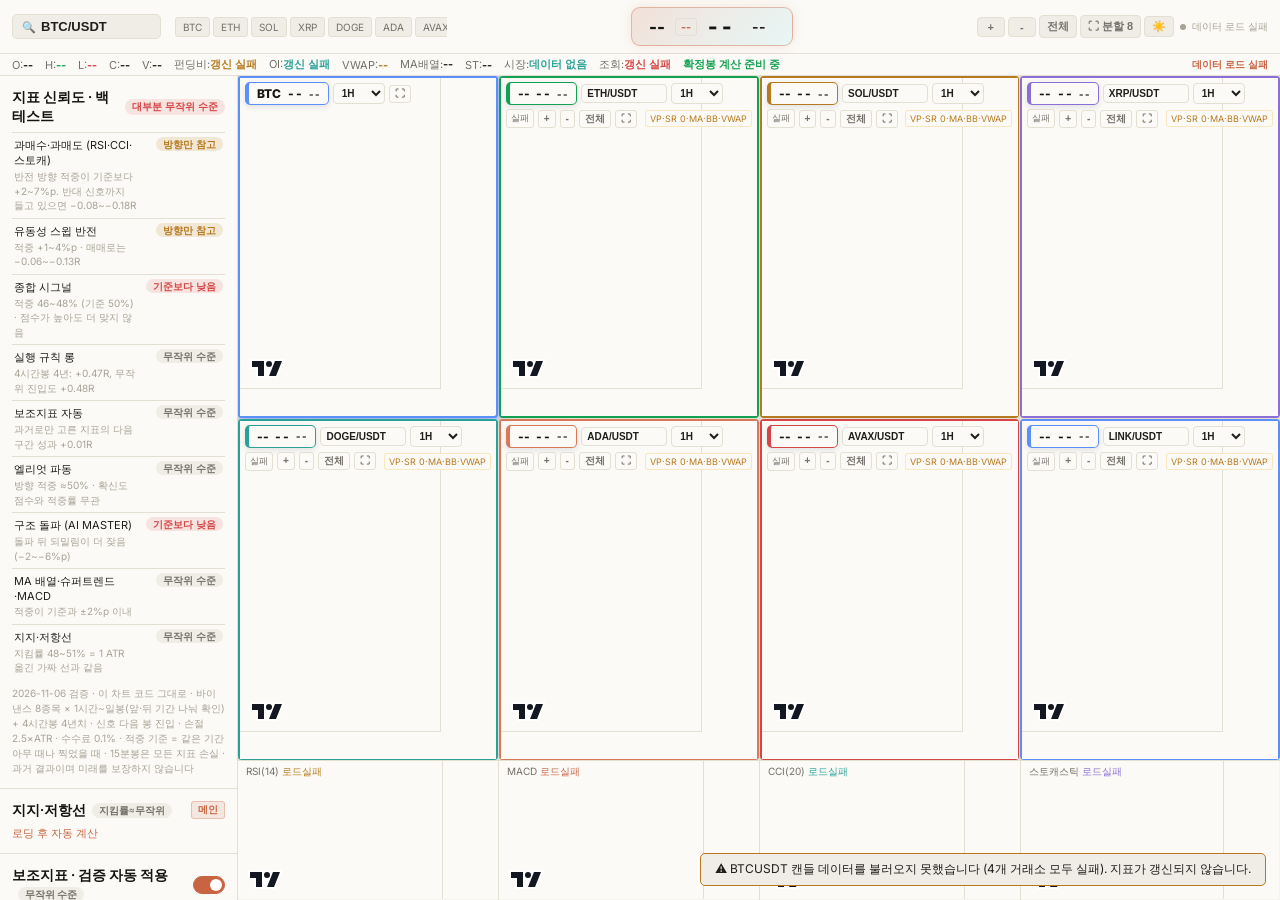
==== commit 085a6c92: "fix: 매매 타점 글자 겹침 — 빈 자리에 배치하고 화살표와 선으로 연결 화살표는 차트 마커(글자 없음), 글자는 trade-marks.js 레이어가 캔들·다른 글자와 겹치지 않" ====
--- a/index.html
+++ b/index.html
@@ -12,6 +12,7 @@
 <script src="./v41-analysis.js"></script>
 <script src="./indicator_engine.js?v=1"></script>
 <script src="./custom.js?v=1"></script>
+<script src="./trade-marks.js?v=1"></script>
 <link rel="preconnect" href="https://fonts.googleapis.com">
 <link href="https://fonts.googleapis.com/css2?family=Inter:wght@400;500;600;700&family=Source+Serif+4:opsz,wght@8..60,500;8..60,600&display=swap" rel="stylesheet">
 <style>
@@ -905,7 +906,7 @@
   const rows = getSignalRows(candles, tf);
   CS.setData(candles.map(c => ({ time:c.time, open:c.open, high:c.high, low:c.low, close:c.close })));
   trendMarks = tradeMarkers(candles);
-  if (indView === 'auto') CS.setMarkers(trendMarks);
+  if (indView === 'auto') applyTradeMarks(CS, trendMarks, candles);
   updateSignalBasis(rows, tf, activeExchange);
   safeRun('이동평균선', () => doMAs(rows));
   safeRun('볼린저밴드', () => doBB(20, 2, rows));
@@ -1845,25 +1846,10 @@
 // 그 지표의 선·매매 타점·진입/손절/목표선을 그린다. 선물이라 롱·숏 모두.
 // 봉 마감 신호 → 다음 봉 시가 체결 · 수수료 0.1% · 2.5×ATR 손절 (engine.js 규칙 그대로)
 const INDC = { buy:'#12a150', sell:'#d64545', accent:'#c96442', blue:'#5b8ff9', violet:'#8b6fd6', teal:'#2aa198', gray:'#8a857c' };
-// 매수·매도·롱·숏 진입 마커: trading-chart 자체 지표 1위 '추세 합의'(백테스트 검증 상위)를
-// 같은 규칙(봉 마감 신호 → 다음 봉 시가, 2.5×ATR 손절, 수수료 0.1%, 롱·숏)으로 돌린 거래 기록.
+// 매수·매도·롱·숏 타점: trade-marks.js(추세 합의 거래 기록 + 겹치지 않는 글자 배치).
 // 메인 차트는 보조지표에서 특정 지표를 고르면 그 지표 마커로 바뀌고, 분할 차트는 항상 이 마커.
 let trendMarks = [];
-function tradeMarkers(rows) {
-  if (!window.Engine || !window.Custom || !rows || rows.length < 260) return [];
-  const n = rows.length, d = Custom.LIST[0], atr = Engine.atr(rows, 14);
-  const r = Custom.run(rows, atr, d.build(rows), 60, n, { mode:'both', signalEnd:n-1 }, d.id);
-  const px = v => v.toLocaleString('en-US', { maximumSignificantDigits:6 }), pct = v => (v>=0?'+':'')+(v*100).toFixed(1)+'%', ms = [];
-  const entry = (i, dir, p, txt) => ms.push({ time:rows[i].time, position:dir===1?'belowBar':'aboveBar', shape:dir===1?'arrowUp':'arrowDown', color:dir===1?INDC.buy:INDC.sell, text:txt+' '+px(p) });
-  r.trades.forEach(t => {
-    entry(t.entryIdx, t.dir, t.entry, t.dir===1?'매수·롱':'매도·숏');
-    const stop = t.reason === 'stop';
-    ms.push({ time:rows[t.exitIdx].time, position:t.dir===1?'aboveBar':'belowBar', shape:t.dir===1?'arrowDown':'arrowUp', color:stop?INDC.gray:(t.dir===1?INDC.sell:INDC.buy), text:(stop?'손절 ':t.dir===1?'롱 청산 ':'숏 청산 ')+px(t.exit)+' '+pct(t.pnl) });
-  });
-  if (r.open) entry(r.open.idx, r.open.dir, r.open.entry, r.open.dir===1?'롱 보유':'숏 보유');
-  if (r.pending) ms.push({ time:rows[n-1].time, position:r.pending.dir===1?'belowBar':'aboveBar', shape:'circle', color:INDC.accent, text:r.pending.type==='exit'?'청산 신호':r.pending.dir===1?'롱 진입 신호':'숏 진입 신호' });
-  return ms.sort((a, b) => a.time - b.time);
-}
+const tradeMarkers = rows => TradeMarks.tradeMarkers(rows), applyTradeMarks = (s, m, r) => TradeMarks.applyTradeMarks(s, m, r);
 let indView = 'auto', adaptiveKey = '', adaptiveCache = null, adaptiveSeries = [], adaptiveLines = [];
 
 function indConfidence(st) {
@@ -1880,7 +1866,7 @@
   adaptiveSeries.forEach(x => { try { MC.removeSeries(x); } catch(e) {} });
   adaptiveLines.forEach(l => { try { CS.removePriceLine(l); } catch(e) {} });
   adaptiveSeries = []; adaptiveLines = [];
-  try { CS.setMarkers(trendMarks); } catch(e) {}
+  try { applyTradeMarks(CS, trendMarks, candles); } catch(e) {}
 }
 function doAdaptive(rows) {
   const card = document.getElementById('indCard'), sel = document.getElementById('indSel');
@@ -1937,7 +1923,7 @@
   if (v.open && bars[v.open.idx]) ms.push({ time:bars[v.open.idx].time, position:L(v.open.dir)?'belowBar':'aboveBar', shape:L(v.open.dir)?'arrowUp':'arrowDown', color:L(v.open.dir)?INDC.buy:INDC.sell, text:L(v.open.dir)?'롱 보유':'숏 보유' });
   if (v.pending) ms.push({ time:bars.at(-1).time, position:v.pending.dir===1?'belowBar':'aboveBar', shape:'circle', color:INDC.accent, text:v.pending.type==='exit'?'청산 대기':v.pending.dir===1?'롱 대기':'숏 대기' });
   ms.sort((x,y) => x.time - y.time);
-  CS.setMarkers(indView === 'auto' ? trendMarks : ms);
+  if (indView === 'auto') applyTradeMarks(CS, trendMarks, candles); else applyTradeMarks(CS, ms, candles);
 
   // 진입·손절·목표선: 보유 중이거나 다음 봉 진입 대기일 때만
   const atrNow = a.context.atr || 0;
@@ -3548,7 +3534,7 @@
     item.exchange = result.exchange;
     item.fetchedAt = result.fetchedAt;
     item.series.setData(result.candles.map(c => ({time:c.time, open:c.open, high:c.high, low:c.low, close:c.close})));
-    item.series.setMarkers(tradeMarkers(result.candles));
+    applyTradeMarks(item.series, tradeMarkers(result.candles), result.candles);
     applySplitAnalysis(item, item.analysisCandles);
     item.chart.timeScale().fitContent();
     if (badge){badge.textContent = `${result.exchange}·PERP`;badge.title=`${result.exchange} USDT 무기한 · ${new Date(result.fetchedAt).toISOString()}`;}
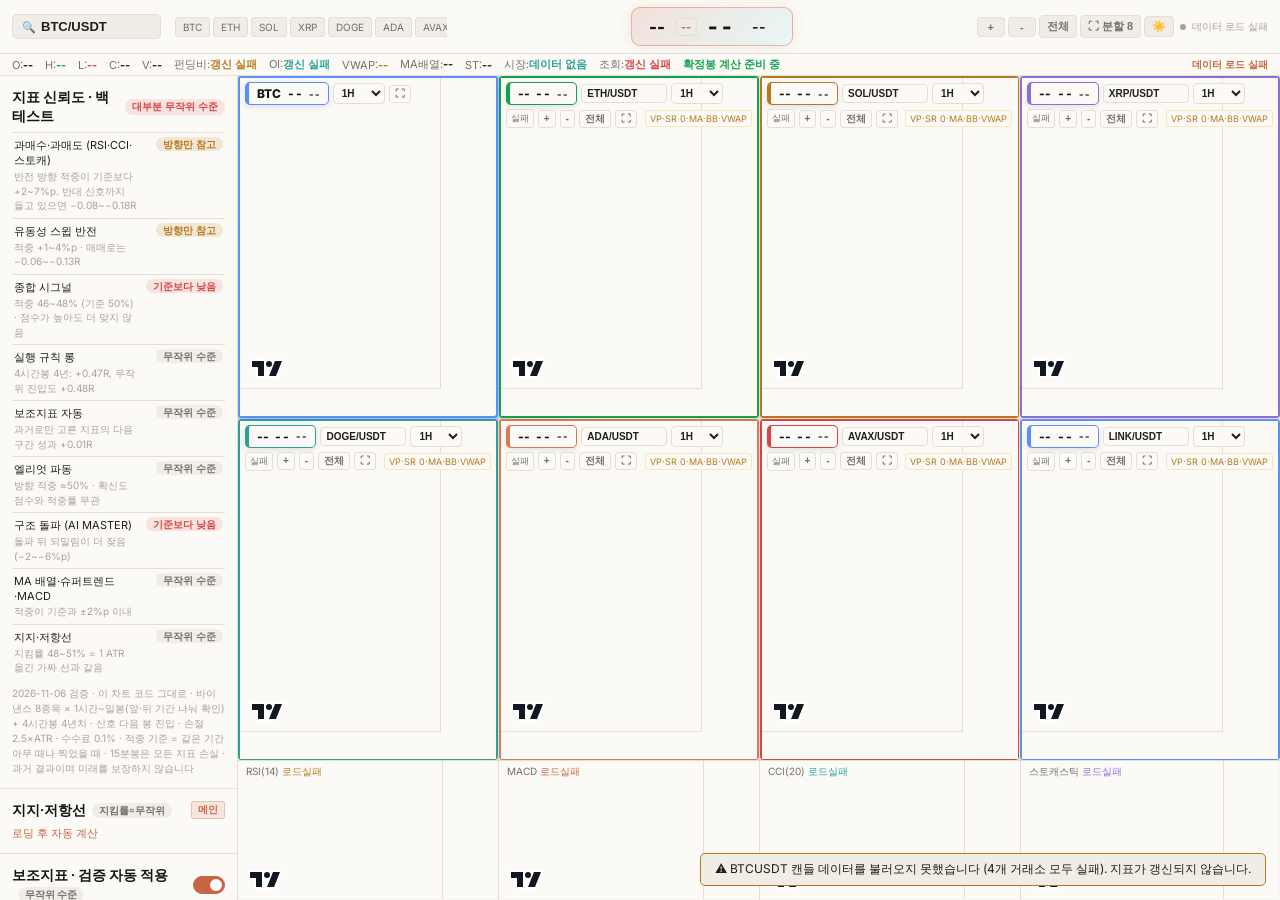
==== commit ca5ba868: "fix: 진입선·마커 출처 통일, 지지저항 계산 단일화, 가격 자릿수 지정 - 자동 모드 진입·손절·목표선을 차트 마커와 같은 '추세 합의' 거래에서 뽑는다   (예전엔 선이 국면" ====
--- a/index.html
+++ b/index.html
@@ -904,6 +904,9 @@
 function renderAll() {
   if (!candles.length) return;
   const rows = getSignalRows(candles, tf);
+  window.CoinchartState = { sym, tf, exchange: activeExchange };
+  const pf = priceFormatFor(candles.at(-1).close);
+  [CS, ma20S, ma60S, ma120S, ma200S, bbUS, bbMS, bbLS, vwapS, stUpS, stDnS, waveLineS].forEach(x => { try { x.applyOptions({ priceFormat: pf }); } catch (e) {} });
   CS.setData(candles.map(c => ({ time:c.time, open:c.open, high:c.high, low:c.low, close:c.close })));
   trendMarks = tradeMarkers(candles);
   if (indView === 'auto') applyTradeMarks(CS, trendMarks, candles);
@@ -1058,12 +1061,12 @@
 }
 
 // ── 지지/저항 ─────────────────────────────────────────────
-function doSR(rows=getSignalRows(), tfArg=tf) {
-  if(rows.length<20){
-    if (selectedPanelIdx === 1) document.getElementById('srList').innerHTML='<div style="color:var(--b);font-size:11px">캔들 데이터가 더 필요합니다</div>';
-    return;
-  }
-  const last=rows.at(-1).close, d2=dp();
+// 지지·저항 계산(메인 차트·분할 차트·스냅샷 공용). 예전엔 메인(doSR)과 분할(calcSplitLevels)이 서로 다른 계산이라
+// 같은 코인·시간봉에서도 1·2·3차 선이 달랐고, 메인은 VPVR '표시구간' 모드에서 확대·스크롤할 때마다 선이 바뀌었다.
+// 이제 매물대 근거는 항상 최근 VPVR_FIXED_BARS 확정봉으로 고정한다(VPVR 막대 그림만 표시 모드를 따른다).
+function calcSrLevels(rows, tfArg=tf) {
+  if(!rows||rows.length<20) return {error:'캔들 데이터가 더 필요합니다'};
+  const last=rows.at(-1).close;
   const rec=rows.slice(-150), hs=rec.map(c=>c.high), ls=rec.map(c=>c.low);
 
   // ── 기준선 계산 ───────────────────────────────────────
@@ -1072,15 +1075,11 @@
   const swH30=Math.max(...hs.slice(-30)), swL30=Math.min(...ls.slice(-30));
   const swH100=Math.max(...hs.slice(-100)), swL100=Math.min(...ls.slice(-100));
 
-  // VPVR은 현재 모드의 표시구간 또는 최근 180개 확정봉을 사용합니다.
-  const profileRows=getVpvrRows(rows);
+  const profileRows=rows.slice(-VPVR_FIXED_BARS);
   const vp=calcVPVR(60,profileRows);
   const sorted_vp=[...vp].sort((a,b)=>b.vol-a.vol);
   const poc=sorted_vp[0];
-  if(!poc){
-    if (selectedPanelIdx === 1) document.getElementById('srList').innerHTML='<div style="color:var(--b);font-size:11px">매물대 계산 대기 중</div>';
-    return;
-  }
+  if(!poc) return {error:'매물대 계산 대기 중'};
   // Value Area / HVN — 매물대 경계가 POC 다음으로 강한 벽
   const zones=calcVpvrZones(60,profileRows);
   // 마지노선: 현재 조회구간 최저·최고. 이탈하면 다음 구조까지 공백이 생길 수 있습니다.
@@ -1181,14 +1180,21 @@
   const supRank=['1차 지지선','2차 지지선','3차 지지선'];
   const res3 = above.slice(0,3).map((l,i)=>({...l, rank:resRank[i], cls:'res'+(i+1)}));
   const sup3 = below.slice(0,3).map((l,i)=>({...l, rank:supRank[i], cls:'sup'+(i+1)}));
-  const pocItem = {price:poc.price, lbl:`VPVR POC · ${vpvrModeLabel(rows)}`, type:'poc', rank:'매물대', cls:'poc', score:9, hits:1, reasons:['거래량 최대 구간']};
-
+  const pocItem = {price:poc.price, lbl:`VPVR POC · 최근 ${profileRows.length}봉`, type:'poc', rank:'매물대', cls:'poc', score:9, hits:1, reasons:['거래량 최대 구간']};
+  if(!res3.length && !sup3.length) return {error:'근처 지지/저항선을 계산 중입니다'};
+  return {last, res3, sup3, poc:pocItem};
+}
+
+function doSR(rows=getSignalRows(), tfArg=tf) {
+  const sr=calcSrLevels(rows,tfArg);
+  window.CoinchartState.sr=sr;
+  if(sr.error){
+    if (selectedPanelIdx === 1) document.getElementById('srList').innerHTML=`<div style="color:var(--b);font-size:11px">${sr.error}</div>`;
+    return;
+  }
+  const {last,res3,sup3}=sr, pocItem=sr.poc, d2=dp();
   // ── 사이드바 렌더 ────────────────────────────────────
   const allItems=[...res3, pocItem, ...sup3];
-  if(!res3.length && !sup3.length){
-    if (selectedPanelIdx === 1) document.getElementById('srList').innerHTML='<div style="color:var(--b);font-size:11px">근처 지지/저항선을 계산 중입니다</div>';
-    return;
-  }
   if (selectedPanelIdx === 1) document.getElementById('srList').innerHTML = allItems.map(l=>{
     const dist=((l.price-last)/last*100).toFixed(2);
     const pct=(l.price>last?'+':'')+dist+'%';
@@ -1248,13 +1254,13 @@
 
   // VPVR POC (금색 굵은 점선)
   srLines.push(CS.createPriceLine({
-    price:poc.price,
+    price:pocItem.price,
     color:'rgba(243,186,47,0.9)',
     lineWidth:2,
     lineStyle:1,
     axisLabelVisible:true,
     lineVisible:true,
-    title:`VPVR POC · ${vpvrModeLabel(rows)}`
+    title:pocItem.lbl
   }));
 
   // 차트 안에서도 어떤 색이 지지·저항인지 바로 확인할 수 있도록 범례를 갱신합니다.
@@ -1263,7 +1269,7 @@
     const chips=[];
     res3.forEach((l,i)=>chips.push(`<span style="color:${resColors[i]};background:rgba(10,15,28,.78);padding:2px 5px;border-radius:3px">━ ${l.rank} ${l.price.toFixed(d2)}</span>`));
     sup3.forEach((l,i)=>chips.push(`<span style="color:${supColors[i]};background:rgba(10,15,28,.78);padding:2px 5px;border-radius:3px">━ ${l.rank} ${l.price.toFixed(d2)}</span>`));
-    chips.push(`<span style="color:#c96442;background:rgba(10,15,28,.78);padding:2px 5px;border-radius:3px">┅ POC ${poc.price.toFixed(d2)}</span>`);
+    chips.push(`<span style="color:#c96442;background:rgba(10,15,28,.78);padding:2px 5px;border-radius:3px">┅ POC ${pocItem.price.toFixed(d2)}</span>`);
     legend.innerHTML=chips.join('');
   }
 }
@@ -1672,6 +1678,7 @@
     addLine(r.fib.c_100,'C파 1:1 목표','#00d4ff'); addLine(r.fib.c_1618,'C파 1.618','#00d4ff');
   }
   addLine(r.invalid,'무효화선','#d64545');
+  if (isMain) window.CoinchartState.wave = { invalid:r.invalid, type:r.type, bull:!!r.bull };
 
   // 3) 사이드바 브리핑 (스킬 출력 양식 축약판)
   if(!canWriteBox) return;
@@ -1849,8 +1856,16 @@
 // 매수·매도·롱·숏 타점: trade-marks.js(추세 합의 거래 기록 + 겹치지 않는 글자 배치).
 // 메인 차트는 보조지표에서 특정 지표를 고르면 그 지표 마커로 바뀌고, 분할 차트는 항상 이 마커.
 let trendMarks = [];
+window.CoinchartState = {};
+// 차트 마커와 같은 '추세 합의' 거래 기록(보유·대기 상태 포함). tradeMarkers와 같은 인자로 돌린다.
+function trendPlanState(rows) {
+  const E = window.Engine, C = window.Custom;
+  if (!E || !C || !rows || rows.length < 260) return { open:null, pending:null };
+  const n = rows.length, d = C.LIST[0];
+  return C.run(rows, E.atr(rows, 14), d.build(rows), 60, n, { mode:'both', signalEnd:n - 1 }, d.id);
+}
 const tradeMarkers = rows => TradeMarks.tradeMarkers(rows), applyTradeMarks = (s, m, r) => TradeMarks.applyTradeMarks(s, m, r);
-let indView = 'auto', adaptiveKey = '', adaptiveCache = null, adaptiveSeries = [], adaptiveLines = [];
+let adaptivePlan = null, indView = 'auto', adaptiveKey = '', adaptiveCache = null, adaptiveSeries = [], adaptiveLines = [];
 
 function indConfidence(st) {
   if (!st || st.trades < 5) return { label:'표본 부족', cls:'c0' };
@@ -1876,7 +1891,7 @@
   if (bars.length < 120) { clearAdaptive(); card.innerHTML = `<span class="ind-dim">검증에 120봉 이상 필요 — 현재 ${bars.length}봉</span>`; return; }
   // 실시간 틱마다 재계산하면 무겁다. 마감봉이 바뀔 때만 다시 돈다.
   const key = [sym, tf, indView, bars.length, bars.at(-2)?.time, currentTheme].join('|');
-  if (key === adaptiveKey) return;
+  if (key === adaptiveKey) { window.CoinchartState.plan = adaptivePlan; return; }
   adaptiveKey = key;
   let a;
   try { a = Engine.analyze(bars, { mode:'both' }); }
@@ -1890,7 +1905,9 @@
   const v = row
     ? { auto:false, id:row.id, trades:row.trades, open:row.open, pending:row.pending, stats:row.oos }
     : { auto:true, id:a.chosen || a.rows[0].id, trades:a.adaptive.trades, open:a.adaptive.open, pending:a.adaptive.pending, stats:a.adaptive.stats };
-  const strat = Engine.STRAT_BY_ID[v.id], built = a.prep.built[v.id];
+  // 자동 모드는 차트 마커·진입선과 같은 '추세 합의'의 선(EMA50·200)을 그린다. 예전엔 국면별 자동 지표(예: 볼린저 반전)의 선이 겹쳐 그려졌다.
+  const tc = indView === 'auto' && window.Custom ? Custom.LIST[0] : null;
+  const strat = tc || Engine.STRAT_BY_ID[v.id], built = tc ? tc.build(bars) : a.prep.built[v.id];
 
   clearAdaptive();
   const data = arr => bars.map((b,i) => { const x = arr[i]; return x == null || !isFinite(x) ? { time:b.time } : { time:b.time, value:x }; });
@@ -1925,16 +1942,21 @@
   ms.sort((x,y) => x.time - y.time);
   if (indView === 'auto') applyTradeMarks(CS, trendMarks, candles); else applyTradeMarks(CS, ms, candles);
 
-  // 진입·손절·목표선: 보유 중이거나 다음 봉 진입 대기일 때만
+  // 진입·손절·목표선: 보유 중이거나 다음 봉 진입 대기일 때만.
+  // 자동 모드는 차트 마커와 같은 '추세 합의' 거래에서 뽑는다. 예전엔 마커는 추세 합의, 선은 국면별 자동 지표라
+  // '숏 보유' 마커 옆에 '롱 진입' 선이 그려지는 일이 있었다(2026-11-07 BTC 일봉).
+  // 새 진입 신호가 보유 포지션보다 우선하고, 청산 신호가 나왔으면 선을 그리지 않는다.
+  const P = indView === 'auto' ? trendPlanState(bars) : v;
   const atrNow = a.context.atr || 0;
   let lv = null;
-  if (v.open) {
-    const d = v.open.dir, risk = Math.abs(v.open.entry - v.open.stop);
-    lv = { dir:d, entry:v.open.entry, stop:v.open.stop, tp1:v.open.entry + d*risk*1.5, tp2:v.open.entry + d*risk*3 };
-  } else if (v.pending && v.pending.type === 'enter' && atrNow > 0) {
-    const d = v.pending.dir, e = bars.at(-1).close, risk = 2.5 * atrNow;
-    lv = { dir:d, entry:e, stop:e - d*risk, tp1:e + d*risk*1.5, tp2:e + d*risk*3 };
-  }
+  if (P.pending && P.pending.type === 'enter' && atrNow > 0) {
+    const d = P.pending.dir, e = bars.at(-1).close, risk = 2.5 * atrNow;
+    lv = { state:'signal', dir:d, entry:e, stop:e - d*risk, tp1:e + d*risk*1.5, tp2:e + d*risk*3 };
+  } else if (P.open && !(P.pending && P.pending.type === 'exit')) {
+    const d = P.open.dir, risk = Math.abs(P.open.entry - P.open.stop);
+    lv = { state:'hold', since:bars[P.open.idx]?.time, dir:d, entry:P.open.entry, stop:P.open.stop, tp1:P.open.entry + d*risk*1.5, tp2:P.open.entry + d*risk*3 };
+  }
+  window.CoinchartState.plan = adaptivePlan = lv ? { ...lv, src: indView === 'auto' ? '추세 합의' : strat.name } : { state: P.pending?.type === 'exit' ? 'exit' : 'none' };
   const pl = (price, color, title, style, width) => {
     if (Number.isFinite(price)) adaptiveLines.push(CS.createPriceLine({ price, color, lineWidth:width||1, lineStyle:style, axisLabelVisible:true, title }));
   };
@@ -1944,14 +1966,13 @@
   }
 
   const conf = indConfidence(v.stats), c = a.context, d2 = dp();
-  const pos = v.open
-    ? `<b class="${L(v.open.dir)?'up':'dn'}">${L(v.open.dir)?'롱':'숏'} 보유</b> · 진입 ${v.open.entry.toFixed(d2)} · 평가 ${v.open.unreal>=0?'+':''}${(v.open.unreal*100).toFixed(2)}%`
-    : v.pending ? `<b class="acc">${v.pending.type==='exit'?'청산 신호':v.pending.dir===1?'롱 신호':'숏 신호'}</b> · 다음 봉 시가 체결 가정`
-    : '<b class="ind-dim">관망</b>';
+  const pos = (indView === 'auto' ? '추세 합의 · ' : '') + (P.pending ? `<b class="acc">${P.pending.type==='exit'?'청산 신호':P.pending.dir===1?'롱 신호':'숏 신호'}</b> · 다음 봉 시가 체결 가정`
+    : P.open ? `<b class="${L(P.open.dir)?'up':'dn'}">${L(P.open.dir)?'롱':'숏'} 보유</b> · 진입 ${P.open.entry.toFixed(d2)} · 평가 ${P.open.unreal>=0?'+':''}${(P.open.unreal*100).toFixed(2)}%`
+    : '<b class="ind-dim">관망</b>');
   card.innerHTML =
     `<div class="ind-row"><span class="ind-k">현재 국면</span><b>${esc(Engine.REGIME_NAME[a.regime] || '—')}</b><span class="ind-dim">ADX ${c.adx==null?'—':c.adx.toFixed(1)} · +DI ${c.pdi==null?'—':c.pdi.toFixed(1)} / −DI ${c.mdi==null?'—':c.mdi.toFixed(1)}</span></div>`
-    + `<div class="ind-row"><span class="ind-k">${v.auto?'자동 적용 지표':'선택 지표'}</span><b>${esc(strat.name)}</b><span class="ind-dim">${esc(strat.kind+' · '+strat.desc)}</span></div>`
-    + `<div class="ind-row"><span class="ind-k">워크포워드 검증 (미래 참조 없음)</span><b>${indStatsText(v.stats)}</b><span><span class="conf ${conf.cls}">${conf.label}</span></span></div>`
+    + `<div class="ind-row"><span class="ind-k">${tc?'차트 타점 지표 (자체 1위)':v.auto?'자동 적용 지표':'선택 지표'}</span><b>${esc(strat.name)}</b><span class="ind-dim">${esc(strat.kind+' · '+strat.desc)}</span></div>`
+    + `<div class="ind-row"><span class="ind-k">${tc?'2026-11-06 8종목 검증':'워크포워드 검증 (미래 참조 없음)'}</span><b>${tc?esc(tc.lab):indStatsText(v.stats)}</b><span><span class="conf ${tc?'c2':conf.cls}">${tc?'개발 구간 ≈0R':conf.label}</span></span></div>`
     + `<div class="ind-row"><span class="ind-k">8종목 재검증 (2026-11-06)</span><b>워크포워드 +0.01R</b><span><span class="conf c1">무작위 수준</span></span></div>`
     + `<div class="ind-row"><span class="ind-k">지표 상태</span><span>${pos}</span><span class="ind-dim">봉 마감 신호 · 다음 봉 시가 체결 · 수수료 0.1% · 2.5×ATR 손절</span></div>`;
 }
@@ -2457,17 +2478,8 @@
   const times = rows.map(c => c.time);
   const last = rows.at(-1).close;
   const d2 = last >= 10000 ? 1 : last >= 100 ? 2 : last >= 1 ? 4 : 6;
-  const recent = rows.slice(-180);
-  const h30 = Math.max(...recent.slice(-30).map(c => c.high));
-  const l30 = Math.min(...recent.slice(-30).map(c => c.low));
-  const h100 = Math.max(...recent.slice(-100).map(c => c.high));
-  const l100 = Math.min(...recent.slice(-100).map(c => c.low));
-  const profile=CoinAnalysis.volumeProfile(recent,48);
-  const zones=CoinAnalysis.volumeProfileZones(profile,0.7);
-  const pivots=CoinAnalysis.classicPivots(CoinAnalysis.previousPeriodOhlc(rows,tfArg));
-  const atrValue=calcATR(rows,14);
-  const tolerance=Math.min(0.008,Math.max(0.0025,(atrValue/last)*0.35));
-
+  // 1·2·3차 선은 메인 차트와 같은 calcSrLevels로 계산한다(예전엔 별도 계산이라 같은 코인·시간봉에서 값이 달랐다).
+  const sr = calcSrLevels(rows, tfArg);
   // 볼린저밴드(20, 2σ)
   const bbUp = [], bbLo = [];
   for (let i = 19; i < closes.length; i++) {
@@ -2479,47 +2491,14 @@
       bbLo.push({time:times[i], value:avg-2*std});
     }
   }
-  const maValues=[20,60,120,200].map(period=>({period,value:ma(closes,period).at(-1)}));
-  const resistance=[], support=[];
-  const add=(list,price,source,weight=1)=>{
-    if(!Number.isFinite(price)||price<=0)return;
-    if(list===resistance&&price<=last)return;
-    if(list===support&&price>last)return;
-    const existing=list.find(item=>Math.abs(item.price-price)/price<tolerance);
-    if(existing){
-      const total=existing.weight+weight;
-      existing.price=(existing.price*existing.weight+price*weight)/total;
-      existing.weight=total;
-      if(!existing.sources.includes(source))existing.sources.push(source);
-      return;
-    }
-    list.push({price,source,sources:[source],weight});
-  };
-
-  add(resistance,h30,'최근 30봉 고점',4); add(resistance,h100,'최근 100봉 고점',5);
-  add(support,l30,'최근 30봉 저점',4); add(support,l100,'최근 100봉 저점',5);
-  if(pivots){
-    add(resistance,pivots.r1,`${pivots.label} R1`,4); add(resistance,pivots.r2,`${pivots.label} R2`,3); add(resistance,pivots.r3,`${pivots.label} R3`,2);
-    add(support,pivots.s1,`${pivots.label} S1`,4); add(support,pivots.s2,`${pivots.label} S2`,3); add(support,pivots.s3,`${pivots.label} S3`,2);
-  }
-  if(zones){
-    add(resistance,zones.vah,'VPVR VAH',5); add(resistance,zones.val,'VPVR VAL',5);
-    add(support,zones.val,'VPVR VAL',5); add(support,zones.vah,'VPVR VAH',5);
-    zones.hvn.forEach(price=>{add(resistance,price,'VPVR HVN',4);add(support,price,'VPVR HVN',4);});
-  }
-  const bbUpLast=bbUp.at(-1)?.value, bbLoLast=bbLo.at(-1)?.value;
-  add(resistance,bbUpLast,'BB 상단',2); add(support,bbLoLast,'BB 하단',2);
-  maValues.forEach(item=>{add(resistance,item.value,`MA${item.period}`,item.period>=120?4:3);add(support,item.value,`MA${item.period}`,item.period>=120?4:3);});
-
-  const poc=zones?.poc;
   const resColors=['#d64545','#ff8a3d','#ffc857'];
   const supColors=['#12a150','#23a6ff','#7c5cff'];
-  const res3=resistance.filter(item=>!poc||Math.abs(item.price-poc)/poc>=tolerance).sort((a,b)=>a.price-b.price).slice(0,3)
-    .map((item,index)=>({...item,title:`${index+1}차 저항`,color:resColors[index],label:`${index+1}차 저항 · ${item.sources.join('+')} ${item.price.toFixed(d2)}`}));
-  const sup3=support.filter(item=>!poc||Math.abs(item.price-poc)/poc>=tolerance).sort((a,b)=>b.price-a.price).slice(0,3)
-    .map((item,index)=>({...item,title:`${index+1}차 지지`,color:supColors[index],label:`${index+1}차 지지 · ${item.sources.join('+')} ${item.price.toFixed(d2)}`}));
-  const pocLevel=Number.isFinite(poc)?[{price:poc,title:'매물대 POC',color:'#c96442',style:2,label:`매물대 POC · 최근 ${recent.length}봉 ${poc.toFixed(d2)}`}]:[];
-  const levels=[...res3,...pocLevel,...sup3];
+  const lv=(l,i,kind,colors)=>({price:l.price,title:`${i+1}차 ${kind}`,color:colors[i],sources:l.reasons,label:`${i+1}차 ${kind} · ${l.reasons.join('+')} ${l.price.toFixed(d2)}`});
+  const levels=sr.error?[]:[
+    ...sr.res3.map((l,i)=>lv(l,i,'저항',resColors)),
+    {price:sr.poc.price,title:'매물대 POC',color:'#c96442',style:2,sources:sr.poc.reasons,label:`매물대 POC · ${sr.poc.lbl.replace('VPVR POC · ','')} ${sr.poc.price.toFixed(d2)}`},
+    ...sr.sup3.map((l,i)=>lv(l,i,'지지',supColors))
+  ];
   // 시간봉별 기준을 명시한 앵커 VWAP
   const vwap = toD(CoinAnalysis.anchoredVwap(rows,tfArg), times);
   return {
@@ -2528,7 +2507,7 @@
     ma60: toD(ma(closes,60), times),
     ma120: toD(ma(closes,120), times),
     ma200: toD(ma(closes,200), times),
-    bbUp, bbLo, vwap, profileLabel:`VP 최근 ${recent.length}봉`
+    bbUp, bbLo, vwap, profileLabel:`VP 최근 ${Math.min(rows.length,VPVR_FIXED_BARS)}봉`
   };
 }
 
@@ -2569,6 +2548,12 @@
 
 // MACD처럼 가격 단위 값은 4자리 고정이면 저가 코인에서 0.0000이 된다.
 function fmtOsc(v) { return v.toFixed(dpFor(Math.abs(v) || 1)); }
+// 차트 가격축·선 라벨 자릿수. 예전엔 지정이 없어 lightweight-charts 기본값(소수 2자리)이라
+// XRP 1.2107·1.2141이 둘 다 1.21로, PEPE 같은 저가 코인은 0.00으로 표시됐다.
+function priceFormatFor(price) {
+  const precision = dpFor(price);
+  return { type:'price', precision, minMove: Number((10 ** -precision).toFixed(precision)) };
+}
 function dpFor(price) {
   const a = Math.abs(price);
   if (a >= 10000) return 1;
@@ -3533,6 +3518,7 @@
     item.analysisCandles = getSignalRows(result.candles,item.tf);
     item.exchange = result.exchange;
     item.fetchedAt = result.fetchedAt;
+    if (result.candles.length) item.series.applyOptions({ priceFormat: priceFormatFor(result.candles.at(-1).close) });
     item.series.setData(result.candles.map(c => ({time:c.time, open:c.open, high:c.high, low:c.low, close:c.close})));
     applyTradeMarks(item.series, tradeMarkers(result.candles), result.candles);
     applySplitAnalysis(item, item.analysisCandles);
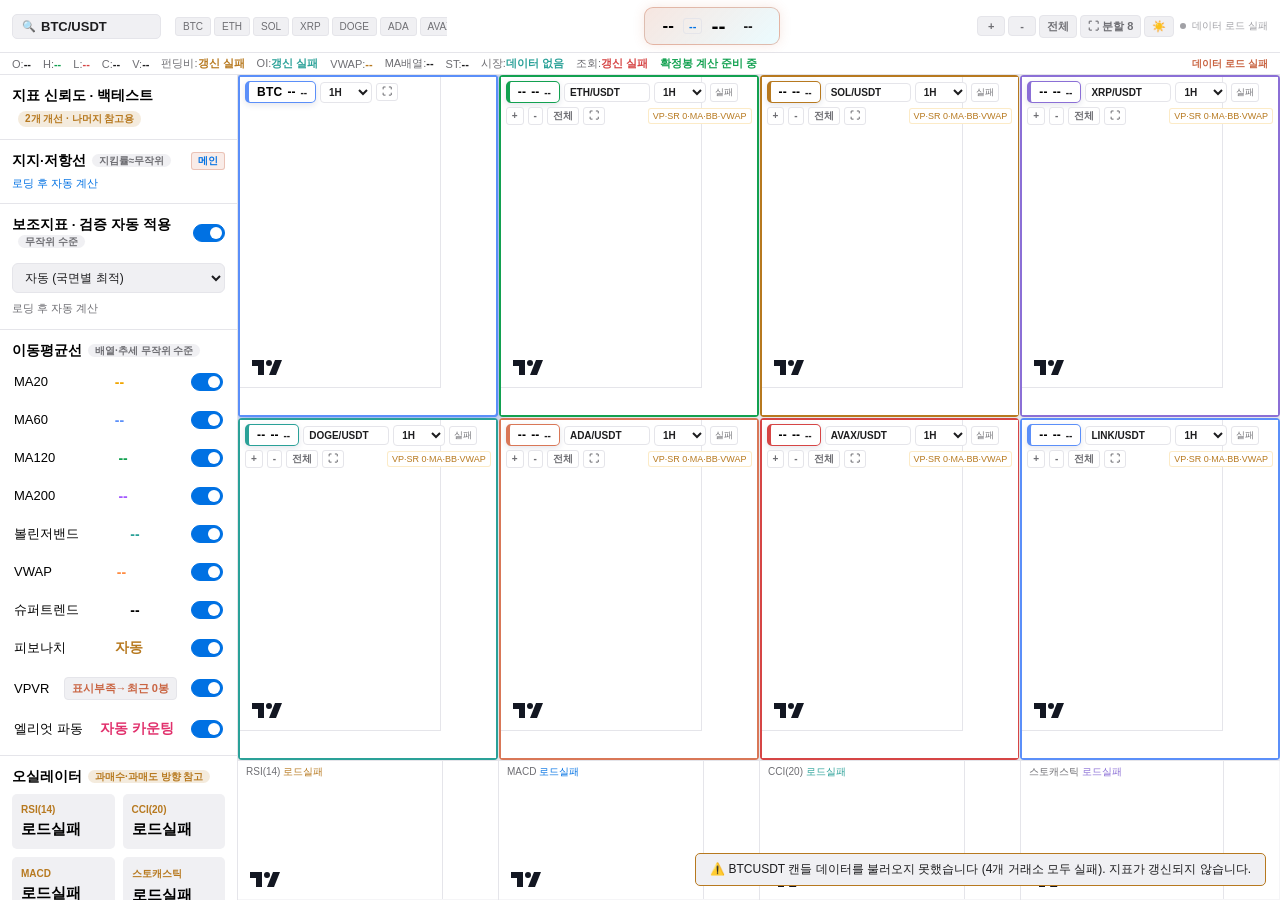
==== commit 3c60b278: "feat: 방향 점수 v2·검증된 실행 규칙과 '신호 우선' 카드 3장 적용 - 종합 시그널: 같은 재료 7개를 과거 구간으로 다시 가중(24봉 뒤 방향 적중 46.6% → 52." ====
--- a/index.html
+++ b/index.html
@@ -6,26 +6,48 @@
 <link rel="icon" href="data:image/svg+xml,<svg xmlns=%22http://www.w3.org/2000/svg%22 viewBox=%220 0 64 64%22><text y=%2252%22 font-size=%2252%22>📈</text></svg>">
 <title>제미나이 차트</title>
 <script src="./vendor/lightweight-charts.js"></script>
-<script src="./analysis-engine.js?v=20260905"></script>
-<script src="./backtest/results/summary.js?v=20260905"></script>
+<script src="./analysis-engine.js?v=20261111"></script>
 <script src="./v3-analysis.js"></script>
 <script src="./v41-analysis.js"></script>
 <script src="./indicator_engine.js?v=1"></script>
 <script src="./custom.js?v=1"></script>
-<script src="./trade-marks.js?v=1"></script>
-<link rel="preconnect" href="https://fonts.googleapis.com">
-<link href="https://fonts.googleapis.com/css2?family=Inter:wght@400;500;600;700&family=Source+Serif+4:opsz,wght@8..60,500;8..60,600&display=swap" rel="stylesheet">
+<script src="./trade-marks.js?v=2"></script>
 <style>
 *{box-sizing:border-box;margin:0;padding:0;}
-:root{--bg:#1f1e1d;--bg2:#262624;--bg3:#30302e;--bd:#3e3d39;--tx:#ece9e1;--tx2:#a29d92;--tx3:#6b675f;--tx-strong:#faf9f5;--g:#3fb87a;--r:#e5675e;--b:#d97757;--y:#d4a24c;--p:#a48be0;--c:#4fb3a9;
-  --font-h:'Source Serif 4','Iowan Old Style',Georgia,'Malgun Gothic',serif;--font-b:'Inter','Pretendard','Malgun Gothic',-apple-system,sans-serif;}
-body.light-mode{--bg:#f5f4ee;--bg2:#fbfaf6;--bg3:#efede5;--bd:#e3dfd3;--tx:#1f1e1b;--tx2:#74706a;--tx3:#a8a296;--tx-strong:#141413;--g:#12a150;--r:#d64545;--b:#c96442;--y:#b7791f;--p:#8b6fd6;--c:#2aa198;}
+/* 2026-11-11 Apple 색으로 통일(모의 거래소·터미널과 같은 체계). 상승·하락·지표 색(--g --r --y --p --c)과 지지·저항선 색은 그대로 둔다 */
+:root{--bg:#000;--bg2:#1c1c1e;--bg3:#2c2c2e;--bd:#38383a;--tx:#f5f5f7;--tx2:#98989d;--tx3:#636366;--tx-strong:#fff;--g:#3fb87a;--r:#e5675e;--b:#0a84ff;--y:#d4a24c;--p:#a48be0;--c:#4fb3a9;
+  --font-h:-apple-system,BlinkMacSystemFont,'SF Pro Display','Apple SD Gothic Neo','Pretendard Variable',Pretendard,'Malgun Gothic','Segoe UI',sans-serif;--font-b:-apple-system,BlinkMacSystemFont,'SF Pro Text','Apple SD Gothic Neo','Pretendard Variable',Pretendard,'Malgun Gothic','Segoe UI',sans-serif;}
+body.light-mode{--bg:#f5f5f7;--bg2:#fff;--bg3:#f0f0f3;--bd:#e5e5ea;--tx:#1d1d1f;--tx2:#6e6e73;--tx3:#a1a1a6;--tx-strong:#000;--g:#12a150;--r:#d64545;--b:#0071e3;--y:#b7791f;--p:#8b6fd6;--c:#2aa198;}
 html,body{height:100%;background:var(--bg);color:var(--tx);font-family:var(--font-b);font-size:13px;overflow:hidden;transition:background-color .15s,color .15s;}
 /* ── 레이아웃 ── */
 .app{display:flex;flex-direction:column;height:100vh;}
 .topbar{display:flex;align-items:center;gap:6px;padding:7px 12px;background:var(--bg2);border-bottom:1px solid var(--bd);flex-shrink:0;flex-wrap:wrap;box-shadow:0 1px 2px rgba(31,30,27,.06);}
 body.light-mode .topbar{box-shadow:0 2px 8px rgba(30,40,90,.08);}
 .logo{font-family:var(--font-h);font-size:17px;font-weight:600;color:var(--b);white-space:nowrap;}
+/* 신호 우선: 차트 위 판단 카드 3장(방향 점수 · 실행 규칙 · 지표 신뢰도) */
+.judge{display:grid;grid-template-columns:repeat(3,minmax(0,1fr));gap:8px;padding:8px 10px;flex-shrink:0;background:var(--bg);}
+.judge:empty{display:none;}
+.jcard{background:var(--bg2);border-radius:14px;box-shadow:0 0 0 .5px var(--bd);padding:10px 14px;min-width:0;font-variant-numeric:tabular-nums;}
+.jcard .muted{color:var(--tx2);font-size:12px;margin:0;}
+.jt{font-size:11px;font-weight:600;color:var(--tx2);margin-bottom:5px;}
+.jrow{display:flex;align-items:center;gap:8px;flex-wrap:wrap;}
+.jbig{font-size:26px;font-weight:700;letter-spacing:-.03em;line-height:1;}
+.jbig.up,.jstate.up{color:var(--g);}.jbig.down,.jstate.down{color:var(--r);}
+.jstate{font-size:16px;font-weight:700;letter-spacing:-.015em;}
+.judge .chip{display:inline-flex;align-items:center;border-radius:999px;padding:2px 8px;font-size:10.5px;font-weight:600;background:var(--bg3);white-space:nowrap;}
+.judge .chip.up{color:var(--g);background:color-mix(in srgb,var(--g) 14%,transparent);}.judge .chip.down{color:var(--r);background:color-mix(in srgb,var(--r) 13%,transparent);}
+.gauge{height:6px;border-radius:999px;position:relative;margin:9px 0 4px;background:linear-gradient(90deg,color-mix(in srgb,var(--r) 22%,transparent) 0 32.8%,var(--bg3) 32.8% 67.2%,color-mix(in srgb,var(--g) 22%,transparent) 67.2%);}
+.gauge i{position:absolute;top:-4px;left:0;width:4px;height:14px;margin-left:-2px;border-radius:2px;background:var(--tx);transition:left .4s cubic-bezier(.2,.8,.2,1);}
+.gscale{display:flex;justify-content:space-between;font-size:9.5px;color:var(--tx2);}
+.jkv{display:flex;justify-content:space-between;gap:8px;font-size:11.5px;color:var(--tx2);padding-top:4px;}
+.jkv b{color:var(--tx);font-weight:600;text-align:right;}
+.jck{display:inline-flex;gap:5px;align-items:center;padding:1px 10px 1px 0;font-size:12px;}
+.jck i{width:15px;height:15px;border-radius:50%;display:grid;place-items:center;font-style:normal;font-size:10px;font-weight:700;flex:none;background:var(--bg3);color:var(--tx2);}
+.jck i.y{background:color-mix(in srgb,var(--g) 16%,transparent);color:var(--g);}
+.jtr{display:flex;justify-content:space-between;align-items:center;gap:8px;padding:2.5px 0;font-size:12px;}
+.jfoot{display:none;}
+@media (max-width:900px){.judge{display:flex;overflow-x:auto;scroll-snap-type:x mandatory;scroll-padding-left:10px;scrollbar-width:none;}.judge::-webkit-scrollbar{display:none;}.jcard{flex:0 0 84%;scroll-snap-align:start;}}
+@media (prefers-reduced-motion:reduce){.gauge i{transition:none;}}
 .main{display:flex;flex:1;overflow:hidden;}
 .main.split-mode{flex-direction:row;overflow:hidden;}
 .main.split-mode .sidebar{width:238px;display:flex;flex-direction:column;max-height:none;border-right:1px solid var(--bd);border-bottom:none;}
@@ -88,7 +110,8 @@
 .trust.ok{color:var(--y);background:color-mix(in srgb,var(--y) 15%,transparent);}
 .trust.rnd{color:var(--tx2);background:var(--bg3);}
 .trust.bad{color:var(--r);background:color-mix(in srgb,var(--r) 13%,transparent);}
-.trust-box summary{cursor:pointer;list-style:none;display:flex;align-items:center;justify-content:space-between;gap:6px;}
+.trust-box summary .sb-ttl{white-space:nowrap;}
+.trust-box summary{flex-wrap:wrap;row-gap:4px;cursor:pointer;list-style:none;display:flex;align-items:center;justify-content:space-between;gap:6px;}
 .trust-box summary::-webkit-details-marker{display:none;}
 .trust-tbl{width:100%;border-collapse:collapse;font-size:11px;margin-top:6px;}
 .trust-tbl td{padding:5px 2px;border-top:1px solid var(--bd);vertical-align:top;color:var(--tx);}
@@ -365,15 +388,17 @@
   <span style="margin-left:auto;font-size:10px;color:#c96442;font-weight:600" id="apiLbl">연결 중...</span>
 </div>
 
+<section class="judge" id="judge" aria-label="신호 요약"></section>
+
 <div class="main" id="mainLayout">
 
 <!-- 사이드바 -->
 <div class="sidebar">
 <div class="sb-scroll">
-  <details class="sb-sec trust-box" open>
-    <summary><div class="sb-ttl" style="margin-bottom:0">지표 신뢰도 · 백테스트</div><span class="trust bad" title="이 화면의 지표·신호를 차트 코드 그대로 과거 데이터에 돌린 결과">대부분 무작위 수준</span></summary>
-    <table class="trust-tbl"><tr><td>과매수·과매도 (RSI·CCI·스토캐)<small>반전 방향 적중이 기준보다 +2~7%p. 반대 신호까지 들고 있으면 −0.08~−0.18R</small></td><td><span class="trust ok">방향만 참고</span></td></tr><tr><td>유동성 스윕 반전<small>적중 +1~4%p · 매매로는 −0.06~−0.13R</small></td><td><span class="trust ok">방향만 참고</span></td></tr><tr><td>종합 시그널<small>적중 46~48% (기준 50%) · 점수가 높아도 더 맞지 않음</small></td><td><span class="trust bad">기준보다 낮음</span></td></tr><tr><td>실행 규칙 롱<small>4시간봉 4년: +0.47R, 무작위 진입도 +0.48R</small></td><td><span class="trust rnd">무작위 수준</span></td></tr><tr><td>보조지표 자동<small>과거로만 고른 지표의 다음 구간 성과 +0.01R</small></td><td><span class="trust rnd">무작위 수준</span></td></tr><tr><td>엘리엇 파동<small>방향 적중 ≈50% · 확신도 점수와 적중률 무관</small></td><td><span class="trust rnd">무작위 수준</span></td></tr><tr><td>구조 돌파 (AI MASTER)<small>돌파 뒤 되밀림이 더 잦음 (−2~−6%p)</small></td><td><span class="trust bad">기준보다 낮음</span></td></tr><tr><td>MA 배열·슈퍼트렌드·MACD<small>적중이 기준과 ±2%p 이내</small></td><td><span class="trust rnd">무작위 수준</span></td></tr><tr><td>지지·저항선<small>지킴률 48~51% = 1 ATR 옮긴 가짜 선과 같음</small></td><td><span class="trust rnd">무작위 수준</span></td></tr></table>
-    <div class="trust-note">2026-11-06 검증 · 이 차트 코드 그대로 · 바이낸스 8종목 × 1시간~일봉(앞·뒤 기간 나눠 확인) + 4시간봉 4년치 · 신호 다음 봉 진입 · 손절 2.5×ATR · 수수료 0.1% · 적중 기준 = 같은 기간 아무 때나 찍었을 때 · 15분봉은 모든 지표 손실 · 과거 결과이며 미래를 보장하지 않습니다</div>
+  <details class="sb-sec trust-box">
+    <summary><div class="sb-ttl" style="margin-bottom:0">지표 신뢰도 · 백테스트</div><span class="trust ok" title="이 화면의 지표·신호를 차트 코드 그대로 과거 데이터에 돌린 결과. 2026-11-10 종합 시그널과 실행 규칙을 다시 만들었습니다">2개 개선 · 나머지 참고용</span></summary>
+    <table class="trust-tbl"><tr><td>종합 시그널 (방향 점수)<small>24봉 뒤 적중 52.3% · 평소 49.5% · 예전 방식 46.6%. 처음 보는 종목에서도 +2.3%p</small></td><td><span class="trust ok">기준보다 높음</span></td></tr><tr><td>실행 규칙 · 차트 타점<small>+0.27R · 무작위 진입 +0.05R · 승률 29% (크게 이기고 자주 짐)</small></td><td><span class="trust ok">기준보다 높음</span></td></tr><tr><td>과매수·과매도 (RSI·CCI·스토캐)<small>반전 방향 적중이 기준보다 +2~7%p. 반대 신호까지 들고 있으면 −0.08~−0.18R</small></td><td><span class="trust ok">방향만 참고</span></td></tr><tr><td>유동성 스윕 반전<small>적중 +1~4%p · 매매로는 −0.06~−0.13R</small></td><td><span class="trust ok">방향만 참고</span></td></tr><tr><td>보조지표 자동<small>과거로만 고른 지표의 다음 구간 성과 +0.01R</small></td><td><span class="trust rnd">무작위 수준</span></td></tr><tr><td>엘리엇 파동<small>방향 적중 ≈50% · 확신도 점수와 적중률 무관</small></td><td><span class="trust rnd">무작위 수준</span></td></tr><tr><td>구조 돌파 (AI MASTER)<small>돌파 뒤 되밀림이 더 잦음 (−2~−6%p)</small></td><td><span class="trust bad">기준보다 낮음</span></td></tr><tr><td>MA 배열·슈퍼트렌드·MACD<small>적중이 기준과 ±2%p 이내</small></td><td><span class="trust rnd">무작위 수준</span></td></tr><tr><td>지지·저항선<small>지킴률 48~51% = 1 ATR 옮긴 가짜 선과 같음</small></td><td><span class="trust rnd">무작위 수준</span></td></tr></table>
+    <div class="trust-note">위 두 줄은 2026-11-10 검증: 가중치를 정한 구간(8종목 4시간봉 2022-09~2024-10) 밖의 기간·봉·종목 96개 시계열, 그중 8종목은 마지막에 한 번만 확인. 차이가 작아(2~4%p) 단독 매매 근거로는 부족합니다. 나머지는 2026-11-06 검증 · 이 차트 코드 그대로 · 바이낸스 8종목 × 1시간~일봉(앞·뒤 기간 나눠 확인) + 4시간봉 4년치 · 신호 다음 봉 진입 · 손절 2.5×ATR · 수수료 0.1% · 적중 기준 = 같은 기간 아무 때나 찍었을 때 · 15분봉은 모든 지표 손실 · 과거 결과이며 미래를 보장하지 않습니다</div>
   </details>
   <div class="sb-sec">
     <div class="sb-ttl-row"><div class="sb-ttl" style="margin-bottom:0">지지·저항선<span class="trust rnd" title="1차 지지·저항에 닿은 뒤 지켜진 비율 48~51% — 0.5~1.5 ATR 옮긴 가짜 선(46~52%)과 같음">지킴률≈무작위</span></div><span class="sb-sel-sym" id="sbSelSym">메인</span></div>
@@ -418,7 +443,7 @@
     <div id="futuresSource" style="margin-top:5px;font-size:10px;line-height:1.4;color:var(--tx3)">출처 확인 중</div>
   </div>
   <div class="sb-sec">
-    <div class="sb-ttl">종합 시그널<span class="trust bad" title="상승/하락 우위가 뜬 뒤 6·24봉 방향 적중 46~48% — 아무 때나 찍었을 때(50%)보다 낮음. 점수 크기와 결과도 무관">적중 46~48%</span></div>
+    <div class="sb-ttl">종합 시그널<span class="trust ok" title="우위가 뜬 봉의 24봉 뒤 방향 적중 52.3% (평소 49.5%, 예전 방식 46.6%). 학습에 쓰지 않은 기간·봉·종목으로 확인">적중 52% · 평소 49.5%</span></div>
     <div class="sig-row" id="sigRow"><span class="sig neutral">분석 중...</span></div>
   </div>
   <div class="sb-sec">
@@ -791,8 +816,8 @@
 
 function chartColors() {
   return currentTheme === 'light'
-    ? { bg:'#fbfaf6', text:'#74706a', grid:'#eeebe2', border:'#e3dfd3' }
-    : { bg:'#262624', text:'#a29d92', grid:'#30302e', border:'#3e3d39' };
+    ? { bg:'#ffffff', text:'#6e6e73', grid:'#f0f0f3', border:'#e5e5ea' }
+    : { bg:'#1c1c1e', text:'#98989d', grid:'#2c2c2e', border:'#38383a' };
 }
 
 function applyThemeClass() {
@@ -1807,45 +1832,42 @@
   const cls=signal.direction==='LONG_BIAS'?'long':signal.direction==='SHORT_BIAS'?'short':'neutral';
   const icon=signal.direction==='LONG_BIAS'?'🟢':signal.direction==='SHORT_BIAS'?'🔴':'⚪';
   const signed=value=>(value>=0?'+':'')+value.toFixed(2);
-  const a=signal.axes;
-  const audit=window.COINCHART_BACKTEST;
-  const auditNumber=(value,digits=3)=>Number.isFinite(value)?value.toFixed(digits):'산출 불가';
-  // 이 전략은 Bybit 일봉만 평가했다. 차트 시간봉과 무관하게 검증 대상을 명시한다.
-  const auditTitle=audit
-    ? `Bybit USDT 무기한 일봉 · 최근 ${audit.window}확정봉 · ${audit.endExclusiveUtc.slice(0,10)} UTC 미만 · 홀드아웃 ${audit.sample}건 · 승률 ${auditNumber(audit.winRate===null?null:audit.winRate*100,1)}% · PF ${auditNumber(audit.profitFactor)} · 평균 ${auditNumber(audit.averageR)}R · 최대낙폭 ${auditNumber(audit.maxDrawdownR)}R · 진입 임계값 ${audit.threshold} · 펀딩 미포함`
-    : '백테스트 요약을 불러오지 못했습니다';
-  const auditText=audit ? `일봉 검증 ${audit.sample}건 · PF ${auditNumber(audit.profitFactor)} · ${audit.verdict}` : '검증 결과 확인 불가';
-  let html=`<span class="sig ${cls}">${icon} ${signal.label}</span>`
-    +` <span class="sig neutral" title="각 축은 -1~+1, 네 축은 동일 비중입니다">`
-    +`추세 ${signed(a.trend)} · 모멘텀 ${signed(a.momentum)} · 변동성 ${signed(a.volatility)} · 거래량 ${signed(a.volume)}</span>`
-    +` <a class="sig neutral" href="./backtest/results/signal-report.md" target="_blank" rel="noopener" title="${auditTitle}">${auditText}</a>`;
+  const k=signal.contrib;
+  // 2026-11-10 검증(사이트-백테스트-비교/upgrade-final.js): 학습에 쓰지 않은 기간·봉·종목 96개 시계열, 24봉 뒤 방향
+  const audit=signal.strength==='strong' ? '검증 적중 53.5% · 평소 49.5%'
+    : signal.strength==='weak' ? '검증 적중 52.3% · 평소 49.5%' : '관망 구간 · 평소와 같음';
+  let html=`<span class="sig ${cls}">${icon} ${signal.label} ${signed(signal.score)}</span>`
+    +` <span class="sig neutral" title="방향 점수 = 버티는 힘(RSI·MACD·슈퍼트렌드·200이평 위) + 과열 조정(너무 올랐으면 빼고 너무 내렸으면 더함: 이평 간격 벌어짐·볼린저 끝·거래량 실린 봉). ±0.20부터 약한 우위, ±0.29부터 우위">`
+    +`버티는 힘 ${signed(k.follow)} · 과열 조정 ${signed(k.stretch)}</span>`
+    +` <span class="sig neutral" title="24봉 뒤 종가가 신호 방향으로 간 비율. 바이낸스 24종목 × 1시간·4시간·12시간·일봉, 가중치를 정한 구간(8종목 4시간봉 2022-09~2024-10)은 제외. 예전 종합 점수는 같은 시험에서 46.6%. 과거 결과이며 미래를 보장하지 않습니다">${audit}</span>`;
   // 펀딩비는 방향 점수에 넣지 않고 과열 문맥으로만 보여줍니다.
   if(fundingRate>0.05) html+=' <span class="sig neutral">펀딩비 과열↑(참고)</span>';
   if(fundingRate<-0.05) html+=' <span class="sig neutral">펀딩비 과열↓(참고)</span>';
-  return html+renderTradePlan(signal,fundingRate);
-}
-
-// 2026-10-30 백테스트에서 +0.25R로 보였던 실행 규칙. 2026-11-06 재검증 결과 같은 기간 무작위 진입(+0.48R)과 차이가 없어
-// (상승장 수익이 대부분) 화면에는 참고용으로만 표시한다.
-// 강한 우위(+0.35) + ADX14 ≥ 25 + 펀딩비 < 0.03%일 때 롱, 강한 숏 우위(−0.35)가 나올 때까지 보유, 손절 2.5×ATR, 최대 100봉.
-// 숏은 어떤 조합에서도 기대값이 0 근처라 참고로만 보여준다. 단순 추세 추종보다 낫다는 증거는 아직 없다.
+  return html+renderTradePlan(signal);
+}
+
+// 실행 규칙 (2026-11-10): 추세 합의(custom.js 1위 — EMA50 위·EMA20>50·슈퍼트렌드·MACD·EMA200 위 5개 일치 + ADX≥20)가
+// 새로 충족된 봉에서, 방향 점수가 같은 쪽(롱 ≥0, 숏 ≤0)일 때만 진입. 반대로 4개 이상 돌아서면 청산, 손절 2.5×ATR.
+// 학습에 쓰지 않은 96개 시계열: +0.27R(승률 29%) · 추세 합의만 +0.20R · 무작위 진입 +0.05R (upgrade-final.js [5]).
 function attachTradePlan(signal, rows){
-  if(!signal?.ready || !window.Engine || !rows?.length) return signal;
+  if(!signal?.ready || !window.Engine || !window.Custom || !rows || rows.length<210) return signal;
   const li=rows.length-1;
-  signal.plan={ adx:Engine.adx(rows,14).adx[li], atr:Engine.atr(rows,14)[li], close:rows[li].close };
+  signal.plan={ agree:Custom.LIST[0].build(rows).osc.data[li], adx:Engine.adx(rows,14).adx[li], atr:Engine.atr(rows,14)[li], close:rows[li].close };
   return signal;
 }
-function renderTradePlan(signal, fundingRate=0){
+function renderTradePlan(signal){
   const p=signal.plan;
-  if(!p) return '';
-  const s=signal.score, tip='title="2026-11-06 재검증(바이낸스 8종목 4시간봉 4년): 강한 우위 +0.35 · ADX 25 이상 롱은 무작위 진입과 같은 성과(상승기 +0.47R vs +0.48R, 하락기 −0.01R vs −0.03R) · 펀딩비 조건 제외 · 참고용"';
-  if(s<=-0.35) return ` <span class="sig neutral" ${tip}>실행 규칙: 롱 보유 중이면 청산 · 숏은 참고만</span>`;
-  if(s<0.35) return ` <span class="sig neutral" ${tip}>실행 규칙: 대기 (점수 ${s.toFixed(2)}, 롱은 +0.35부터)</span>`;
-  const why=[];
-  if(!(p.adx>=25)) why.push(`ADX ${Number.isFinite(p.adx)?p.adx.toFixed(1):'—'} &lt; 25`);
-  if(fundingRate>=0.03) why.push(`펀딩비 ${fundingRate.toFixed(3)}% ≥ 0.03%`);
-  if(why.length) return ` <span class="sig neutral" ${tip}>실행 규칙: 롱 보류 (${why.join(' · ')})</span>`;
-  return ` <span class="sig neutral" ${tip}>실행 규칙: 롱 조건 충족 · 손절 약 ${(p.close-2.5*p.atr).toFixed(dp())} · 검증상 무작위 수준</span>`;
+  if(!p || p.agree==null) return '';
+  const s=signal.score, sc=(s>=0?'+':'')+s.toFixed(2), adx=Number.isFinite(p.adx)?p.adx.toFixed(0):'—';
+  const tip='title="2026-11-10 검증(학습에 쓰지 않은 기간·봉·종목 96개 시계열, 수수료 포함): 추세 합의 + 방향 점수 같은 쪽 +0.27R · 추세 합의만 +0.20R · 무작위 진입 +0.05R. 승률 29% — 열 번 중 일곱 번은 손절이고 남은 세 번이 크게 이기는 방식. 과거 결과이며 미래를 보장하지 않습니다"';
+  const dir=p.agree===5?1:p.agree===-5?-1:0, side=dir===1?'롱':'숏';
+  if(!dir){
+    const exit=p.agree<=-3?' · 롱 보유 중이면 청산':p.agree>=3?' · 숏 보유 중이면 청산':'';
+    return ` <span class="sig neutral" ${tip}>실행 규칙: 대기 (추세 합의 ${p.agree>0?'+':''}${p.agree}/5)${exit}</span>`;
+  }
+  if(!(p.adx>=20)) return ` <span class="sig neutral" ${tip}>실행 규칙: ${side} 보류 (ADX ${adx} &lt; 20)</span>`;
+  if(dir*s<0) return ` <span class="sig neutral" ${tip}>실행 규칙: ${side} 보류 (방향 점수 ${sc} 반대)</span>`;
+  return ` <span class="sig ${dir===1?'long':'short'}" ${tip}>실행 규칙: ${side} 조건 충족 · 손절 약 ${(p.close-dir*2.5*p.atr).toFixed(dp())} · 검증 +0.27R</span>`;
 }
 
 // ── 보조지표 (trading-chart engine.js 이식) ────────────────────────────
@@ -1861,10 +1883,13 @@
 function trendPlanState(rows) {
   const E = window.Engine, C = window.Custom;
   if (!E || !C || !rows || rows.length < 260) return { open:null, pending:null };
-  const n = rows.length, d = C.LIST[0];
-  return C.run(rows, E.atr(rows, 14), d.build(rows), 60, n, { mode:'both', signalEnd:n - 1 }, d.id);
-}
-const tradeMarkers = rows => TradeMarks.tradeMarkers(rows), applyTradeMarks = (s, m, r) => TradeMarks.applyTradeMarks(s, m, r);
+  const n = rows.length, d = C.LIST[0], built = d.build(rows), gate = dirGate(rows);
+  built.long = built.long.map((v, i) => v && gate(i, 1)); built.short = built.short.map((v, i) => v && gate(i, -1));
+  return C.run(rows, E.atr(rows, 14), built, 60, n, { mode:'both', signalEnd:n - 1 }, d.id);
+}
+// 추세 합의 진입은 그 봉의 방향 점수가 같은 쪽일 때만(실행 규칙과 동일, 2026-11-10 검증 +0.27R · 추세 합의만 +0.20R)
+const dirGate = rows => (i, dir) => { const g = CoinAnalysis.compositeSignal(rows.slice(0, i + 1)); return g.ready && dir * g.score >= 0; };
+const tradeMarkers = rows => TradeMarks.tradeMarkers(rows, dirGate(rows)), applyTradeMarks = (s, m, r) => TradeMarks.applyTradeMarks(s, m, r);
 let adaptivePlan = null, indView = 'auto', adaptiveKey = '', adaptiveCache = null, adaptiveSeries = [], adaptiveLines = [];
 
 function indConfidence(st) {
@@ -1979,7 +2004,61 @@
 
 function doSignal(rows=getSignalRows()){
   if (selectedPanelIdx !== 1) return;
-  document.getElementById('sigRow').innerHTML=renderCompositeSignal(attachTradePlan(CoinAnalysis.compositeSignal(rows),rows),frVal);
+  const sg=attachTradePlan(CoinAnalysis.compositeSignal(rows),rows);
+  document.getElementById('sigRow').innerHTML=renderCompositeSignal(sg,frVal);
+  sendJudge(sg,sym,tf,dp());
+}
+// 차트 위 판단 카드(방향 점수·실행 규칙)에 같은 계산 결과를 넘긴다
+function sendJudge(sg,symbol,tfArg,digits){
+  lastSignal={symbol,tf:tfArg,ready:!!sg?.ready,score:sg?.score,label:sg?.label,direction:sg?.direction,strength:sg?.strength,plan:sg?.plan||null,digits};
+  drawJudge();
+}
+/* ---------- 판단 카드 3장(템플릿 C) ----------
+   방향 점수·실행 규칙은 doSignal이 계산한 값(sendJudge)만 그린다. 모의 거래소(mexc-menu-ko/app.js)와 같은 코드.
+   검증 수치 출처: 사이트-백테스트-비교/results/upgrade-final.txt (2026-11-10) */
+let lastSignal = null, judgeKey = '';
+const TF_KO = { '1m': '1분', '3m': '3분', '5m': '5분', '15m': '15분', '30m': '30분', '1h': '1시간', '2h': '2시간', '4h': '4시간', '6h': '6시간', '12h': '12시간', '1d': '일', '1w': '주', '1M': '월' };
+const TRUST_CARD = `<div class="jcard"><div class="jt">지표 신뢰도 · 백테스트</div>
+<div class="jtr"><span>종합 시그널</span><span class="chip up">기준보다 높음</span></div>
+<div class="jtr"><span>실행 규칙 · 차트 타점</span><span class="chip up">기준보다 높음</span></div>
+<div class="jtr"><span>과매수·과매도</span><span class="chip">방향만 참고</span></div>
+<div class="jtr"><span>파동·지지저항 등 6종</span><span class="chip">참고용</span></div>
+<p class="jfoot">과거 결과이며 미래를 보장하지 않습니다. 자세한 표는 옆 ‘지표 신뢰도’.</p></div>`;
+function judgeHtml(p) {
+  const wait = msg => `<div class="jcard"><div class="jt">방향 점수 · 24봉 뒤</div><p class="muted">${msg}</p></div><div class="jcard"><div class="jt">실행 규칙</div><p class="muted">${msg}</p></div>` + TRUST_CARD;
+  if (!p) return wait('차트에서 계산하는 중입니다.');
+  if (!p.ready || !Number.isFinite(p.score)) return wait('확정봉이 모자라 계산할 수 없습니다.');
+  const s = p.score, sg = (v, d = 2) => (v >= 0 ? '+' : '−') + Math.abs(v).toFixed(d);
+  const cls = p.direction === 'LONG_BIAS' ? 'up' : p.direction === 'SHORT_BIAS' ? 'down' : '';
+  const hit = p.strength === 'strong' ? '53.5% · 평소 49.5%' : p.strength === 'weak' ? '52.3% · 평소 49.5%' : '관망 구간 · 평소와 같음';
+  const where = `${esc(String(p.symbol || '').replace(/USDT$/, ''))} ${TF_KO[p.tf] || esc(p.tf || '')}봉`;
+  const k1 = `<div class="jcard"><div class="jt">방향 점수 · ${where} · 24봉 뒤</div>
+<div class="jrow"><span class="jbig ${cls}">${sg(s)}</span><span class="chip ${cls}">${esc(p.label || '')}</span></div>
+<div class="gauge" role="img" aria-label="방향 점수 ${sg(s)}, 범위 −0.58에서 +0.58"><i style="left:${Math.max(2, Math.min(98, 50 + s / 0.58 * 50)).toFixed(1)}%"></i></div>
+<div class="gscale"><span>하락 −0.20</span><span>관망</span><span>상승 +0.20</span></div>
+<div class="jkv"><span>검증 적중</span><b>${hit}</b></div></div>`;
+  const pl = p.plan;
+  let k2;
+  if (!pl || pl.agree == null) k2 = `<div class="jcard"><div class="jt">실행 규칙</div><p class="muted">확정봉 210개가 필요합니다.</p></div>`;
+  else {
+    const dir = pl.agree === 5 ? 1 : pl.agree === -5 ? -1 : 0, side = dir === 1 ? '롱' : '숏';
+    const c = [dir !== 0, pl.adx >= 20, dir !== 0 && dir * s >= 0], n = c.filter(Boolean).length, ok = n === 3;
+    const ck = (y, t) => `<div class="jck"><i class="${y ? 'y' : ''}">${y ? '✓' : '–'}</i>${t}</div>`;
+    const exit = pl.agree <= -3 ? '롱 청산' : pl.agree >= 3 ? '숏 청산' : '';
+    const stop = ok && Number.isFinite(pl.atr) ? (pl.close - dir * 2.5 * pl.atr).toFixed(Number.isInteger(p.digits) ? Math.max(0, Math.min(8, p.digits)) : 2) : '';
+    k2 = `<div class="jcard"><div class="jt">실행 규칙</div>
+<div class="jrow"><span class="jstate ${ok ? (dir === 1 ? 'up' : 'down') : ''}">${ok ? side + ' 조건 충족' : dir ? side + ' 보류' : '대기'}</span><span class="chip">조건 ${n} / 3</span></div>
+<div style="margin-top:6px">${ck(c[0], `추세 합의 ${sg(pl.agree, 0)} / 5`)}${ck(c[1], `ADX ${Number.isFinite(pl.adx) ? pl.adx.toFixed(0) : '—'} (20 이상 필요)`)}${ck(c[2], '방향 점수 같은 쪽')}</div>
+${stop ? `<div class="jkv"><span>손절 (2.5×ATR)</span><b>${stop}</b></div>` : exit ? `<div class="jkv"><span>보유 중이라면</span><b>${exit}</b></div>` : ''}
+<div class="jkv"><span>검증 기대값 · 승률 29%</span><b>+0.27R · 무작위 +0.05R</b></div></div>`;
+  }
+  return k1 + k2 + TRUST_CARD;
+}
+function drawJudge() {
+  const el = document.getElementById('judge');
+  if (!el) return;
+  const html = judgeHtml(lastSignal);
+  if (html !== judgeKey || !el.firstChild) el.innerHTML = judgeKey = html;
 }
 
 function updOHLC(c){
@@ -3372,6 +3451,7 @@
   if (!snap) return;
   updateDataContext(item.symbol,item.exchange,item.tf,item.fetchedAt||Date.now());
   renderSidebarSnapshot(snap, rows,item.tf,item.exchange);
+  sendJudge(snap.signal,item.symbol,item.tf,snap.d2);
   safeRun('RSI(분할)', () => doRSI(14, rows));
   safeRun('MACD(분할)', () => doMACD(12, 26, 9, rows));
   safeRun('CCI(분할)', () => doCCI(20, rows));
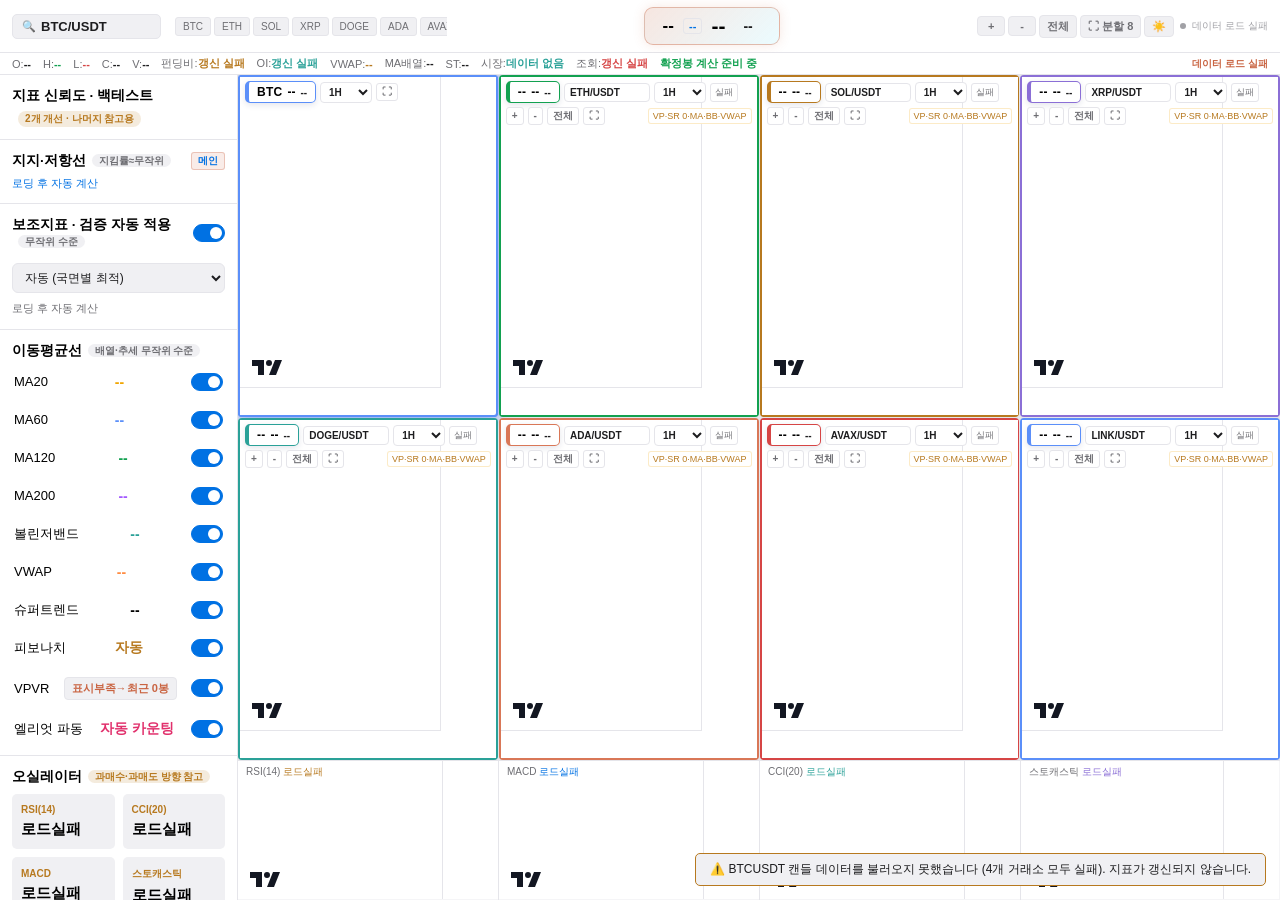
==== commit 9e6d0fee: "feat: 지표 검증 수치를 자동 검증 결과 파일(indicator-audit.js)에서 읽도록 연결 화면의 적중률·기대값·꼬리표가 indicator-autotune 스킬이 다시 " ====
--- a/index.html
+++ b/index.html
@@ -6,6 +6,7 @@
 <link rel="icon" href="data:image/svg+xml,<svg xmlns=%22http://www.w3.org/2000/svg%22 viewBox=%220 0 64 64%22><text y=%2252%22 font-size=%2252%22>📈</text></svg>">
 <title>제미나이 차트</title>
 <script src="./vendor/lightweight-charts.js"></script>
+<script src="./indicator-audit.js?v=1"></script>
 <script src="./analysis-engine.js?v=20261111"></script>
 <script src="./v3-analysis.js"></script>
 <script src="./v41-analysis.js"></script>
@@ -397,8 +398,8 @@
 <div class="sb-scroll">
   <details class="sb-sec trust-box">
     <summary><div class="sb-ttl" style="margin-bottom:0">지표 신뢰도 · 백테스트</div><span class="trust ok" title="이 화면의 지표·신호를 차트 코드 그대로 과거 데이터에 돌린 결과. 2026-11-10 종합 시그널과 실행 규칙을 다시 만들었습니다">2개 개선 · 나머지 참고용</span></summary>
-    <table class="trust-tbl"><tr><td>종합 시그널 (방향 점수)<small>24봉 뒤 적중 52.3% · 평소 49.5% · 예전 방식 46.6%. 처음 보는 종목에서도 +2.3%p</small></td><td><span class="trust ok">기준보다 높음</span></td></tr><tr><td>실행 규칙 · 차트 타점<small>+0.27R · 무작위 진입 +0.05R · 승률 29% (크게 이기고 자주 짐)</small></td><td><span class="trust ok">기준보다 높음</span></td></tr><tr><td>과매수·과매도 (RSI·CCI·스토캐)<small>반전 방향 적중이 기준보다 +2~7%p. 반대 신호까지 들고 있으면 −0.08~−0.18R</small></td><td><span class="trust ok">방향만 참고</span></td></tr><tr><td>유동성 스윕 반전<small>적중 +1~4%p · 매매로는 −0.06~−0.13R</small></td><td><span class="trust ok">방향만 참고</span></td></tr><tr><td>보조지표 자동<small>과거로만 고른 지표의 다음 구간 성과 +0.01R</small></td><td><span class="trust rnd">무작위 수준</span></td></tr><tr><td>엘리엇 파동<small>방향 적중 ≈50% · 확신도 점수와 적중률 무관</small></td><td><span class="trust rnd">무작위 수준</span></td></tr><tr><td>구조 돌파 (AI MASTER)<small>돌파 뒤 되밀림이 더 잦음 (−2~−6%p)</small></td><td><span class="trust bad">기준보다 낮음</span></td></tr><tr><td>MA 배열·슈퍼트렌드·MACD<small>적중이 기준과 ±2%p 이내</small></td><td><span class="trust rnd">무작위 수준</span></td></tr><tr><td>지지·저항선<small>지킴률 48~51% = 1 ATR 옮긴 가짜 선과 같음</small></td><td><span class="trust rnd">무작위 수준</span></td></tr></table>
-    <div class="trust-note">위 두 줄은 2026-11-10 검증: 가중치를 정한 구간(8종목 4시간봉 2022-09~2024-10) 밖의 기간·봉·종목 96개 시계열, 그중 8종목은 마지막에 한 번만 확인. 차이가 작아(2~4%p) 단독 매매 근거로는 부족합니다. 나머지는 2026-11-06 검증 · 이 차트 코드 그대로 · 바이낸스 8종목 × 1시간~일봉(앞·뒤 기간 나눠 확인) + 4시간봉 4년치 · 신호 다음 봉 진입 · 손절 2.5×ATR · 수수료 0.1% · 적중 기준 = 같은 기간 아무 때나 찍었을 때 · 15분봉은 모든 지표 손실 · 과거 결과이며 미래를 보장하지 않습니다</div>
+    <table class="trust-tbl"><tr><td>종합 시그널 (방향 점수)<small data-aud="trustScore">24봉 뒤 적중 52.3% · 평소 49.5%</small></td><td><span class="trust ok" data-aud-chip>기준보다 높음</span></td></tr><tr><td>실행 규칙 · 차트 타점<small data-aud="trustRule">+0.27R · 무작위 진입 +0.05R · 승률 29% (크게 이기고 자주 짐)</small></td><td><span class="trust ok" data-aud-chip>기준보다 높음</span></td></tr><tr><td>과매수·과매도 (RSI·CCI·스토캐)<small>반전 방향 적중이 기준보다 +2~7%p. 반대 신호까지 들고 있으면 −0.08~−0.18R</small></td><td><span class="trust ok">방향만 참고</span></td></tr><tr><td>유동성 스윕 반전<small>적중 +1~4%p · 매매로는 −0.06~−0.13R</small></td><td><span class="trust ok">방향만 참고</span></td></tr><tr><td>보조지표 자동<small>과거로만 고른 지표의 다음 구간 성과 +0.01R</small></td><td><span class="trust rnd">무작위 수준</span></td></tr><tr><td>엘리엇 파동<small>방향 적중 ≈50% · 확신도 점수와 적중률 무관</small></td><td><span class="trust rnd">무작위 수준</span></td></tr><tr><td>구조 돌파 (AI MASTER)<small>돌파 뒤 되밀림이 더 잦음 (−2~−6%p)</small></td><td><span class="trust bad">기준보다 낮음</span></td></tr><tr><td>MA 배열·슈퍼트렌드·MACD<small>적중이 기준과 ±2%p 이내</small></td><td><span class="trust rnd">무작위 수준</span></td></tr><tr><td>지지·저항선<small>지킴률 48~51% = 1 ATR 옮긴 가짜 선과 같음</small></td><td><span class="trust rnd">무작위 수준</span></td></tr></table>
+    <div class="trust-note">위 두 줄: <span data-aud="note">2026-11-10 검증 · 가중치를 정한 구간(8종목 4시간봉 2022-09~2024-10) 밖의 기간·봉·종목 96개 시계열</span>. 차이가 작아(2~4%p) 단독 매매 근거로는 부족합니다. 나머지는 2026-11-06 검증 · 이 차트 코드 그대로 · 바이낸스 8종목 × 1시간~일봉(앞·뒤 기간 나눠 확인) + 4시간봉 4년치 · 신호 다음 봉 진입 · 손절 2.5×ATR · 수수료 0.1% · 적중 기준 = 같은 기간 아무 때나 찍었을 때 · 15분봉은 모든 지표 손실 · 과거 결과이며 미래를 보장하지 않습니다</div>
   </details>
   <div class="sb-sec">
     <div class="sb-ttl-row"><div class="sb-ttl" style="margin-bottom:0">지지·저항선<span class="trust rnd" title="1차 지지·저항에 닿은 뒤 지켜진 비율 48~51% — 0.5~1.5 ATR 옮긴 가짜 선(46~52%)과 같음">지킴률≈무작위</span></div><span class="sb-sel-sym" id="sbSelSym">메인</span></div>
@@ -443,7 +444,7 @@
     <div id="futuresSource" style="margin-top:5px;font-size:10px;line-height:1.4;color:var(--tx3)">출처 확인 중</div>
   </div>
   <div class="sb-sec">
-    <div class="sb-ttl">종합 시그널<span class="trust ok" title="우위가 뜬 봉의 24봉 뒤 방향 적중 52.3% (평소 49.5%, 예전 방식 46.6%). 학습에 쓰지 않은 기간·봉·종목으로 확인">적중 52% · 평소 49.5%</span></div>
+    <div class="sb-ttl">종합 시그널<span class="trust ok" title="우위가 뜬 봉의 24봉 뒤 방향 적중 52.3% (평소 49.5%, 예전 방식 46.6%). 학습에 쓰지 않은 기간·봉·종목으로 확인" data-aud="ttl" data-aud-cls>적중 52% · 평소 49.5%</span></div>
     <div class="sig-row" id="sigRow"><span class="sig neutral">분석 중...</span></div>
   </div>
   <div class="sb-sec">
@@ -1824,6 +1825,8 @@
   document.getElementById('iMA').textContent=txt; document.getElementById('iMA').style.color=col;
 }
 
+// 자동 검증 결과(indicator-audit.js · indicator-autotune 스킬이 다시 쓴다). 없으면 아래 기본 문구가 나온다.
+const AUD = (window.INDICATOR_AUDIT && window.INDICATOR_AUDIT.text) || {};
 function renderCompositeSignal(signal, fundingRate=0){
   if(!signal || !signal.ready){
     const detail=signal ? ` (${signal.availableBars}/${signal.requiredBars}봉)` : '';
@@ -1834,8 +1837,8 @@
   const signed=value=>(value>=0?'+':'')+value.toFixed(2);
   const k=signal.contrib;
   // 2026-11-10 검증(사이트-백테스트-비교/upgrade-final.js): 학습에 쓰지 않은 기간·봉·종목 96개 시계열, 24봉 뒤 방향
-  const audit=signal.strength==='strong' ? '검증 적중 53.5% · 평소 49.5%'
-    : signal.strength==='weak' ? '검증 적중 52.3% · 평소 49.5%' : '관망 구간 · 평소와 같음';
+  const audit=signal.strength==='strong' ? '검증 적중 '+(AUD.hitStrong||'53.5% · 평소 49.5%')
+    : signal.strength==='weak' ? '검증 적중 '+(AUD.hitWeak||'52.3% · 평소 49.5%') : '관망 구간 · 평소와 같음';
   let html=`<span class="sig ${cls}">${icon} ${signal.label} ${signed(signal.score)}</span>`
     +` <span class="sig neutral" title="방향 점수 = 버티는 힘(RSI·MACD·슈퍼트렌드·200이평 위) + 과열 조정(너무 올랐으면 빼고 너무 내렸으면 더함: 이평 간격 벌어짐·볼린저 끝·거래량 실린 봉). ±0.20부터 약한 우위, ±0.29부터 우위">`
     +`버티는 힘 ${signed(k.follow)} · 과열 조정 ${signed(k.stretch)}</span>`
@@ -1859,7 +1862,7 @@
   const p=signal.plan;
   if(!p || p.agree==null) return '';
   const s=signal.score, sc=(s>=0?'+':'')+s.toFixed(2), adx=Number.isFinite(p.adx)?p.adx.toFixed(0):'—';
-  const tip='title="2026-11-10 검증(학습에 쓰지 않은 기간·봉·종목 96개 시계열, 수수료 포함): 추세 합의 + 방향 점수 같은 쪽 +0.27R · 추세 합의만 +0.20R · 무작위 진입 +0.05R. 승률 29% — 열 번 중 일곱 번은 손절이고 남은 세 번이 크게 이기는 방식. 과거 결과이며 미래를 보장하지 않습니다"';
+  const tip='title="'+(AUD.asOf||'2026-11-10')+' 검증(학습에 쓰지 않은 기간·봉·종목, 수수료 포함): 추세 합의 + 방향 점수 같은 쪽 '+(AUD.ruleShort||'+0.27R')+' · 추세 합의만 '+(AUD.ruleOnly||'+0.20R')+' · 무작위 진입 '+(AUD.random||'+0.05R')+'. 승률 '+(AUD.win||'29%')+' — 자주 손절하고 가끔 크게 이기는 방식. 과거 결과이며 미래를 보장하지 않습니다"';
   const dir=p.agree===5?1:p.agree===-5?-1:0, side=dir===1?'롱':'숏';
   if(!dir){
     const exit=p.agree<=-3?' · 롱 보유 중이면 청산':p.agree>=3?' · 숏 보유 중이면 청산':'';
@@ -1867,7 +1870,7 @@
   }
   if(!(p.adx>=20)) return ` <span class="sig neutral" ${tip}>실행 규칙: ${side} 보류 (ADX ${adx} &lt; 20)</span>`;
   if(dir*s<0) return ` <span class="sig neutral" ${tip}>실행 규칙: ${side} 보류 (방향 점수 ${sc} 반대)</span>`;
-  return ` <span class="sig ${dir===1?'long':'short'}" ${tip}>실행 규칙: ${side} 조건 충족 · 손절 약 ${(p.close-dir*2.5*p.atr).toFixed(dp())} · 검증 +0.27R</span>`;
+  return ` <span class="sig ${dir===1?'long':'short'}" ${tip}>실행 규칙: ${side} 조건 충족 · 손절 약 ${(p.close-dir*2.5*p.atr).toFixed(dp())} · 검증 ${AUD.ruleShort||'+0.27R'}</span>`;
 }
 
 // ── 보조지표 (trading-chart engine.js 이식) ────────────────────────────
@@ -2019,8 +2022,8 @@
 let lastSignal = null, judgeKey = '';
 const TF_KO = { '1m': '1분', '3m': '3분', '5m': '5분', '15m': '15분', '30m': '30분', '1h': '1시간', '2h': '2시간', '4h': '4시간', '6h': '6시간', '12h': '12시간', '1d': '일', '1w': '주', '1M': '월' };
 const TRUST_CARD = `<div class="jcard"><div class="jt">지표 신뢰도 · 백테스트</div>
-<div class="jtr"><span>종합 시그널</span><span class="chip up">기준보다 높음</span></div>
-<div class="jtr"><span>실행 규칙 · 차트 타점</span><span class="chip up">기준보다 높음</span></div>
+<div class="jtr"><span>종합 시그널</span><span class="chip ${AUD.chipCls ?? 'up'}">${AUD.chip || '기준보다 높음'}</span></div>
+<div class="jtr"><span>실행 규칙 · 차트 타점</span><span class="chip ${AUD.chipCls ?? 'up'}">${AUD.chip || '기준보다 높음'}</span></div>
 <div class="jtr"><span>과매수·과매도</span><span class="chip">방향만 참고</span></div>
 <div class="jtr"><span>파동·지지저항 등 6종</span><span class="chip">참고용</span></div>
 <p class="jfoot">과거 결과이며 미래를 보장하지 않습니다. 자세한 표는 옆 ‘지표 신뢰도’.</p></div>`;
@@ -2030,7 +2033,7 @@
   if (!p.ready || !Number.isFinite(p.score)) return wait('확정봉이 모자라 계산할 수 없습니다.');
   const s = p.score, sg = (v, d = 2) => (v >= 0 ? '+' : '−') + Math.abs(v).toFixed(d);
   const cls = p.direction === 'LONG_BIAS' ? 'up' : p.direction === 'SHORT_BIAS' ? 'down' : '';
-  const hit = p.strength === 'strong' ? '53.5% · 평소 49.5%' : p.strength === 'weak' ? '52.3% · 평소 49.5%' : '관망 구간 · 평소와 같음';
+  const hit = p.strength === 'strong' ? (AUD.hitStrong || '53.5% · 평소 49.5%') : p.strength === 'weak' ? (AUD.hitWeak || '52.3% · 평소 49.5%') : '관망 구간 · 평소와 같음';
   const where = `${esc(String(p.symbol || '').replace(/USDT$/, ''))} ${TF_KO[p.tf] || esc(p.tf || '')}봉`;
   const k1 = `<div class="jcard"><div class="jt">방향 점수 · ${where} · 24봉 뒤</div>
 <div class="jrow"><span class="jbig ${cls}">${sg(s)}</span><span class="chip ${cls}">${esc(p.label || '')}</span></div>
@@ -2050,7 +2053,7 @@
 <div class="jrow"><span class="jstate ${ok ? (dir === 1 ? 'up' : 'down') : ''}">${ok ? side + ' 조건 충족' : dir ? side + ' 보류' : '대기'}</span><span class="chip">조건 ${n} / 3</span></div>
 <div style="margin-top:6px">${ck(c[0], `추세 합의 ${sg(pl.agree, 0)} / 5`)}${ck(c[1], `ADX ${Number.isFinite(pl.adx) ? pl.adx.toFixed(0) : '—'} (20 이상 필요)`)}${ck(c[2], '방향 점수 같은 쪽')}</div>
 ${stop ? `<div class="jkv"><span>손절 (2.5×ATR)</span><b>${stop}</b></div>` : exit ? `<div class="jkv"><span>보유 중이라면</span><b>${exit}</b></div>` : ''}
-<div class="jkv"><span>검증 기대값 · 승률 29%</span><b>+0.27R · 무작위 +0.05R</b></div></div>`;
+<div class="jkv"><span>검증 기대값 · 승률 ${AUD.win || '29%'}</span><b>${AUD.rule || '+0.27R · 무작위 +0.05R'}</b></div></div>`;
   }
   return k1 + k2 + TRUST_CARD;
 }
@@ -3871,6 +3874,14 @@
 setInterval(loadMacroBriefing, 5*60*1000);   // 매크로 브리핑(캘린더·공포탐욕) 5분 주기
 setInterval(loadMacroRates, 60*1000);        // DXY·美10년물 1분 주기 갱신
 setInterval(pollSplitPrices, 8000);          // 분할차트 실시간 가격 8초 주기
+
+// 신뢰도 표의 숫자·꼬리표를 자동 검증 결과로 채운다
+(function(){
+  if(!window.INDICATOR_AUDIT||!window.INDICATOR_AUDIT.text) return;
+  document.querySelectorAll('[data-aud]').forEach(e=>{ const v=AUD[e.dataset.aud]; if(v) e.textContent=v; });
+  document.querySelectorAll('[data-aud-chip]').forEach(e=>{ e.textContent=AUD.chip; e.className='trust '+AUD.cls; });
+  document.querySelectorAll('[data-aud-cls]').forEach(e=>{ e.className='trust '+AUD.cls; });
+})();
 </script>
 </body>
 </html>
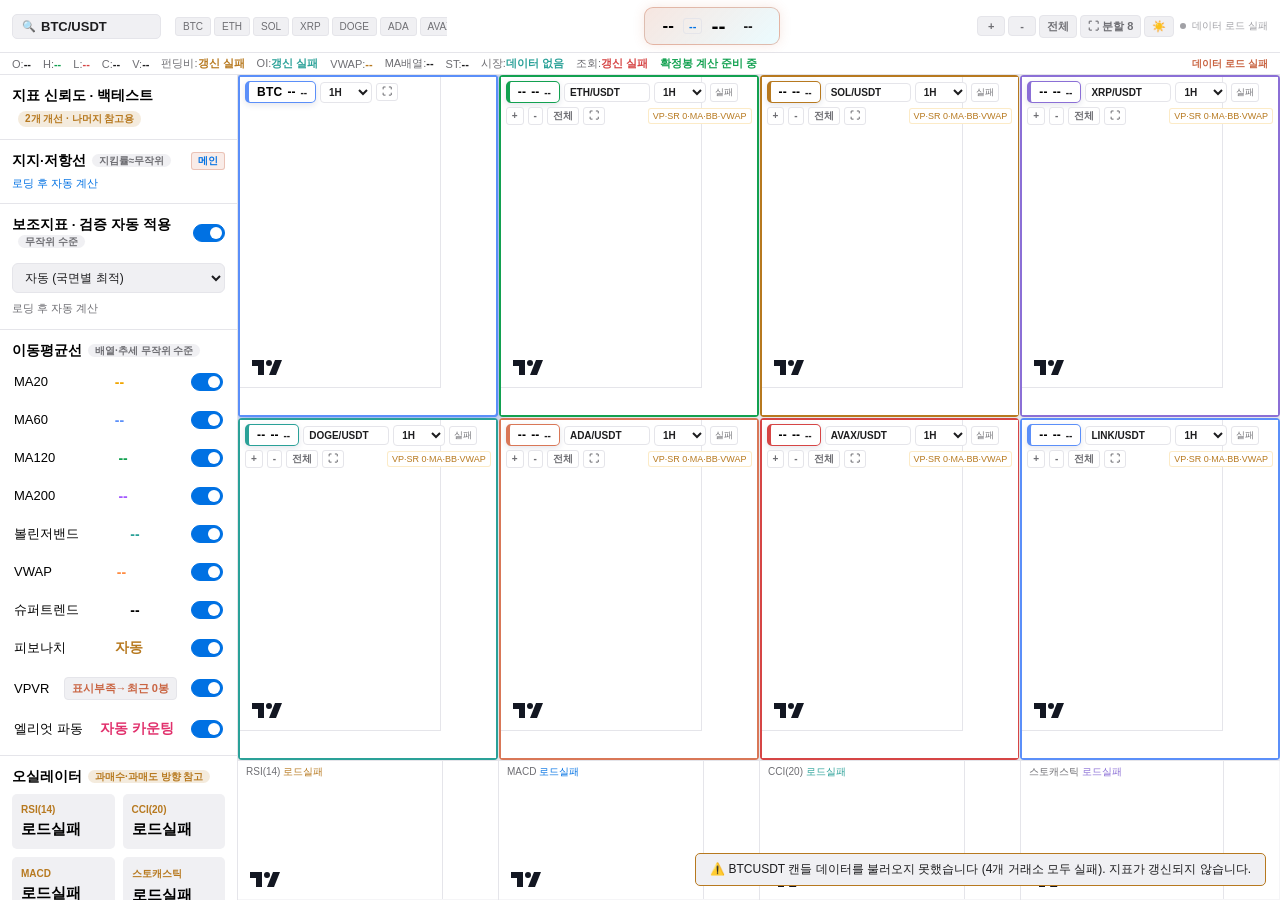
==== commit f51a6da6: "chore: 지표 자동 검증 2026-11-11 — 적중 52.3% · 평소 49.5%, 실행 규칙 +0.26R · 무작위 +0.05R indicator-autotune 스킬 자동" ====
--- a/index.html
+++ b/index.html
@@ -6,7 +6,7 @@
 <link rel="icon" href="data:image/svg+xml,<svg xmlns=%22http://www.w3.org/2000/svg%22 viewBox=%220 0 64 64%22><text y=%2252%22 font-size=%2252%22>📈</text></svg>">
 <title>제미나이 차트</title>
 <script src="./vendor/lightweight-charts.js"></script>
-<script src="./indicator-audit.js?v=1"></script>
+<script src="./indicator-audit.js?v=202611110057"></script>
 <script src="./analysis-engine.js?v=20261111"></script>
 <script src="./v3-analysis.js"></script>
 <script src="./v41-analysis.js"></script>
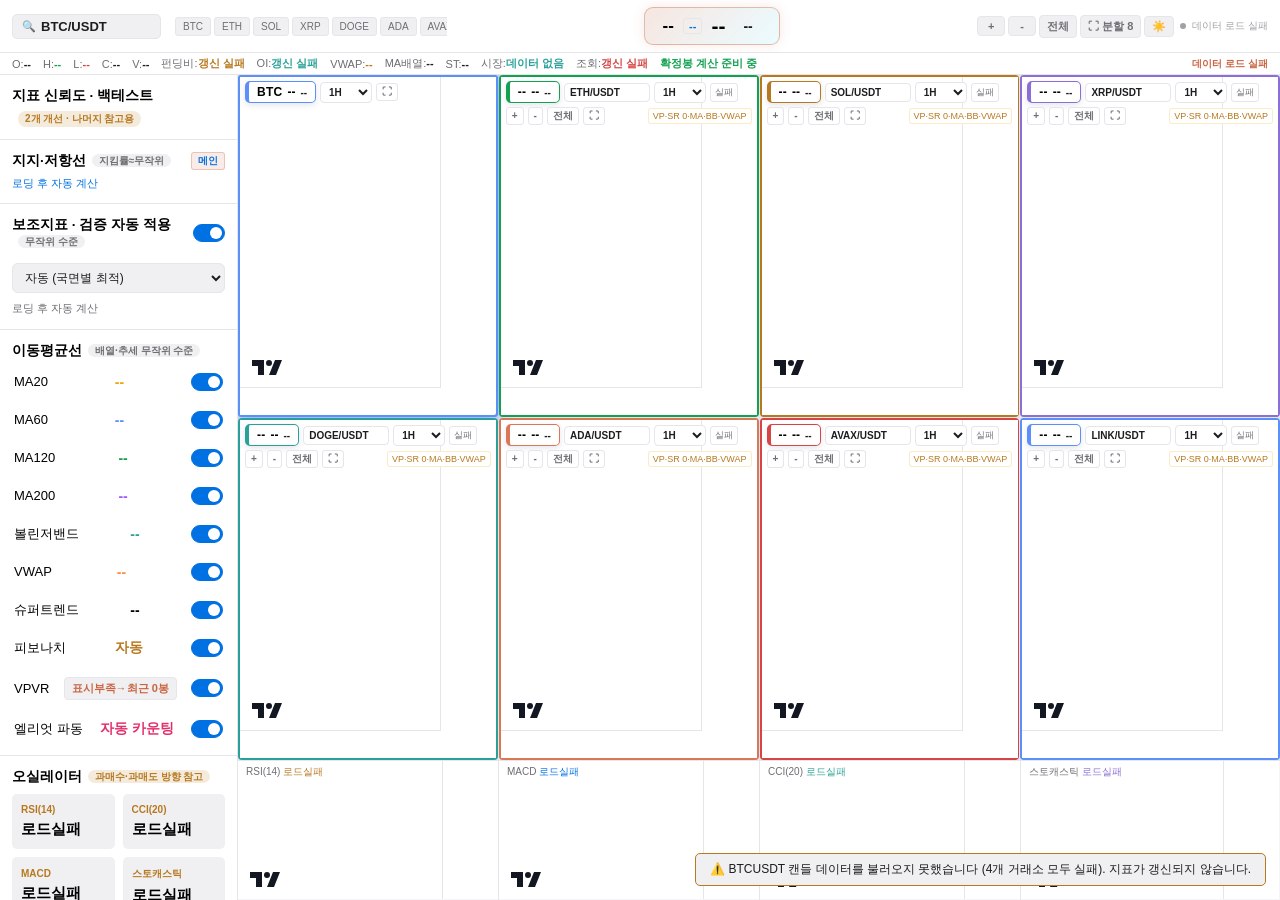
==== commit 76f7258b: "chore: 지표 자동 검증 2026-11-11 — 적중 52.9% · 평소 49.2%, 실행 규칙 +0.26R · 무작위 +0.05R indicator-autotune 스킬 자동" ====
--- a/index.html
+++ b/index.html
@@ -6,7 +6,7 @@
 <link rel="icon" href="data:image/svg+xml,<svg xmlns=%22http://www.w3.org/2000/svg%22 viewBox=%220 0 64 64%22><text y=%2252%22 font-size=%2252%22>📈</text></svg>">
 <title>제미나이 차트</title>
 <script src="./vendor/lightweight-charts.js"></script>
-<script src="./indicator-audit.js?v=202611110057"></script>
+<script src="./indicator-audit.js?v=202611110541"></script>
 <script src="./analysis-engine.js?v=20261111"></script>
 <script src="./v3-analysis.js"></script>
 <script src="./v41-analysis.js"></script>
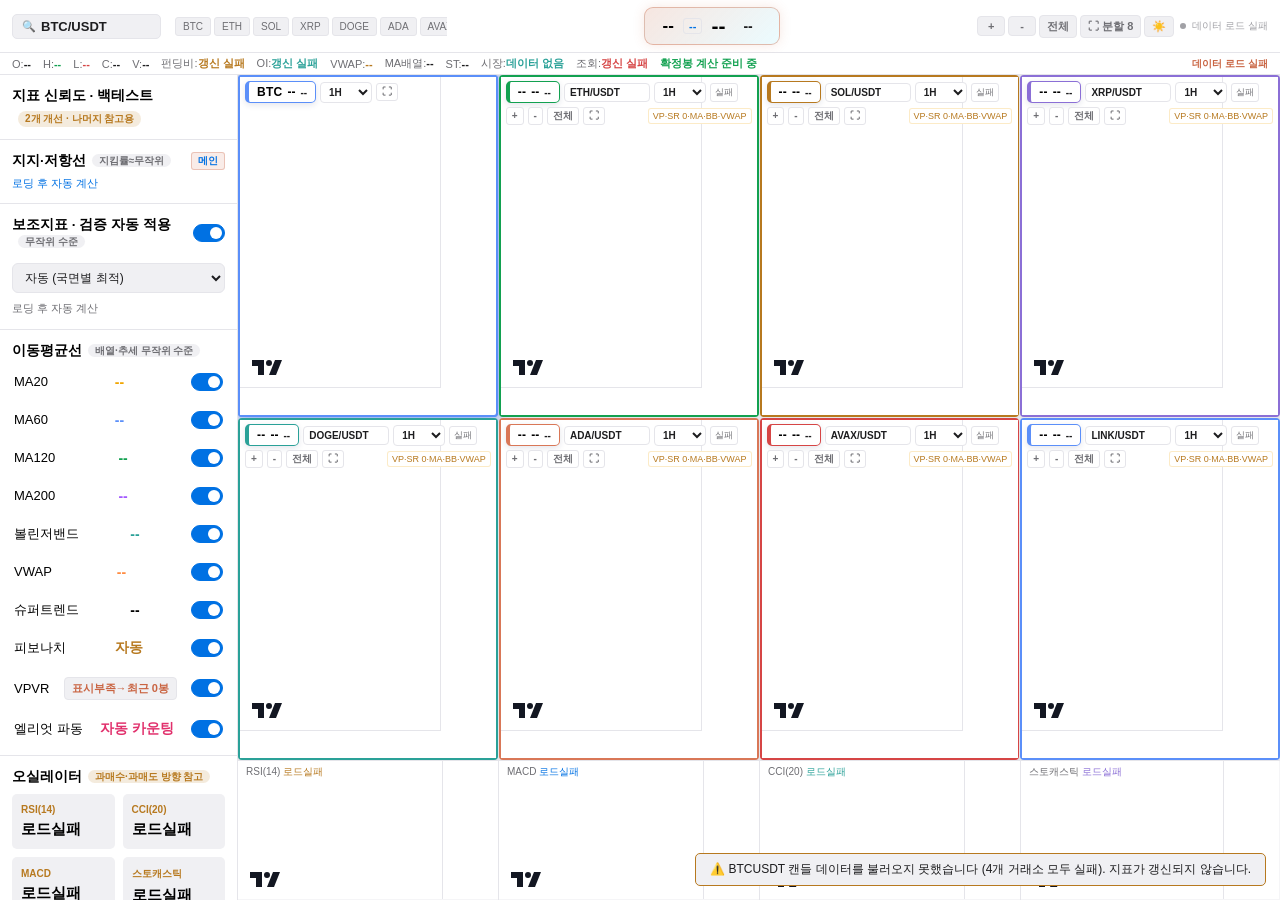
==== commit 45637668: "chore: 지표 자동 검증 2026-11-11 — 적중 51.6% · 평소 49.4%, 실행 규칙 +0.26R · 무작위 +0.05R indicator-autotune 스킬 자동" ====
--- a/index.html
+++ b/index.html
@@ -6,7 +6,7 @@
 <link rel="icon" href="data:image/svg+xml,<svg xmlns=%22http://www.w3.org/2000/svg%22 viewBox=%220 0 64 64%22><text y=%2252%22 font-size=%2252%22>📈</text></svg>">
 <title>제미나이 차트</title>
 <script src="./vendor/lightweight-charts.js"></script>
-<script src="./indicator-audit.js?v=202611110541"></script>
+<script src="./indicator-audit.js?v=202611110551"></script>
 <script src="./analysis-engine.js?v=20261111"></script>
 <script src="./v3-analysis.js"></script>
 <script src="./v41-analysis.js"></script>
